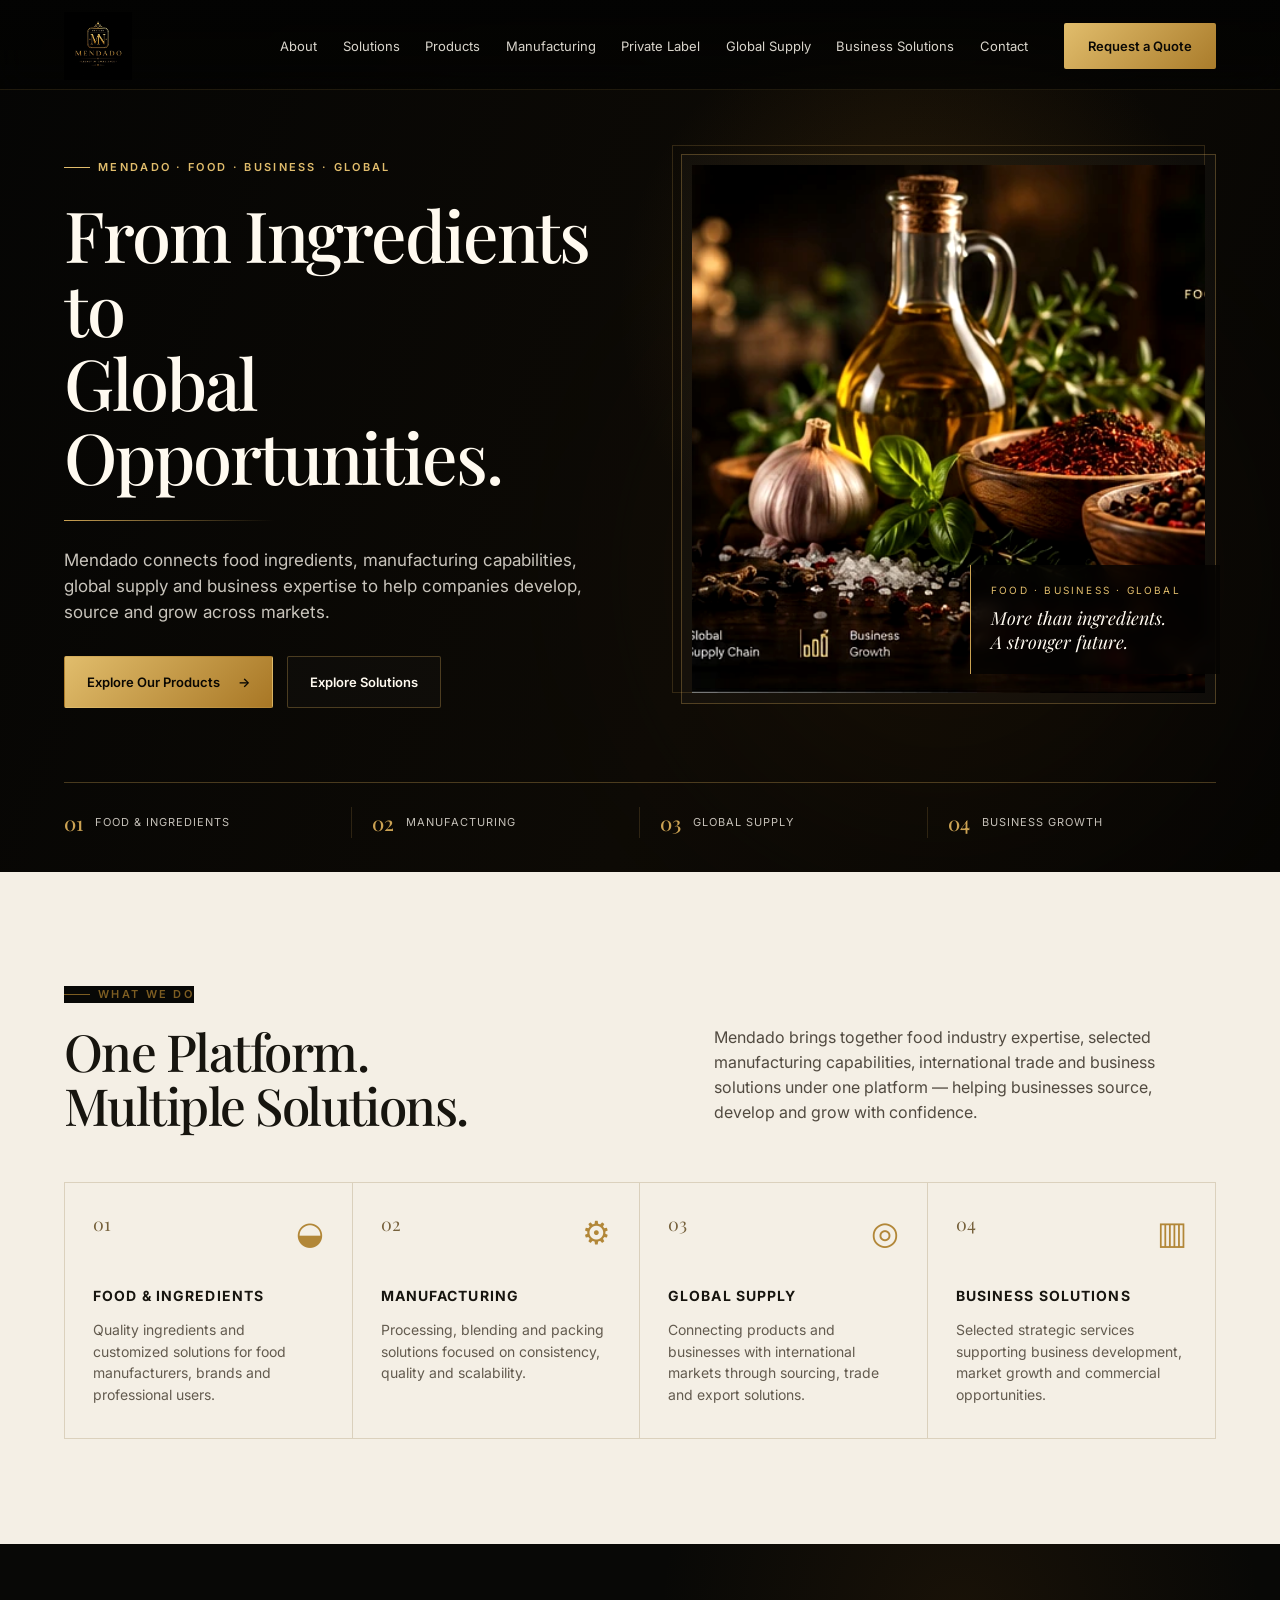
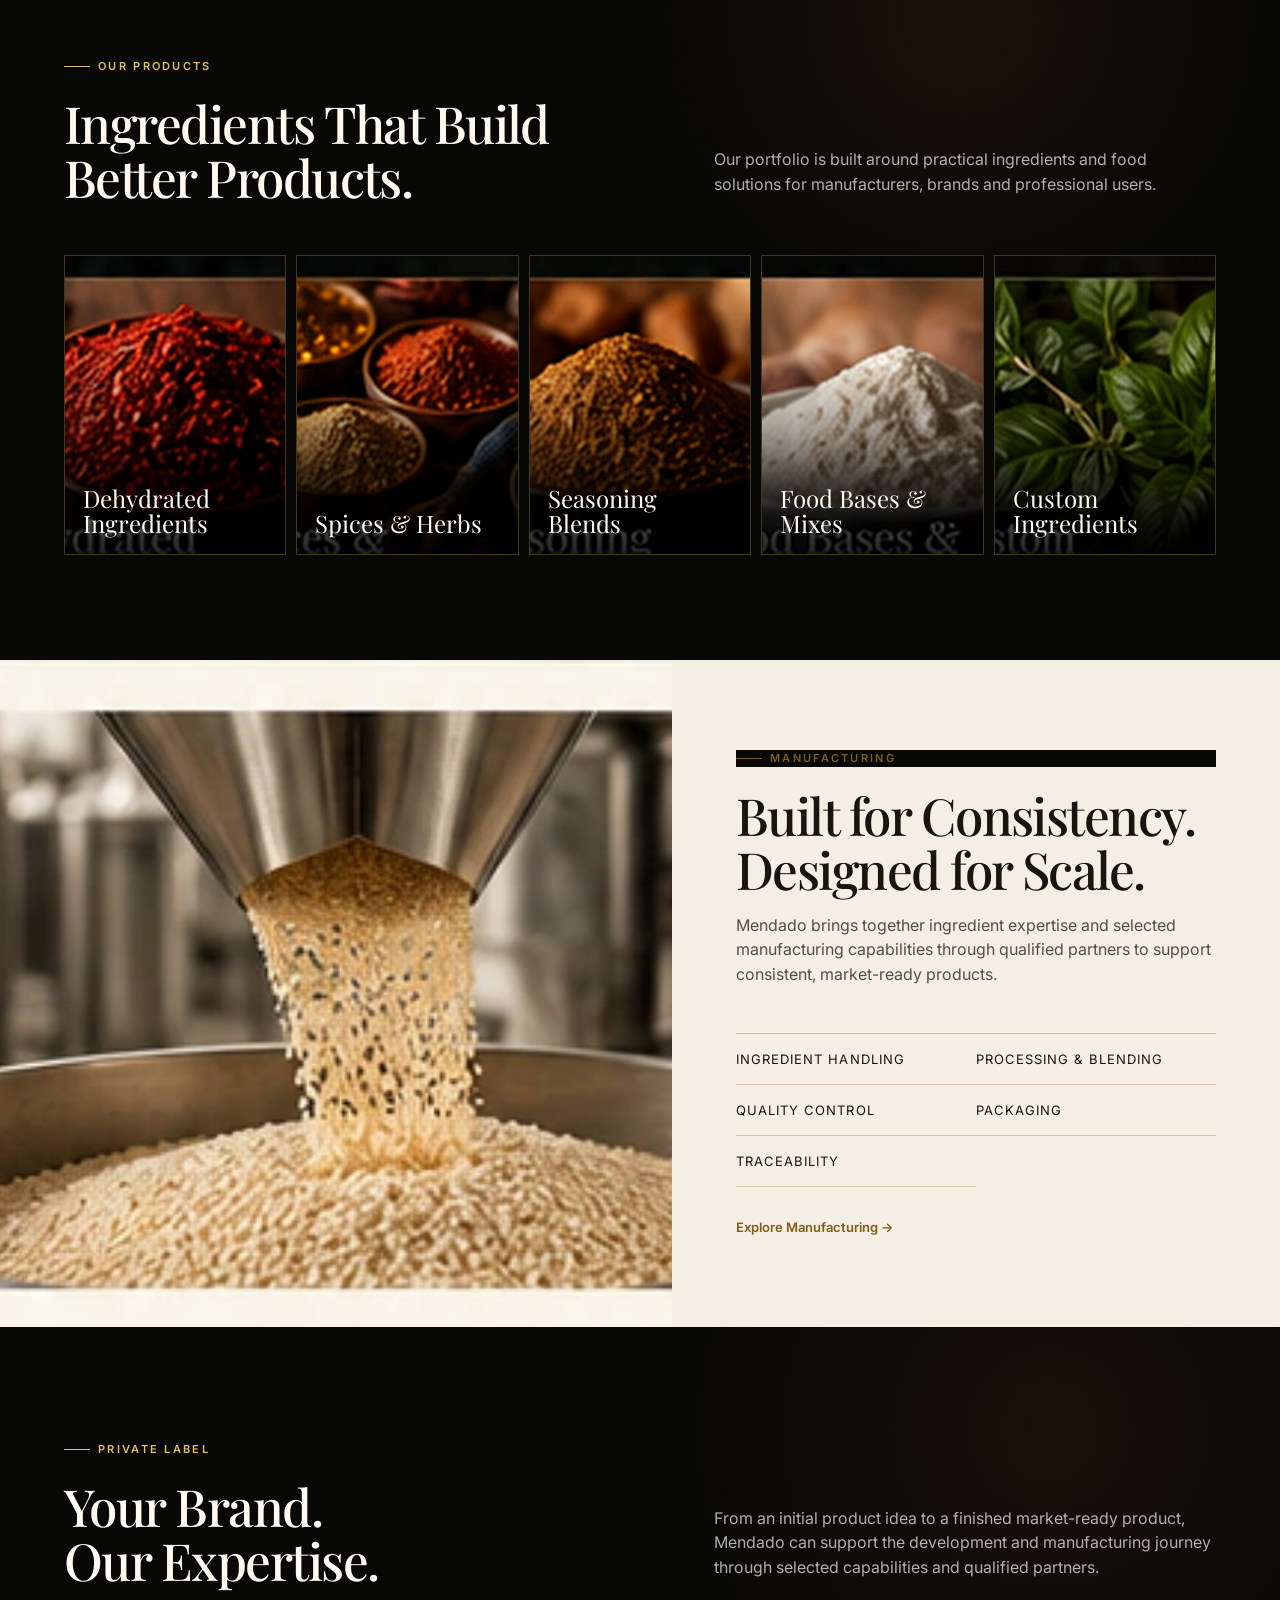
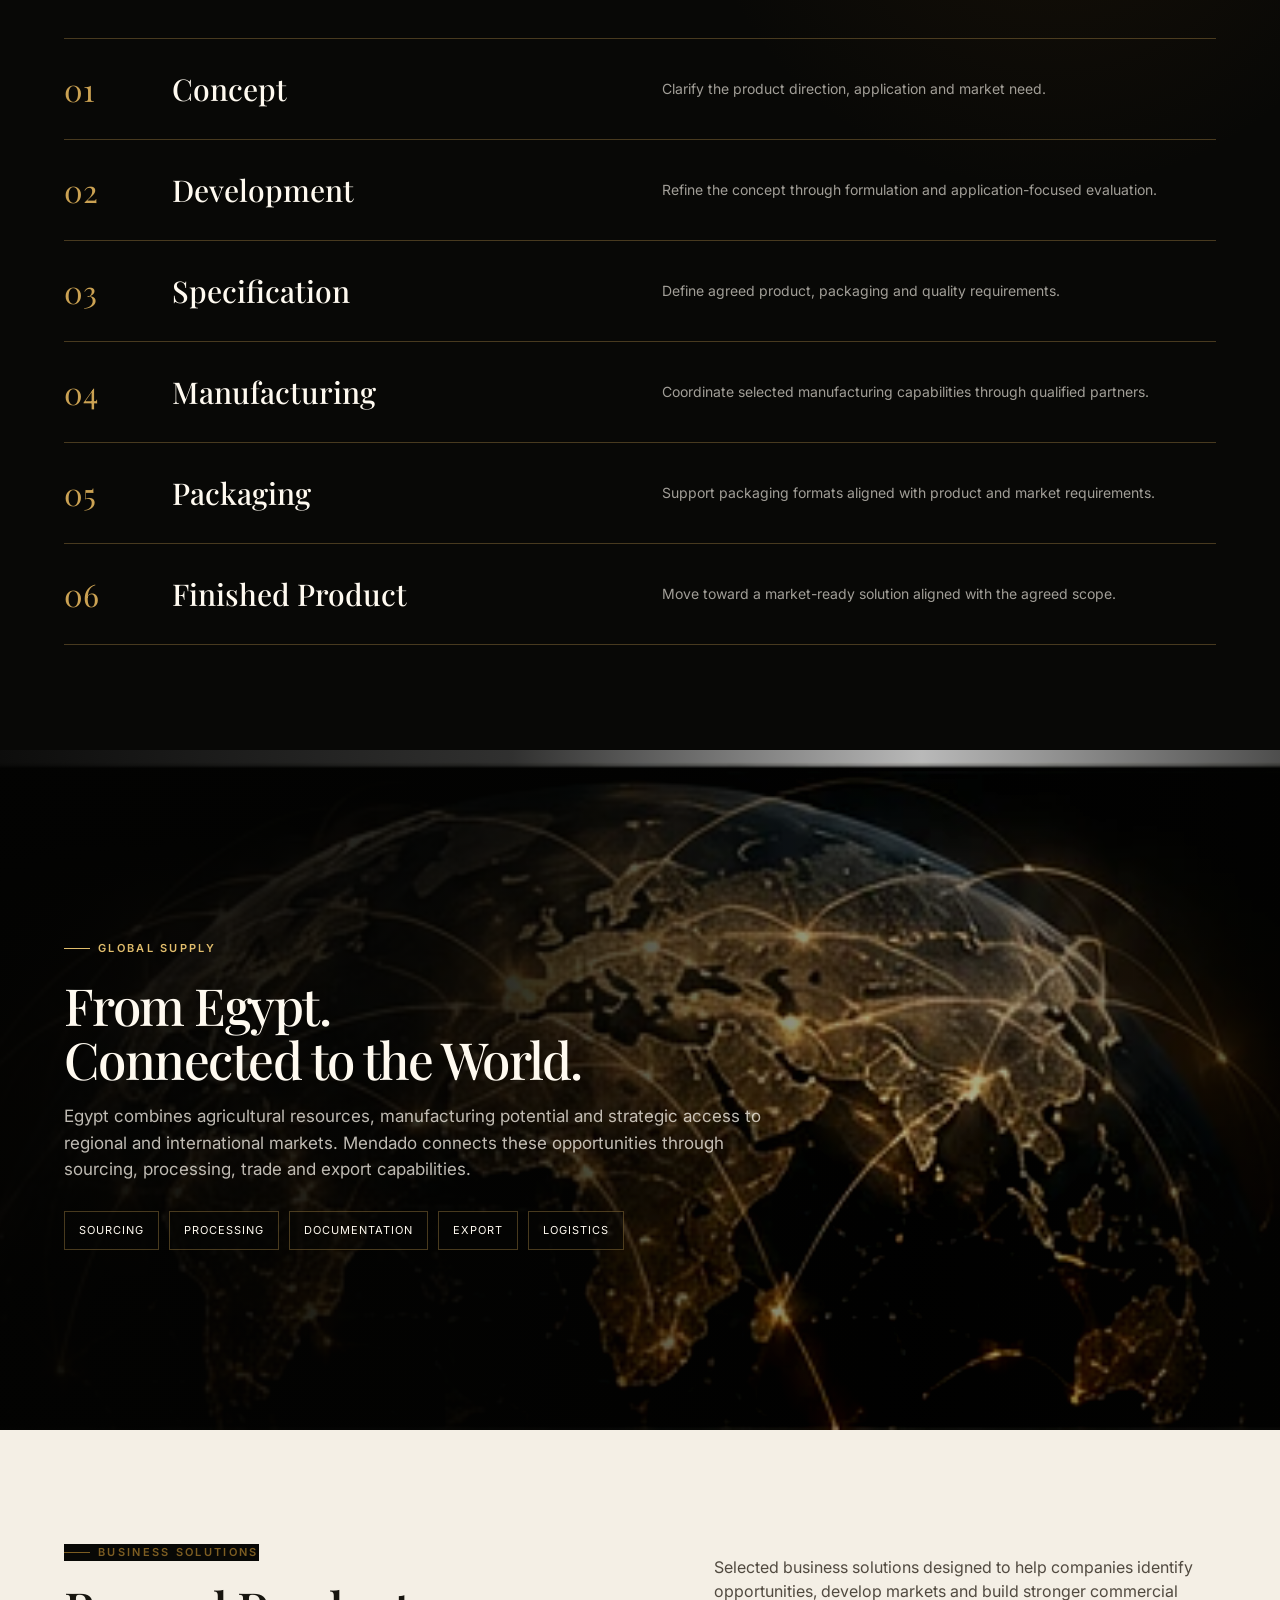
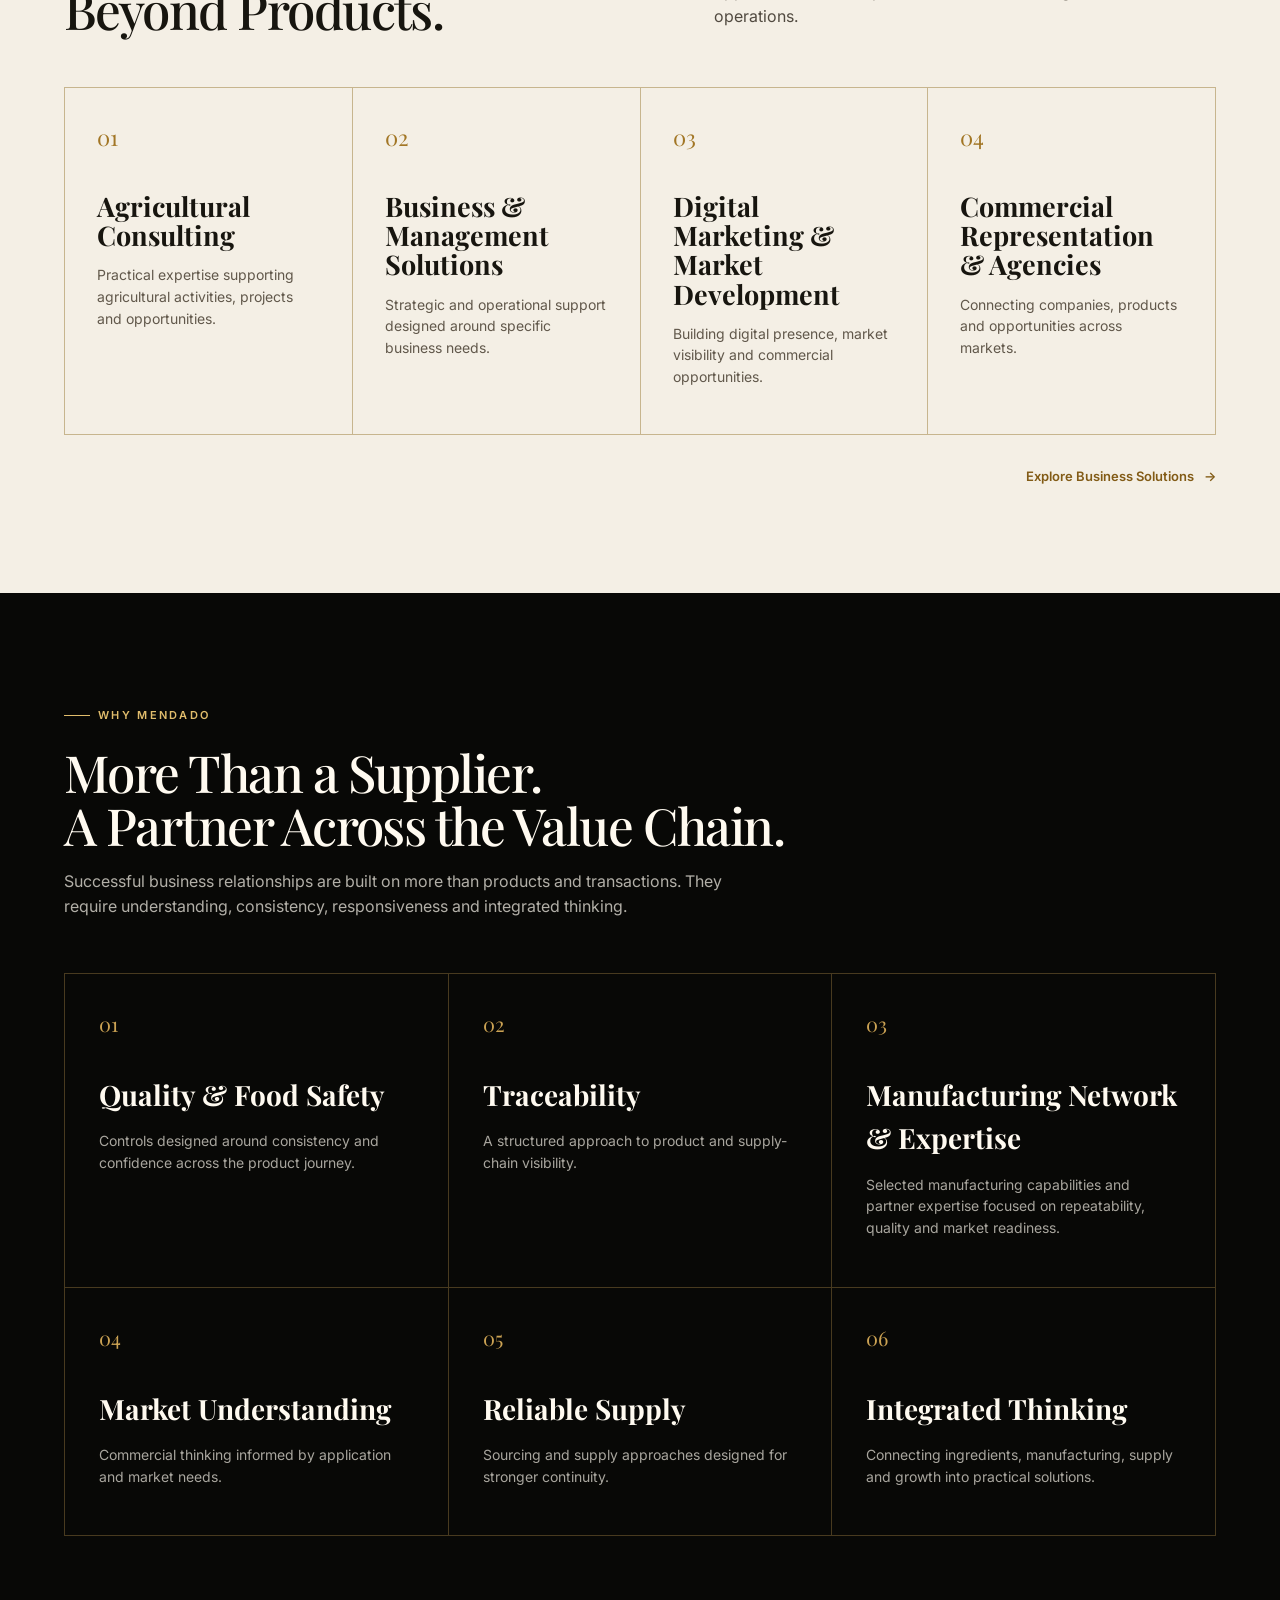
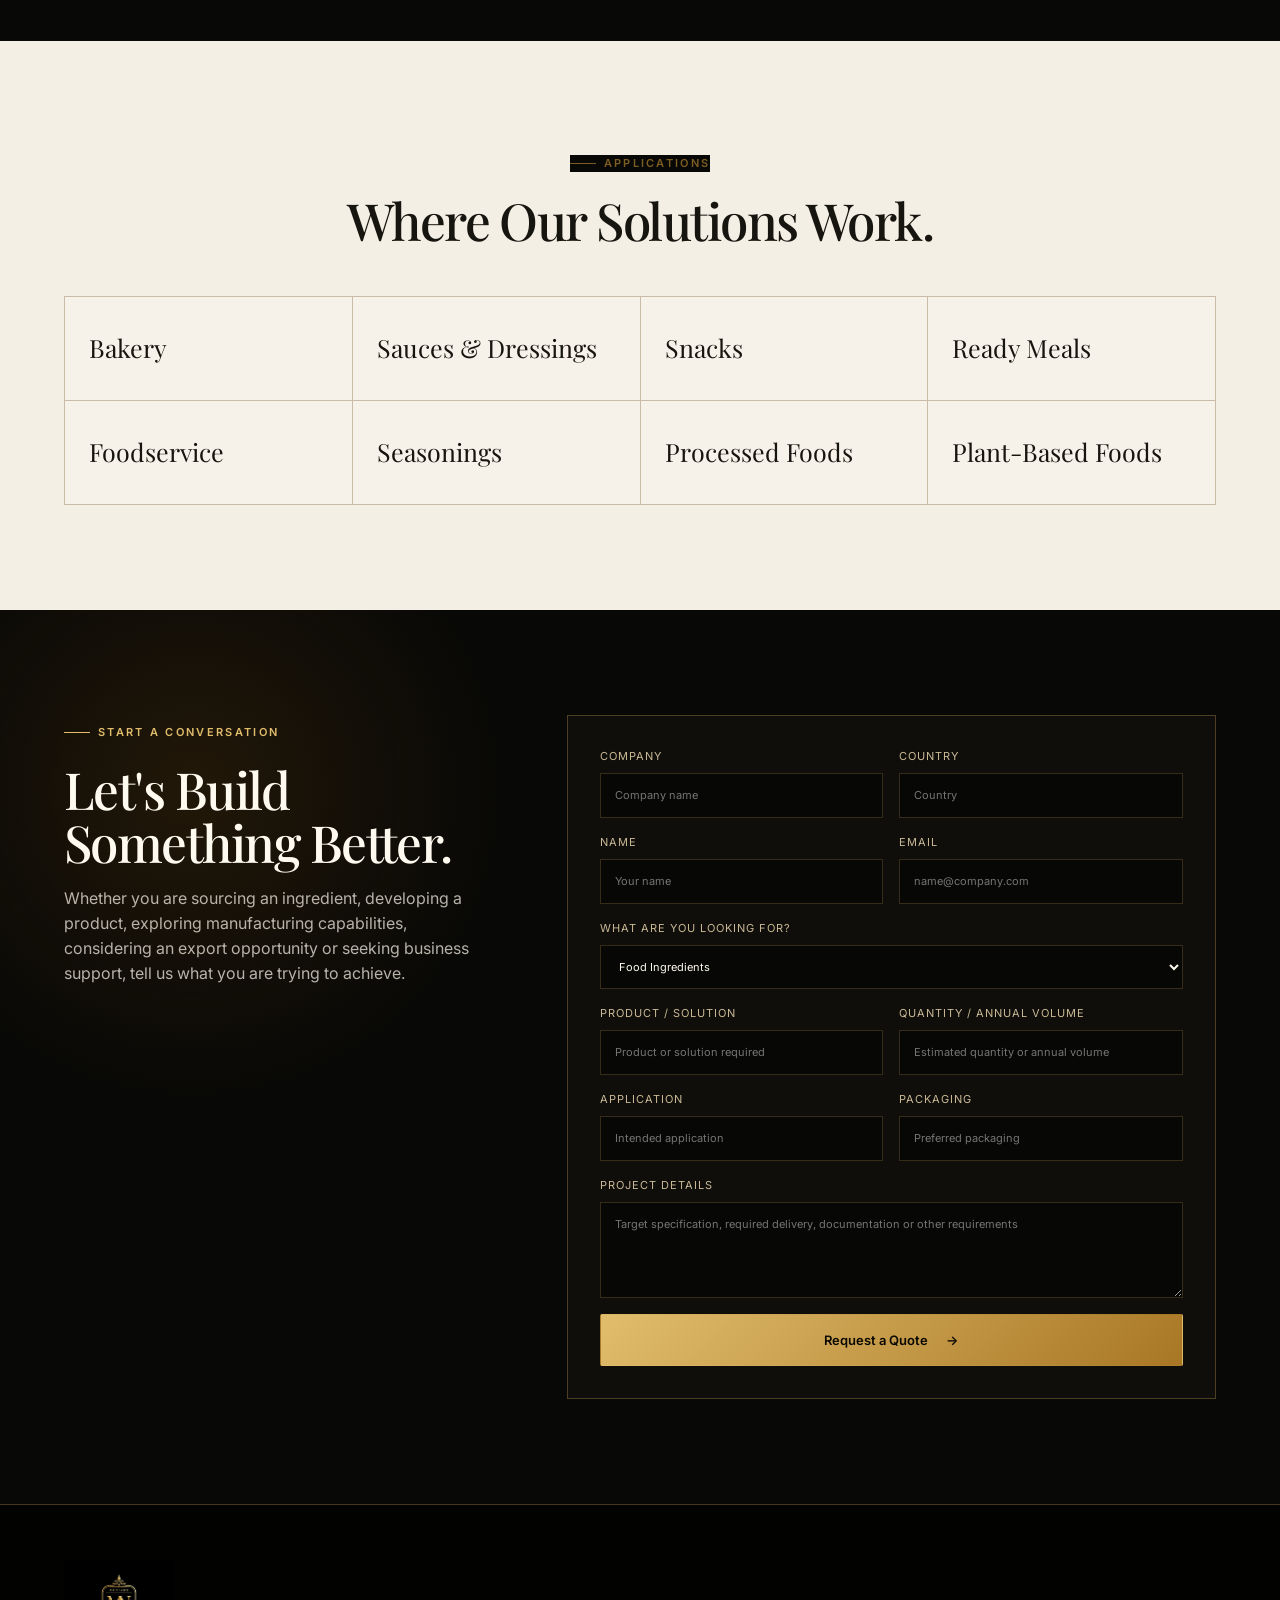
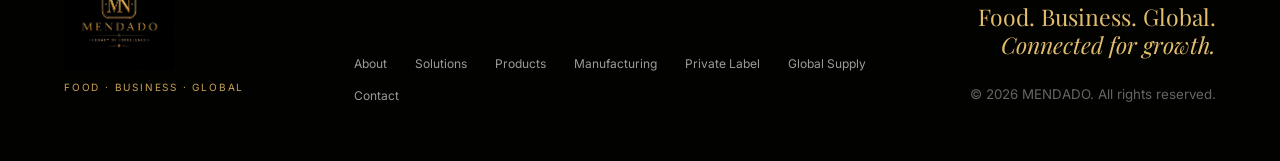
==== index.html @ fde75e35 "Update MENDADO website to V3" ====
<!doctype html>
<html lang="en">
<head>
  <meta charset="utf-8" />
  <meta name="viewport" content="width=device-width, initial-scale=1" />
  <meta name="description" content="MENDADO — Food. Business. Global. Integrated B2B solutions across food ingredients, manufacturing, global supply and business development." />
  <title>MENDADO | Food. Business. Global.</title>
  <meta name="theme-color" content="#080806">
  <meta property="og:title" content="MENDADO | Food. Business. Global.">
  <meta property="og:description" content="Integrated B2B solutions across food ingredients, manufacturing, global supply and business development.">
  <meta property="og:type" content="website">
  <meta property="og:image" content="assets/og-preview.jpg">
  <link rel="icon" href="assets/favicon.png">
  <link rel="preconnect" href="https://fonts.googleapis.com">
  <link rel="preconnect" href="https://fonts.gstatic.com" crossorigin>
  <link href="https://fonts.googleapis.com/css2?family=Inter:wght@300;400;500;600&family=Playfair+Display:ital,wght@0,500;0,600;1,500&display=swap" rel="stylesheet">
  <link rel="stylesheet" href="styles.css" />
</head>
<body>
  <header class="site-header" id="top">
    <a class="brand" href="#top" aria-label="MENDADO home">
      <img src="assets/mendado-logo.webp" alt="MENDADO logo" />
    </a>

    <button class="menu-toggle" aria-expanded="false" aria-controls="main-nav">
      <span></span><span></span>
      <span class="sr-only">Toggle navigation</span>
    </button>

    <nav id="main-nav" class="main-nav" aria-label="Primary navigation">
      <a href="#about">About</a>
      <a href="#solutions">Solutions</a>
      <a href="#products">Products</a>
      <a href="#manufacturing">Manufacturing</a>
      <a href="#private-label">Private Label</a>
      <a href="#global">Global Supply</a>
      <a href="#business">Business Solutions</a>
      <a href="#contact">Contact</a>
    </nav>

    <a class="header-cta" href="#contact">Request a Quote</a>
  </header>

  <main>
    <section class="hero">
      <div class="hero-glow"></div>
      <div class="hero-copy reveal">
        <div class="eyebrow">MENDADO · FOOD · BUSINESS · GLOBAL</div>
        <h1>From Ingredients to<br>Global Opportunities.</h1>
        <div class="gold-rule"></div>
        <p>Mendado connects food ingredients, manufacturing capabilities, global supply and business expertise to help companies develop, source and grow across markets.</p>
        <div class="hero-actions">
          <a class="btn btn-gold" href="#products">Explore Our Products <span>→</span></a>
          <a class="btn btn-outline" href="#solutions">Explore Solutions</a>
        </div>
      </div>

      <div class="hero-visual reveal">
        <div class="hero-image-wrap">
          <img src="assets/hero-food.webp" alt="Premium food ingredients" />
        </div>
        <div class="hero-note">
          <span>FOOD · BUSINESS · GLOBAL</span>
          <em>More than ingredients.<br>A stronger future.</em>
        </div>
      </div>

      <div class="hero-pillars">
        <div><b>01</b><span>Food & Ingredients</span></div>
        <div><b>02</b><span>Manufacturing</span></div>
        <div><b>03</b><span>Global Supply</span></div>
        <div><b>04</b><span>Business Growth</span></div>
      </div>
    </section>

    <section class="section light" id="solutions">
      <div class="section-head reveal">
        <div>
          <span class="eyebrow dark">What we do</span>
          <h2>One Platform.<br>Multiple Solutions.</h2>
        </div>
        <p>Mendado brings together food industry expertise, selected manufacturing capabilities, international trade and business solutions under one platform — helping businesses source, develop and grow with confidence.</p>
      </div>

      <div class="solution-grid">
        <article class="solution-card reveal">
          <span class="num">01</span><span class="icon">◒</span>
          <h3>Food & Ingredients</h3>
          <p>Quality ingredients and customized solutions for food manufacturers, brands and professional users.</p>
        </article>
        <article class="solution-card reveal">
          <span class="num">02</span><span class="icon">⚙</span>
          <h3>Manufacturing</h3>
          <p>Processing, blending and packing solutions focused on consistency, quality and scalability.</p>
        </article>
        <article class="solution-card reveal">
          <span class="num">03</span><span class="icon">◎</span>
          <h3>Global Supply</h3>
          <p>Connecting products and businesses with international markets through sourcing, trade and export solutions.</p>
        </article>
        <article class="solution-card reveal">
          <span class="num">04</span><span class="icon">▥</span>
          <h3>Business Solutions</h3>
          <p>Selected strategic services supporting business development, market growth and commercial opportunities.</p>
        </article>
      </div>
    </section>

    <section class="section dark products" id="products">
      <div class="section-head reveal">
        <div>
          <span class="eyebrow gold">Our products</span>
          <h2>Ingredients That Build<br>Better Products.</h2>
        </div>
        <p>Our portfolio is built around practical ingredients and food solutions for manufacturers, brands and professional users.</p>
      </div>

      <div class="product-grid">
        <a class="product-card reveal" href="#contact">
          <img src="assets/dehydrated.webp" alt="Dehydrated ingredients" />
          <span>Dehydrated Ingredients</span>
        </a>
        <a class="product-card reveal" href="#contact">
          <img src="assets/spices.webp" alt="Spices and herbs" />
          <span>Spices & Herbs</span>
        </a>
        <a class="product-card reveal" href="#contact">
          <img src="assets/seasoning.webp" alt="Seasoning blends" />
          <span>Seasoning Blends</span>
        </a>
        <a class="product-card reveal" href="#contact">
          <img src="assets/bases.webp" alt="Food bases and mixes" />
          <span>Food Bases & Mixes</span>
        </a>
        <a class="product-card reveal" href="#contact">
          <img src="assets/custom.webp" alt="Custom ingredient solutions" />
          <span>Custom Ingredients</span>
        </a>
      </div>
    </section>

    <section class="split-section light" id="manufacturing">
      <div class="split-image reveal">
        <img src="assets/manufacturing.webp" alt="Food ingredient processing equipment" />
      </div>
      <div class="split-copy reveal">
        <span class="eyebrow dark">Manufacturing</span>
        <h2>Built for Consistency.<br>Designed for Scale.</h2>
        <p>Mendado brings together ingredient expertise and selected manufacturing capabilities through qualified partners to support consistent, market-ready products.</p>
        <div class="capability-list">
          <span>Ingredient Handling</span>
          <span>Processing & Blending</span>
          <span>Quality Control</span>
          <span>Packaging</span>
          <span>Traceability</span>
        </div>
        <a class="text-link" href="#contact">Explore Manufacturing <span>→</span></a>
      </div>
    </section>

    <section class="section dark private-label" id="private-label">
      <div class="section-head reveal">
        <div><span class="eyebrow gold">PRIVATE LABEL</span><h2>Your Brand.<br>Our Expertise.</h2></div>
        <p>From an initial product idea to a finished market-ready product, Mendado can support the development and manufacturing journey through selected capabilities and qualified partners.</p>
      </div>
      <div class="journey-grid">
        <article class="journey-step reveal"><span>01</span><h3>Concept</h3><p>Clarify the product direction, application and market need.</p></article>
        <article class="journey-step reveal"><span>02</span><h3>Development</h3><p>Refine the concept through formulation and application-focused evaluation.</p></article>
        <article class="journey-step reveal"><span>03</span><h3>Specification</h3><p>Define agreed product, packaging and quality requirements.</p></article>
        <article class="journey-step reveal"><span>04</span><h3>Manufacturing</h3><p>Coordinate selected manufacturing capabilities through qualified partners.</p></article>
        <article class="journey-step reveal"><span>05</span><h3>Packaging</h3><p>Support packaging formats aligned with product and market requirements.</p></article>
        <article class="journey-step reveal"><span>06</span><h3>Finished Product</h3><p>Move toward a market-ready solution aligned with the agreed scope.</p></article>
      </div>
    </section>

    <section class="global-section" id="global">
      <div class="global-bg">
        <img src="assets/global-supply.webp" alt="Global supply and trade network" />
      </div>
      <div class="global-copy reveal">
        <span class="eyebrow gold">Global supply</span>
        <h2>From Egypt.<br>Connected to the World.</h2>
        <p>Egypt combines agricultural resources, manufacturing potential and strategic access to regional and international markets. Mendado connects these opportunities through sourcing, processing, trade and export capabilities.</p>
        <div class="global-tags">
          <span>Sourcing</span><span>Processing</span><span>Documentation</span><span>Export</span><span>Logistics</span>
        </div>
      </div>
    </section>

    <section class="section light" id="business">
      <div class="section-head reveal">
        <div>
          <span class="eyebrow dark">Business solutions</span>
          <h2>Beyond Products.</h2>
        </div>
        <p>Selected business solutions designed to help companies identify opportunities, develop markets and build stronger commercial operations.</p>
      </div>

      <div class="business-grid">
        <article class="business-card reveal"><span>01</span><h3>Agricultural Consulting</h3><p>Practical expertise supporting agricultural activities, projects and opportunities.</p></article>
        <article class="business-card reveal"><span>02</span><h3>Business & Management Solutions</h3><p>Strategic and operational support designed around specific business needs.</p></article>
        <article class="business-card reveal"><span>03</span><h3>Digital Marketing & Market Development</h3><p>Building digital presence, market visibility and commercial opportunities.</p></article>
        <article class="business-card reveal"><span>04</span><h3>Commercial Representation & Agencies</h3><p>Connecting companies, products and opportunities across markets.</p></article>
      </div>
      <div class="section-cta reveal">
        <a class="text-link" href="#contact">Explore Business Solutions <span>→</span></a>
      </div>
    </section>

    <section class="why-section dark" id="about">
      <div class="why-intro reveal">
        <span class="eyebrow gold">Why Mendado</span>
        <h2>More Than a Supplier.<br>A Partner Across the Value Chain.</h2>
        <p>Successful business relationships are built on more than products and transactions. They require understanding, consistency, responsiveness and integrated thinking.</p>
      </div>
      <div class="why-grid">
        <div class="why-card reveal"><span>01</span><h3>Quality & Food Safety</h3><p>Controls designed around consistency and confidence across the product journey.</p></div>
        <div class="why-card reveal"><span>02</span><h3>Traceability</h3><p>A structured approach to product and supply-chain visibility.</p></div>
        <div class="why-card reveal"><span>03</span><h3>Manufacturing Network &amp; Expertise</h3><p>Selected manufacturing capabilities and partner expertise focused on repeatability, quality and market readiness.</p></div>
        <div class="why-card reveal"><span>04</span><h3>Market Understanding</h3><p>Commercial thinking informed by application and market needs.</p></div>
        <div class="why-card reveal"><span>05</span><h3>Reliable Supply</h3><p>Sourcing and supply approaches designed for stronger continuity.</p></div>
        <div class="why-card reveal"><span>06</span><h3>Integrated Thinking</h3><p>Connecting ingredients, manufacturing, supply and growth into practical solutions.</p></div>
      </div>
    </section>

    <section class="section light applications">
      <div class="center-head reveal">
        <span class="eyebrow dark">Applications</span>
        <h2>Where Our Solutions Work.</h2>
      </div>
      <div class="application-grid">
        <span>Bakery</span><span>Sauces & Dressings</span><span>Snacks</span><span>Ready Meals</span>
        <span>Foodservice</span><span>Seasonings</span><span>Processed Foods</span><span>Plant-Based Foods</span>
      </div>
    </section>

    <section class="contact-section" id="contact">
      <div class="contact-copy reveal">
        <span class="eyebrow gold">Start a conversation</span>
        <h2>Let's Build Something Better.</h2>
        <p>Whether you are sourcing an ingredient, developing a product, exploring manufacturing capabilities, considering an export opportunity or seeking business support, tell us what you are trying to achieve.</p>
      </div>

      <form class="rfq-form reveal" onsubmit="return false;">
        <div class="field-row">
          <label>Company<input type="text" name="company" placeholder="Company name"></label>
          <label>Country<input type="text" name="country" placeholder="Country"></label>
        </div>
        <div class="field-row">
          <label>Name<input type="text" name="name" placeholder="Your name"></label>
          <label>Email<input type="email" name="email" placeholder="name@company.com"></label>
        </div>
        <label>What are you looking for?
          <select name="interest">
            <option>Food Ingredients</option>
            <option>Manufacturing</option>
            <option>Private Label</option>
            <option>Global Supply & Export</option>
            <option>Business Solutions</option>
          </select>
        </label>
        <div class="field-row">
          <label>Product / Solution<input type="text" name="product" placeholder="Product or solution required"></label>
          <label>Quantity / Annual Volume<input type="text" name="quantity" placeholder="Estimated quantity or annual volume"></label>
        </div>
        <div class="field-row">
          <label>Application<input type="text" name="application" placeholder="Intended application"></label>
          <label>Packaging<input type="text" name="packaging" placeholder="Preferred packaging"></label>
        </div>
        <label>Project details<textarea name="message" rows="4" placeholder="Target specification, required delivery, documentation or other requirements"></textarea></label>
        <button class="btn btn-gold" type="submit">Request a Quote <span>→</span></button>
      </form>
    </section>
  </main>

  <footer>
    <div class="footer-brand">
      <img src="assets/mendado-logo.webp" alt="MENDADO" />
      <p>FOOD · BUSINESS · GLOBAL</p>
    </div>
    <div class="footer-links">
      <a href="#about">About</a><a href="#solutions">Solutions</a><a href="#products">Products</a>
      <a href="#manufacturing">Manufacturing</a><a href="#private-label">Private Label</a><a href="#global">Global Supply</a><a href="#contact">Contact</a>
    </div>
    <div class="footer-end">
      <p>Food. Business. Global.<br><em>Connected for growth.</em></p>
      <small>© <span id="year"></span> MENDADO. All rights reserved.</small>
    </div>
  </footer>

  <script src="script.js"></script>
</body>
</html>
---- styles.css ----
:root{
  --black:#080806;
  --black-2:#11100d;
  --ivory:#f4efe5;
  --ivory-2:#e9dfcf;
  --gold:#cba253;
  --gold-2:#e1bd6c;
  --ink:#17150f;
  --line:rgba(203,162,83,.33);
  --white:#fffaf0;
  --sans:"Inter",Arial,sans-serif;
  --serif:"Playfair Display",Georgia,serif;
}
*{box-sizing:border-box}
html{scroll-behavior:smooth}
body{margin:0;background:var(--black);color:var(--white);font-family:var(--sans);line-height:1.55}
img{display:block;max-width:100%}
a{color:inherit;text-decoration:none}
button,input,select,textarea{font:inherit}
.sr-only{position:absolute;width:1px;height:1px;padding:0;margin:-1px;overflow:hidden;clip:rect(0,0,0,0);white-space:nowrap;border:0}

.site-header{
  position:fixed;inset:0 0 auto 0;height:90px;z-index:50;
  display:grid;grid-template-columns:180px 1fr auto;align-items:center;gap:28px;
  padding:12px clamp(24px,5vw,72px);
  background:linear-gradient(180deg,rgba(3,3,2,.96),rgba(3,3,2,.68));
  backdrop-filter:blur(16px);border-bottom:1px solid rgba(203,162,83,.14)
}
.brand img{width:138px;height:68px;object-fit:contain;object-position:left center}
.main-nav{display:flex;justify-content:center;align-items:center;gap:clamp(16px,2vw,32px)}
.main-nav a{font-size:13px;color:rgba(255,250,240,.85);transition:.25s}
.main-nav a:hover{color:var(--gold-2)}
.header-cta{background:linear-gradient(135deg,var(--gold-2),#aa7c2b);color:#0b0905;padding:13px 24px;border-radius:2px;font-weight:600;font-size:13px}
.menu-toggle{display:none;background:none;border:0;color:white;width:42px;height:42px}
.menu-toggle span:not(.sr-only){display:block;height:1px;background:white;margin:8px 0}

.hero{
  position:relative;min-height:790px;padding:150px clamp(24px,5vw,72px) 34px;
  display:grid;grid-template-columns:minmax(0,1fr) minmax(420px,.95fr);gap:54px;
  align-items:center;overflow:hidden;background:
  radial-gradient(circle at 72% 35%,rgba(146,96,23,.23),transparent 28%),
  linear-gradient(110deg,#050504 0%,#0d0a05 58%,#060503 100%)
}
.hero-glow{position:absolute;inset:auto 10% 10% auto;width:420px;height:420px;background:#7f4b0c;filter:blur(130px);opacity:.12;border-radius:50%}
.hero-copy,.hero-visual{position:relative;z-index:2}
.eyebrow{display:inline-flex;gap:8px;align-items:center;text-transform:uppercase;letter-spacing:.21em;font-size:11px;font-weight:600;color:var(--gold-2);margin-bottom:22px}
.eyebrow:before{content:"";display:inline-block;width:26px;height:1px;background:currentColor}
.eyebrow.dark{color:#7d5d22}.eyebrow.gold{color:var(--gold-2)}
.hero h1,.section h2,.split-copy h2,.global-copy h2,.why-intro h2,.contact-copy h2,.center-head h2{
  font-family:var(--serif);font-weight:500;letter-spacing:-.03em;line-height:1.05;margin:0
}
.hero h1{font-size:clamp(48px,5.5vw,82px);max-width:760px}
.gold-rule{height:1px;background:linear-gradient(90deg,var(--gold),transparent);width:210px;margin:26px 0}
.hero-copy p{max-width:650px;font-size:17px;color:rgba(255,250,240,.78)}
.hero-actions{display:flex;gap:14px;flex-wrap:wrap;margin-top:30px}
.btn{display:inline-flex;align-items:center;justify-content:center;gap:18px;padding:15px 22px;border:1px solid transparent;border-radius:2px;font-size:13px;font-weight:600;transition:.25s;cursor:pointer}
.btn-gold{background:linear-gradient(135deg,var(--gold-2),#a87725);color:#0a0803}
.btn-gold:hover{transform:translateY(-2px);filter:brightness(1.08)}
.btn-outline{border-color:var(--line);color:var(--white);background:rgba(255,255,255,.02)}
.btn-outline:hover{border-color:var(--gold);color:var(--gold-2)}

.hero-image-wrap{position:relative;max-width:620px;margin-left:auto;border:1px solid var(--line);padding:10px;background:rgba(255,255,255,.025)}
.hero-image-wrap:before{content:"";position:absolute;inset:-10px 10px 10px -10px;border:1px solid rgba(203,162,83,.2);z-index:-1}
.hero-image-wrap img{width:100%;aspect-ratio:1/1.03;object-fit:cover;filter:saturate(.95) contrast(1.04)}
.hero-note{position:absolute;right:-4px;bottom:30px;background:rgba(4,3,2,.78);backdrop-filter:blur(8px);border-left:1px solid var(--gold);padding:18px 20px;min-width:250px}
.hero-note span{display:block;font-size:10px;letter-spacing:.22em;color:var(--gold-2);margin-bottom:8px}
.hero-note em{font-family:var(--serif);font-size:18px;line-height:1.25}
.hero-pillars{grid-column:1/-1;display:grid;grid-template-columns:repeat(4,1fr);border-top:1px solid var(--line);margin-top:20px;padding-top:24px;position:relative;z-index:2}
.hero-pillars div{display:flex;gap:12px;align-items:center;padding:0 20px;border-right:1px solid rgba(203,162,83,.18)}
.hero-pillars div:first-child{padding-left:0}.hero-pillars div:last-child{border-right:0}
.hero-pillars b{font-family:var(--serif);color:var(--gold);font-size:20px;font-weight:500}
.hero-pillars span{text-transform:uppercase;letter-spacing:.09em;font-size:11px;color:rgba(255,250,240,.76)}

.section{padding:105px clamp(24px,5vw,72px)}
.light{background:var(--ivory);color:var(--ink)}
.dark{background:var(--black);color:var(--white)}
.section-head{display:grid;grid-template-columns:minmax(0,1fr) minmax(320px,.85fr);gap:60px;align-items:end;margin-bottom:50px}
.section h2,.split-copy h2,.global-copy h2,.why-intro h2,.contact-copy h2,.center-head h2{font-size:clamp(42px,4vw,66px)}
.section-head p{font-size:16px;max-width:650px;color:#514a40;margin:0 0 8px}
.dark .section-head p{color:rgba(255,250,240,.69)}

.solution-grid{display:grid;grid-template-columns:repeat(4,1fr);border:1px solid rgba(128,99,47,.22)}
.solution-card{min-height:255px;padding:28px;border-right:1px solid rgba(128,99,47,.22);position:relative}
.solution-card:last-child{border-right:0}
.solution-card .num{font-family:var(--serif);color:#76613c;font-size:18px}
.solution-card .icon{position:absolute;right:28px;top:25px;color:#b28738;font-size:32px}
.solution-card h3{margin:46px 0 12px;text-transform:uppercase;letter-spacing:.08em;font-size:14px}
.solution-card p{font-size:14px;color:#635b4f;margin:0}

.products{background:
  radial-gradient(circle at 75% 10%,rgba(128,78,18,.14),transparent 26%),
  #080806}
.product-grid{display:grid;grid-template-columns:repeat(5,1fr);gap:10px}
.product-card{position:relative;overflow:hidden;border:1px solid rgba(203,162,83,.25);min-height:300px;background:#17130d}
.product-card:after{content:"";position:absolute;inset:0;background:linear-gradient(180deg,transparent 35%,rgba(0,0,0,.86) 100%)}
.product-card img{width:100%;height:100%;object-fit:cover;transition:.5s}
.product-card span{position:absolute;z-index:2;left:18px;right:18px;bottom:18px;font-family:var(--serif);font-size:24px;line-height:1.05}
.product-card:hover img{transform:scale(1.045)}

.split-section{display:grid;grid-template-columns:1.05fr .95fr;min-height:610px}
.split-image img{width:100%;height:100%;object-fit:cover}
.split-copy{padding:90px clamp(30px,5vw,80px);display:flex;flex-direction:column;justify-content:center}
.split-copy p{color:#554d42;max-width:650px}
.capability-list{display:grid;grid-template-columns:1fr 1fr;gap:0;border-top:1px solid #cdbb9c;margin:30px 0}
.capability-list span{padding:15px 0;border-bottom:1px solid #d5c4a8;font-size:13px;text-transform:uppercase;letter-spacing:.08em}
.capability-list span:nth-child(odd){padding-right:20px}
.text-link{color:#825b16;font-weight:600;font-size:13px}

.global-section{position:relative;min-height:680px;display:flex;align-items:center;overflow:hidden;padding:80px clamp(24px,5vw,72px)}
.global-bg{position:absolute;inset:0}
.global-bg:after{content:"";position:absolute;inset:0;background:linear-gradient(90deg,rgba(3,3,2,.96) 0%,rgba(3,3,2,.82) 40%,rgba(3,3,2,.28) 72%,rgba(3,3,2,.7) 100%)}
.global-bg img{width:100%;height:100%;object-fit:cover;filter:saturate(.9) contrast(1.1)}
.global-copy{position:relative;z-index:2;max-width:720px}
.global-copy p{color:rgba(255,250,240,.74);font-size:17px}
.global-tags{display:flex;flex-wrap:wrap;gap:10px;margin-top:28px}
.global-tags span{padding:10px 14px;border:1px solid rgba(203,162,83,.34);background:rgba(7,7,5,.55);font-size:11px;text-transform:uppercase;letter-spacing:.09em}

.business-grid{display:grid;grid-template-columns:repeat(4,1fr);gap:1px;background:#c7b58e;border:1px solid #c7b58e}
.business-card{background:var(--ivory);padding:32px;min-height:255px}
.business-card span{color:#a27625;font-family:var(--serif);font-size:22px}
.business-card h3{font-family:var(--serif);font-size:27px;line-height:1.08;margin:38px 0 14px}
.business-card p{color:#61584b;font-size:14px}

.why-section{padding:105px clamp(24px,5vw,72px)}
.why-intro{max-width:820px;margin-bottom:54px}
.why-intro p{max-width:690px;color:rgba(255,250,240,.69)}
.why-grid{display:grid;grid-template-columns:repeat(3,1fr);border-top:1px solid var(--line);border-left:1px solid var(--line)}
.why-card{padding:34px;border-right:1px solid var(--line);border-bottom:1px solid var(--line);min-height:235px}
.why-card span{color:var(--gold);font-family:var(--serif);font-size:20px}
.why-card h3{font-family:var(--serif);font-size:28px;margin:34px 0 10px}
.why-card p{font-size:14px;color:rgba(255,250,240,.65)}

.center-head{text-align:center;margin-bottom:48px}
.application-grid{display:grid;grid-template-columns:repeat(4,1fr);border-top:1px solid #c9bda8;border-left:1px solid #c9bda8}
.application-grid span{padding:32px 24px;border-right:1px solid #c9bda8;border-bottom:1px solid #c9bda8;font-family:var(--serif);font-size:25px;background:rgba(255,255,255,.15)}

.contact-section{display:grid;grid-template-columns:.8fr 1.2fr;gap:70px;padding:105px clamp(24px,5vw,72px);background:
radial-gradient(circle at 15% 20%,rgba(149,93,20,.18),transparent 24%),#080806}
.contact-copy p{color:rgba(255,250,240,.7);max-width:600px}
.rfq-form{display:grid;gap:16px;background:#100e0a;border:1px solid var(--line);padding:32px}
.field-row{display:grid;grid-template-columns:1fr 1fr;gap:16px}
.rfq-form label{display:grid;gap:8px;font-size:11px;text-transform:uppercase;letter-spacing:.09em;color:#c9b996}
.rfq-form input,.rfq-form select,.rfq-form textarea{width:100%;background:#070705;border:1px solid rgba(203,162,83,.24);color:var(--white);padding:13px 14px;outline:none}
.rfq-form input:focus,.rfq-form select:focus,.rfq-form textarea:focus{border-color:var(--gold)}
.rfq-form small{color:rgba(255,250,240,.45);font-size:11px;text-transform:none;letter-spacing:0}

footer{display:grid;grid-template-columns:240px 1fr 300px;gap:50px;align-items:end;padding:55px clamp(24px,5vw,72px);background:#020201;border-top:1px solid var(--line)}
.footer-brand img{width:155px;height:110px;object-fit:contain;object-position:left center}
.footer-brand p{color:var(--gold);font-size:10px;letter-spacing:.18em}
.footer-links{display:flex;flex-wrap:wrap;gap:14px 28px;align-content:end}
.footer-links a{font-size:12px;color:rgba(255,250,240,.62)}
.footer-links a:hover{color:var(--gold)}
.footer-end{text-align:right}
.footer-end p{font-family:var(--serif);font-size:23px;line-height:1.2;color:var(--gold-2)}
.footer-end small{color:rgba(255,250,240,.4)}

.reveal{opacity:0;transform:translateY(18px);transition:opacity .7s ease,transform .7s ease}
.reveal.visible{opacity:1;transform:none}

@media (max-width:1100px){
  .site-header{grid-template-columns:150px 1fr auto}
  .main-nav{gap:14px}.main-nav a{font-size:12px}
  .hero{grid-template-columns:1fr .85fr}
  .solution-grid{grid-template-columns:1fr 1fr}.solution-card:nth-child(2){border-right:0}
  .product-grid{grid-template-columns:repeat(3,1fr)} .product-card{min-height:260px}
  .business-grid{grid-template-columns:1fr 1fr}
}
@media (max-width:860px){
  .site-header{height:76px;grid-template-columns:1fr auto auto;padding:10px 20px}
  .brand img{width:105px;height:56px}.header-cta{display:none}
  .menu-toggle{display:block;order:3}
  .main-nav{position:absolute;top:76px;left:0;right:0;display:none;flex-direction:column;align-items:flex-start;background:#070705;padding:24px;border-bottom:1px solid var(--line)}
  .main-nav.open{display:flex}.main-nav a{font-size:14px;padding:8px 0}
  .hero{padding:125px 22px 30px;grid-template-columns:1fr;min-height:auto}
  .hero-visual{order:2}.hero-image-wrap{margin:0;max-width:none}.hero-note{right:10px}
  .hero-pillars{grid-template-columns:1fr 1fr;gap:16px}.hero-pillars div{border-right:0;padding:0}
  .section,.why-section,.contact-section{padding:78px 22px}
  .section-head{grid-template-columns:1fr;gap:22px}
  .solution-grid{grid-template-columns:1fr}.solution-card{border-right:0;border-bottom:1px solid rgba(128,99,47,.22)}
  .product-grid{grid-template-columns:1fr 1fr}.product-card{min-height:300px}
  .split-section{grid-template-columns:1fr}.split-image{height:380px}.split-copy{padding:70px 22px}
  .global-section{min-height:650px;padding:70px 22px}
  .business-grid{grid-template-columns:1fr}
  .why-grid{grid-template-columns:1fr 1fr}
  .application-grid{grid-template-columns:1fr 1fr}
  .contact-section{grid-template-columns:1fr}
  footer{grid-template-columns:1fr;gap:30px}.footer-end{text-align:left}
}
@media (max-width:560px){
  .hero h1{font-size:44px}.hero-copy p{font-size:15px}
  .hero-note{position:static;margin-top:12px}
  .hero-pillars{grid-template-columns:1fr}
  .section h2,.split-copy h2,.global-copy h2,.why-intro h2,.contact-copy h2,.center-head h2{font-size:40px}
  .product-grid{grid-template-columns:1fr}
  .capability-list{grid-template-columns:1fr}
  .why-grid{grid-template-columns:1fr}
  .application-grid{grid-template-columns:1fr}
  .field-row{grid-template-columns:1fr}
}

/* V2 refinement */
.private-label{background:radial-gradient(circle at 82% 10%,rgba(128,78,18,.12),transparent 26%),#080806}
.journey-grid{border-top:1px solid var(--line)}
.journey-step{display:grid;grid-template-columns:80px 1fr 1.2fr;gap:28px;align-items:center;padding:26px 0;border-bottom:1px solid var(--line)}
.journey-step>span{font-family:var(--serif);font-size:31px;color:var(--gold)}
.journey-step h3{font-family:var(--serif);font-size:30px;font-weight:500;margin:0}
.journey-step p{margin:0;color:rgba(255,250,240,.62);font-size:14px;max-width:560px}
@media(max-width:860px){.journey-step{grid-template-columns:56px 1fr}.journey-step p{grid-column:2}}
@media(max-width:560px){.brand img{width:118px}.journey-step h3{font-size:26px}}


/* V3 refinement */
.section-cta{margin-top:28px;text-align:right}
.section-cta .text-link{display:inline-flex;align-items:center;gap:10px}
@media(max-width:860px){.section-cta{text-align:left}}
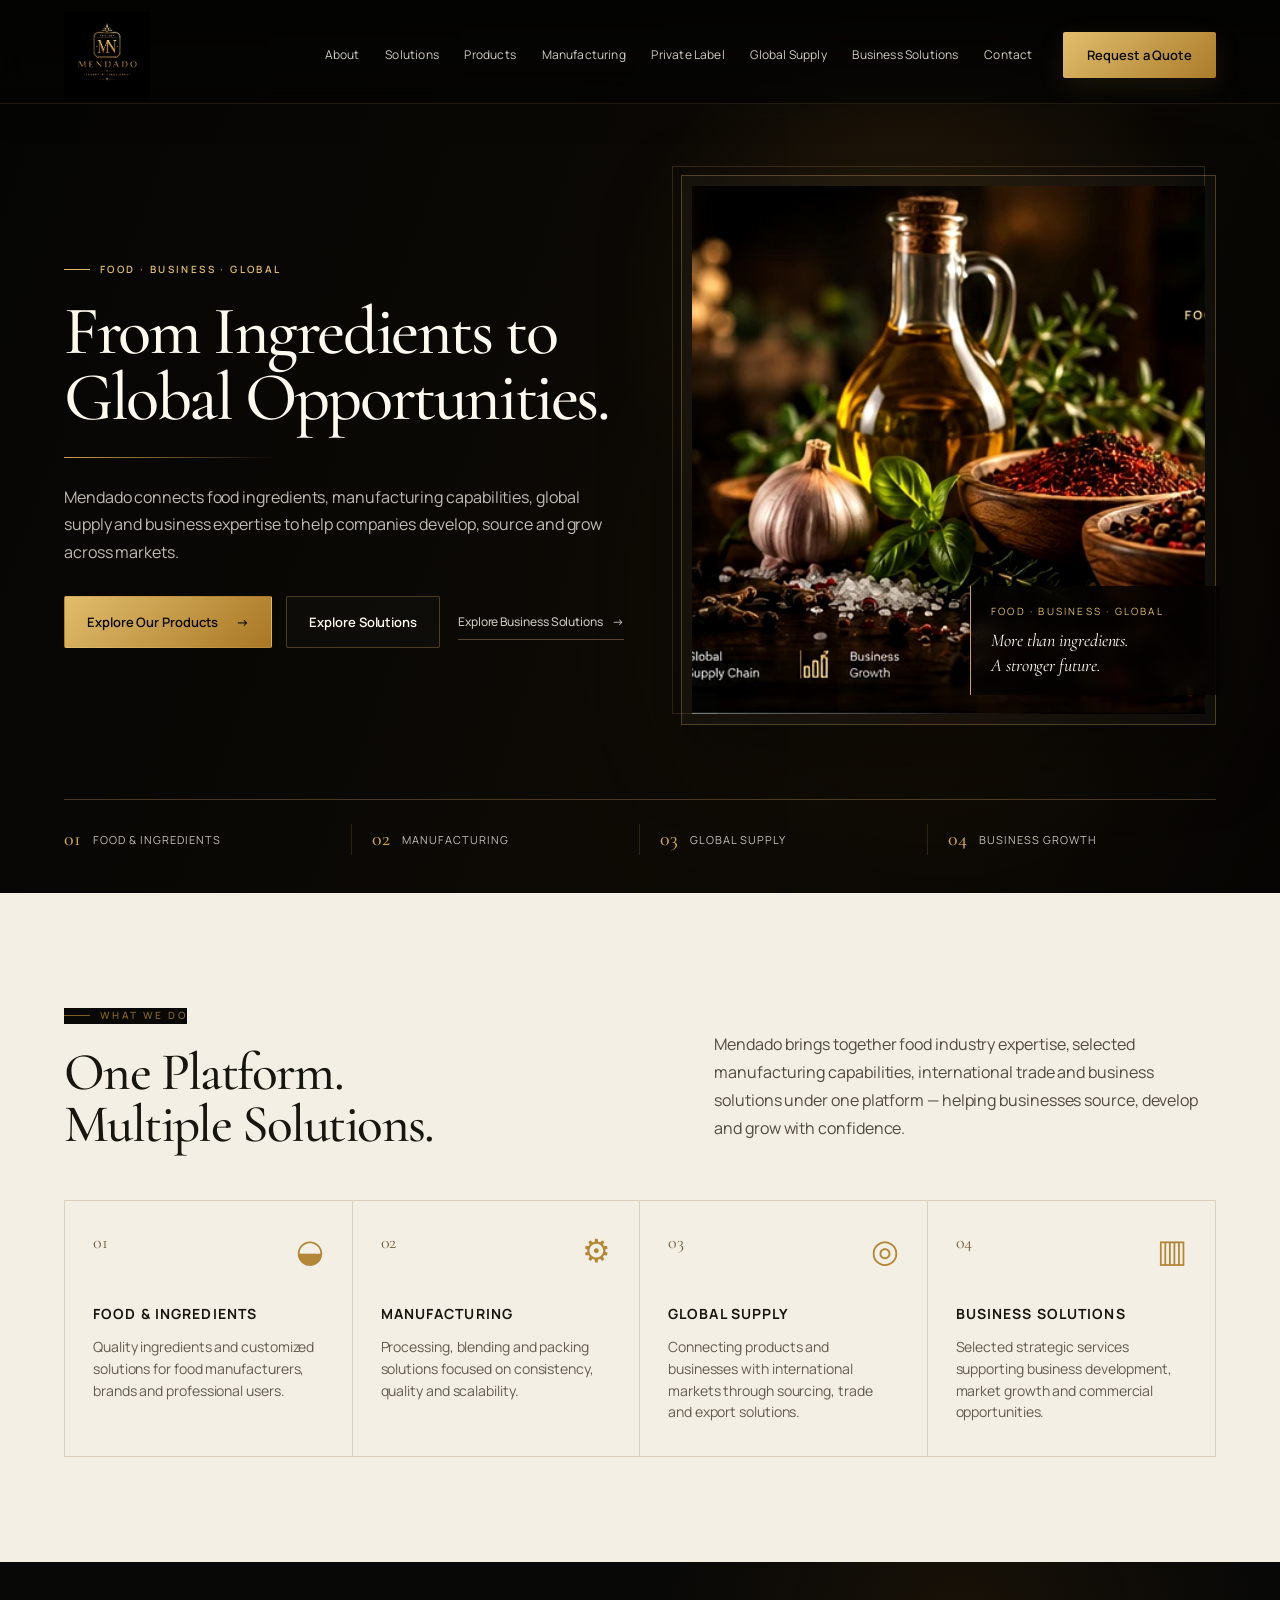
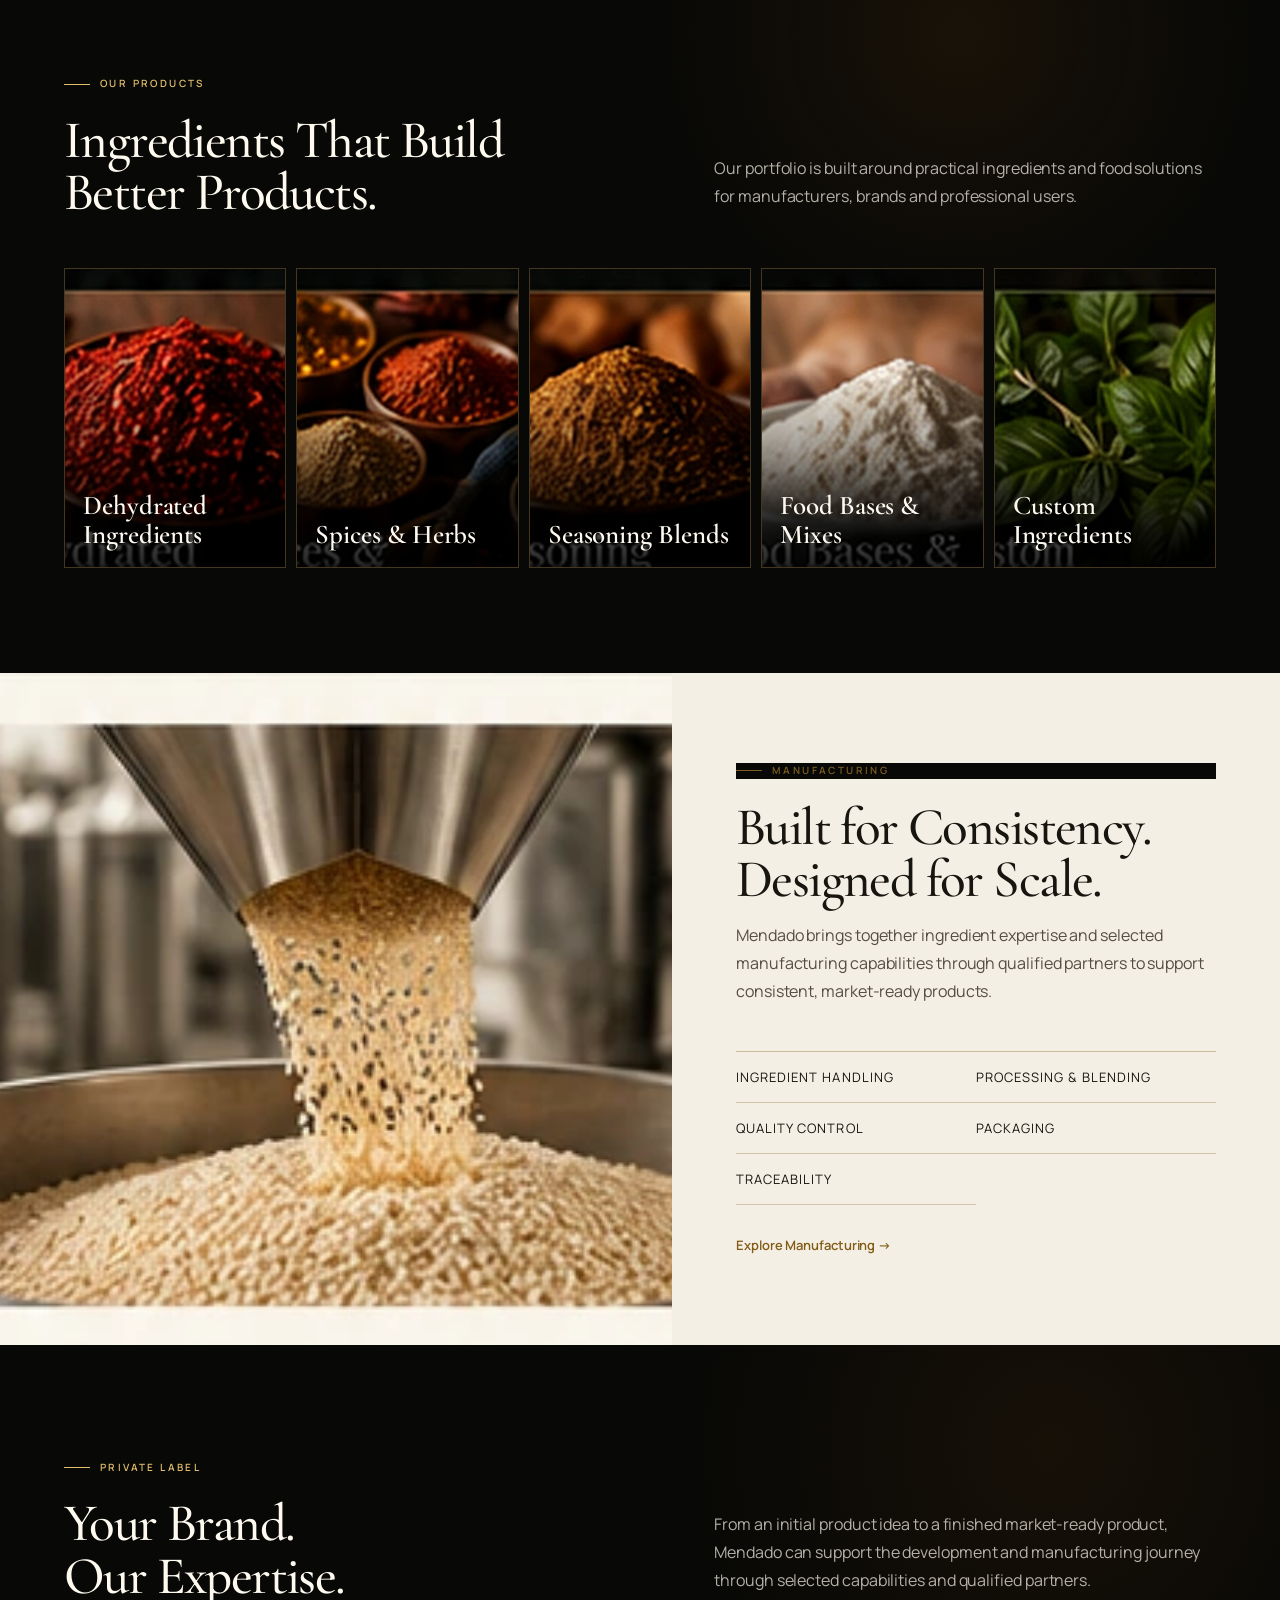
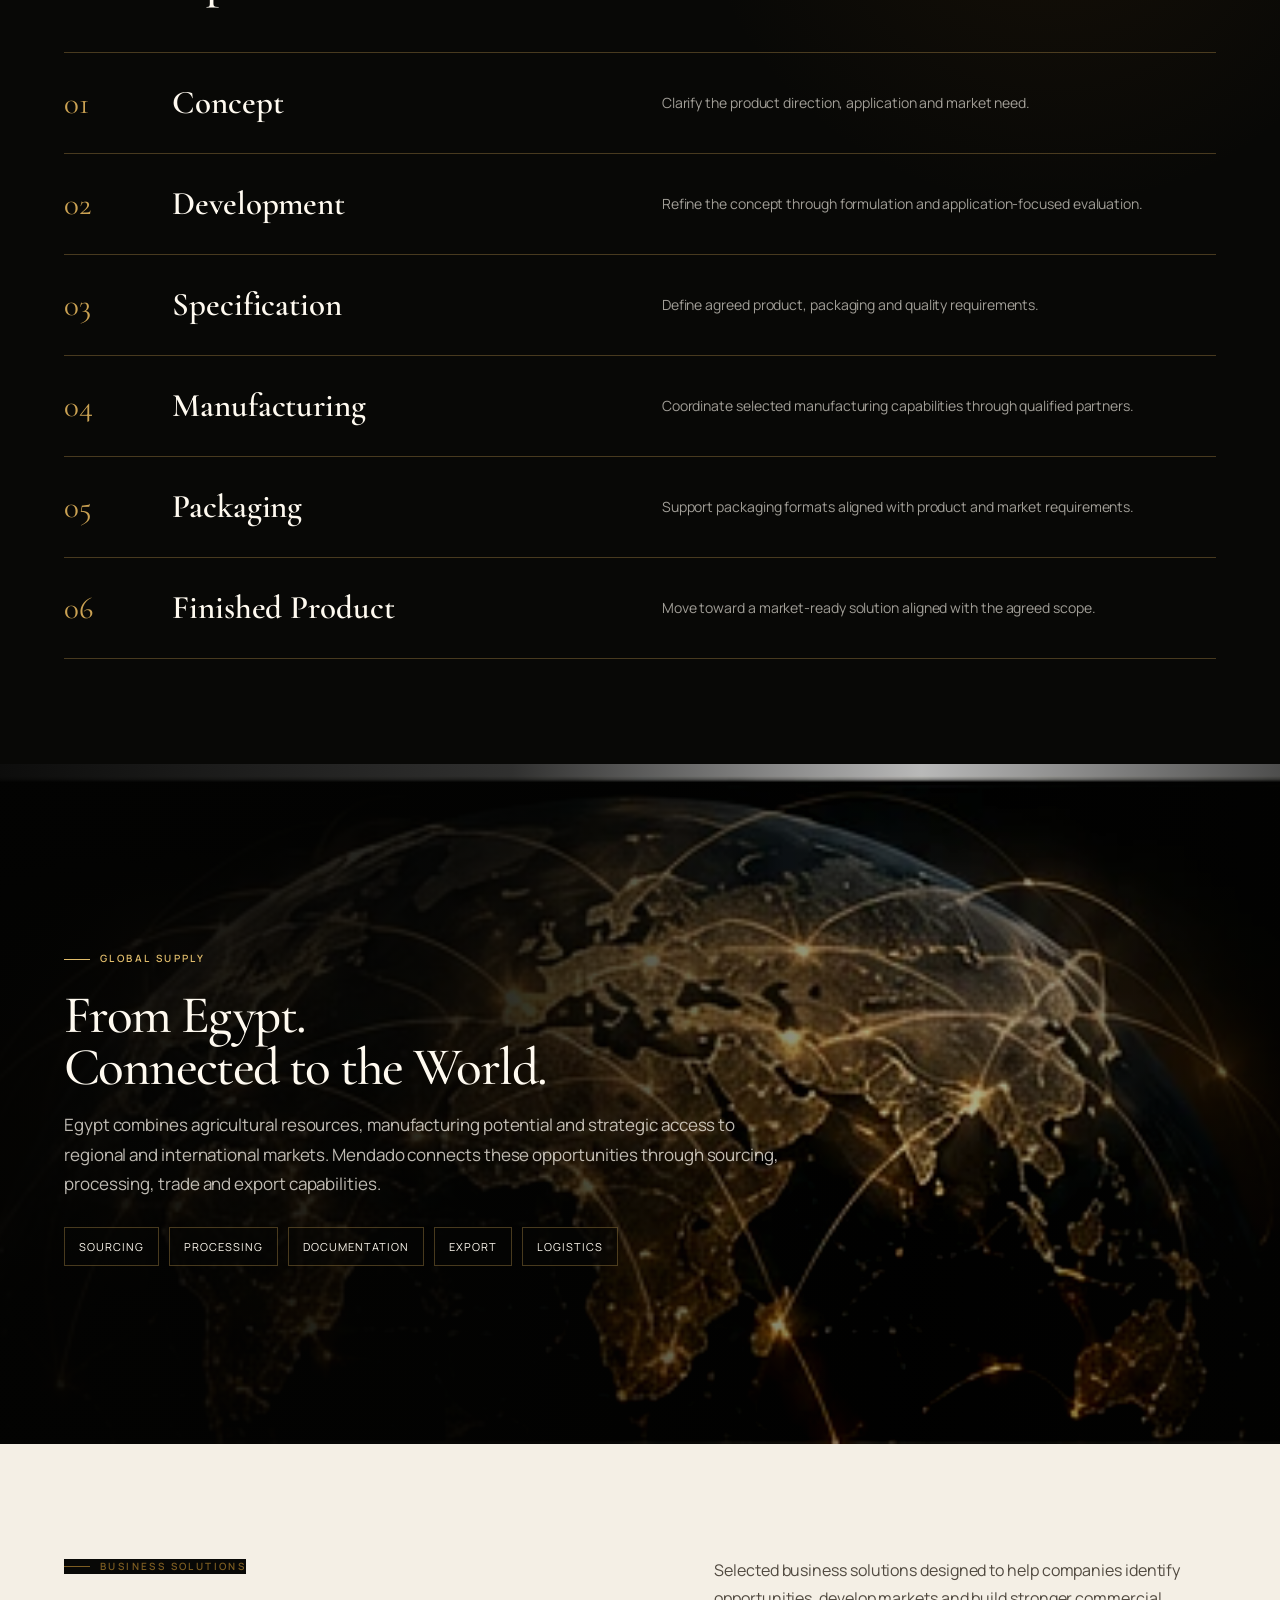
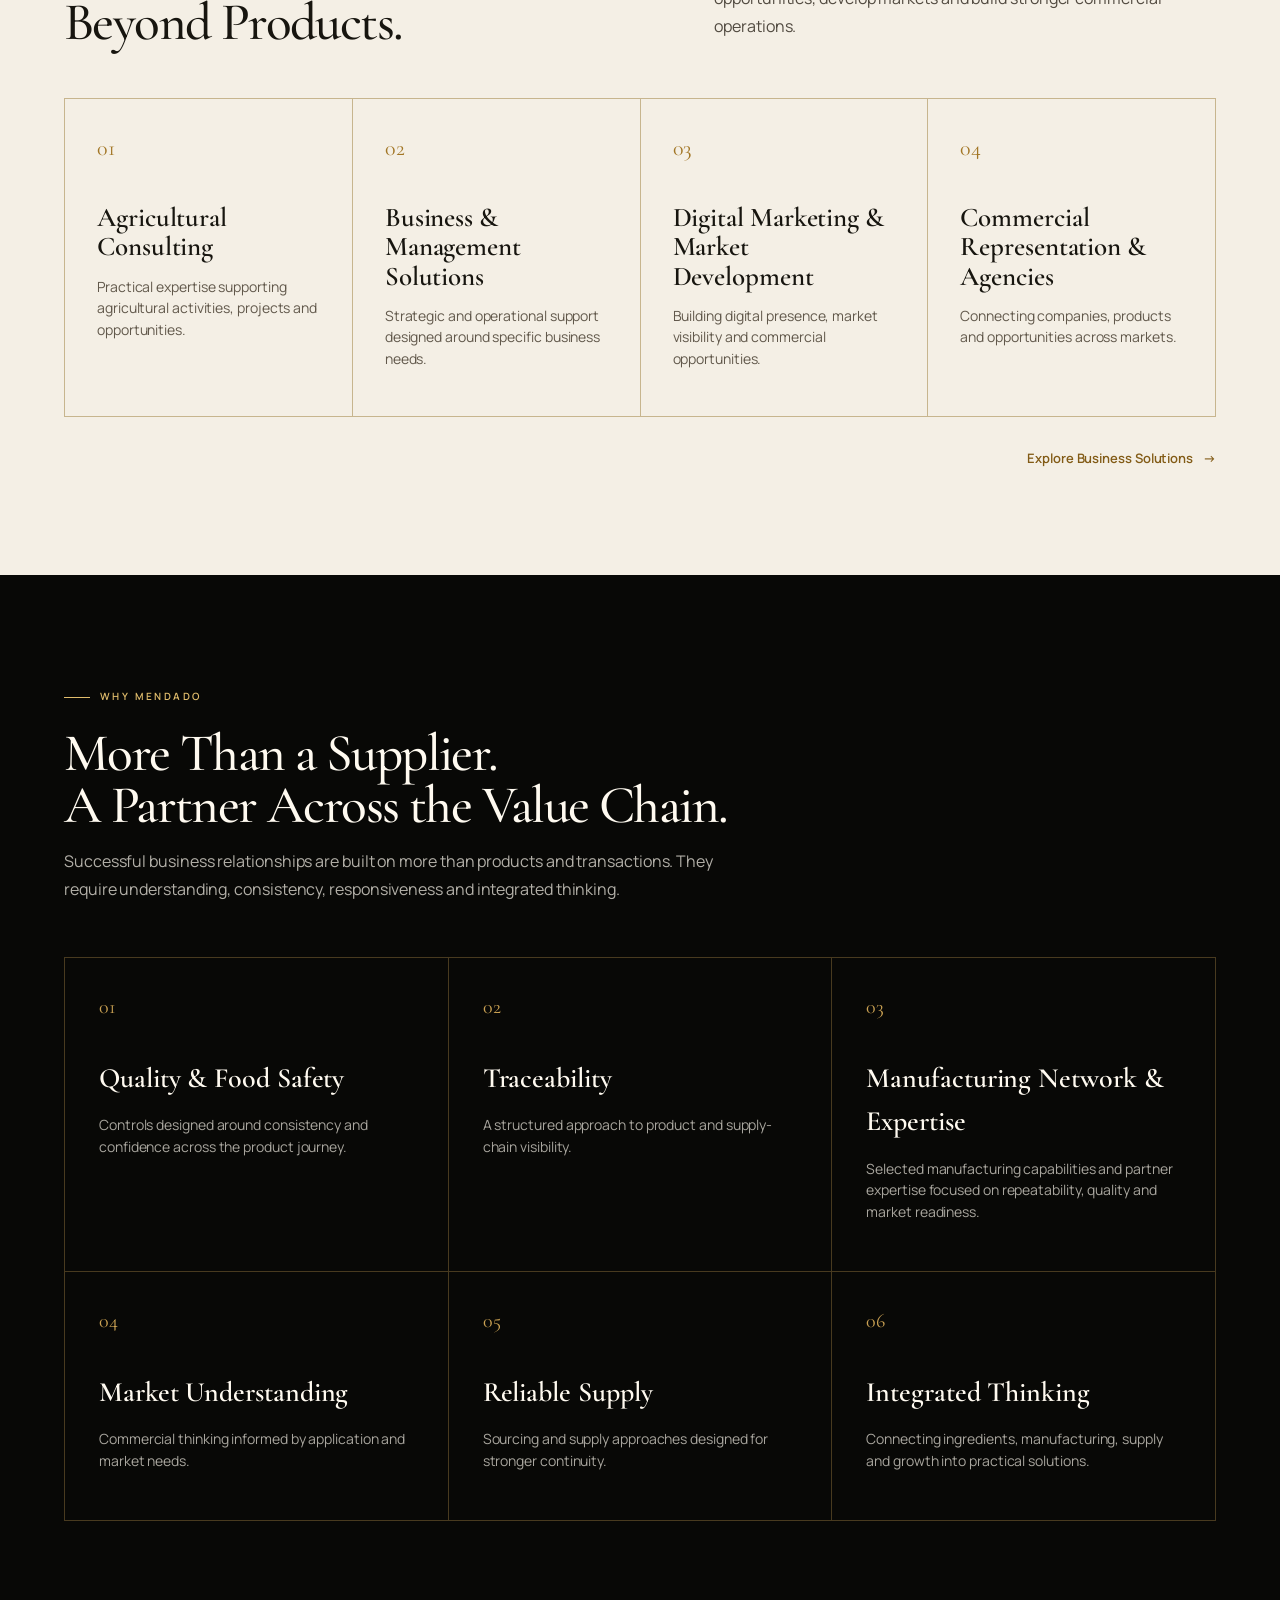
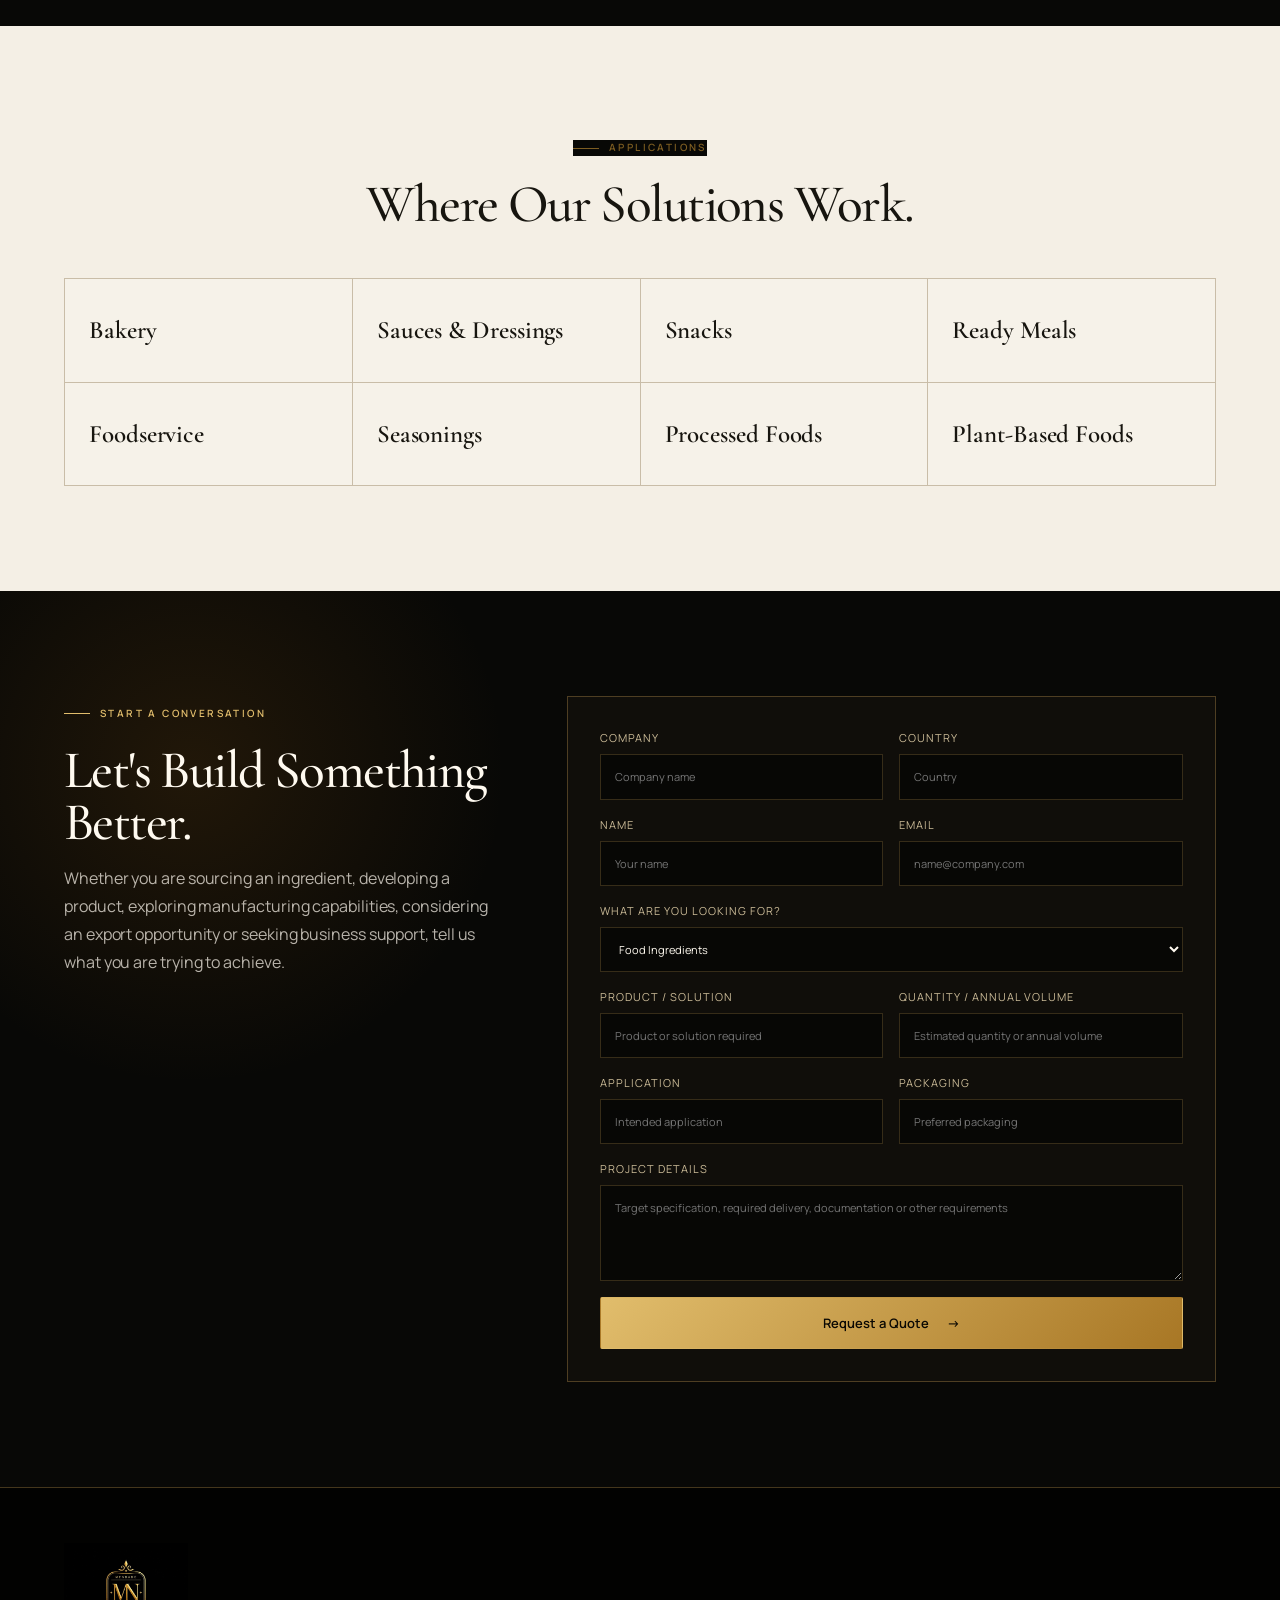
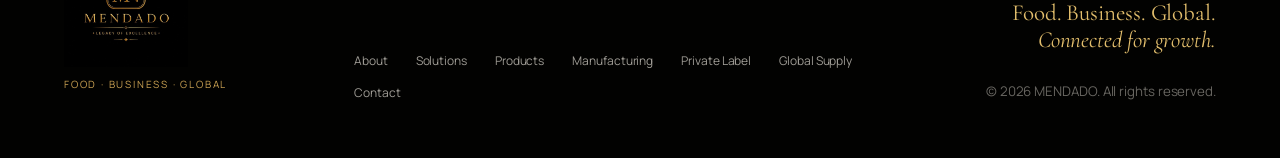
==== commit 7e9efaa4: "Update MENDADO website to V4" ====
--- a/index.html
+++ b/index.html
@@ -13,8 +13,9 @@
   <link rel="icon" href="assets/favicon.png">
   <link rel="preconnect" href="https://fonts.googleapis.com">
   <link rel="preconnect" href="https://fonts.gstatic.com" crossorigin>
-  <link href="https://fonts.googleapis.com/css2?family=Inter:wght@300;400;500;600&family=Playfair+Display:ital,wght@0,500;0,600;1,500&display=swap" rel="stylesheet">
+  <link href="https://fonts.googleapis.com/css2?family=Cormorant+Garamond:ital,wght@0,500;0,600;1,500&family=Manrope:wght@300;400;500;600&display=swap" rel="stylesheet">
   <link rel="stylesheet" href="styles.css" />
+  <!-- MENDADO V4 Visual Refinement -->
 </head>
 <body>
   <header class="site-header" id="top">
@@ -45,13 +46,14 @@
     <section class="hero">
       <div class="hero-glow"></div>
       <div class="hero-copy reveal">
-        <div class="eyebrow">MENDADO · FOOD · BUSINESS · GLOBAL</div>
+        <div class="eyebrow">FOOD · BUSINESS · GLOBAL</div>
         <h1>From Ingredients to<br>Global Opportunities.</h1>
         <div class="gold-rule"></div>
         <p>Mendado connects food ingredients, manufacturing capabilities, global supply and business expertise to help companies develop, source and grow across markets.</p>
         <div class="hero-actions">
           <a class="btn btn-gold" href="#products">Explore Our Products <span>→</span></a>
           <a class="btn btn-outline" href="#solutions">Explore Solutions</a>
+          <a class="hero-text-link" href="#business">Explore Business Solutions <span>→</span></a>
         </div>
       </div>
 
--- a/styles.css
+++ b/styles.css
@@ -9,8 +9,8 @@
   --ink:#17150f;
   --line:rgba(203,162,83,.33);
   --white:#fffaf0;
-  --sans:"Inter",Arial,sans-serif;
-  --serif:"Playfair Display",Georgia,serif;
+  --sans:"Manrope",Arial,sans-serif;
+  --serif:"Cormorant Garamond",Georgia,serif;
 }
 *{box-sizing:border-box}
 html{scroll-behavior:smooth}
@@ -21,22 +21,22 @@
 .sr-only{position:absolute;width:1px;height:1px;padding:0;margin:-1px;overflow:hidden;clip:rect(0,0,0,0);white-space:nowrap;border:0}
 
 .site-header{
-  position:fixed;inset:0 0 auto 0;height:90px;z-index:50;
-  display:grid;grid-template-columns:180px 1fr auto;align-items:center;gap:28px;
+  position:fixed;inset:0 0 auto 0;height:104px;z-index:50;
+  display:grid;grid-template-columns:230px 1fr auto;align-items:center;gap:30px;
   padding:12px clamp(24px,5vw,72px);
   background:linear-gradient(180deg,rgba(3,3,2,.96),rgba(3,3,2,.68));
   backdrop-filter:blur(16px);border-bottom:1px solid rgba(203,162,83,.14)
 }
-.brand img{width:138px;height:68px;object-fit:contain;object-position:left center}
+.brand img{width:194px;height:86px;object-fit:contain;object-position:left center}
 .main-nav{display:flex;justify-content:center;align-items:center;gap:clamp(16px,2vw,32px)}
-.main-nav a{font-size:13px;color:rgba(255,250,240,.85);transition:.25s}
+.main-nav a{font-size:12px;letter-spacing:.015em;color:rgba(255,250,240,.82);transition:.25s}
 .main-nav a:hover{color:var(--gold-2)}
 .header-cta{background:linear-gradient(135deg,var(--gold-2),#aa7c2b);color:#0b0905;padding:13px 24px;border-radius:2px;font-weight:600;font-size:13px}
 .menu-toggle{display:none;background:none;border:0;color:white;width:42px;height:42px}
 .menu-toggle span:not(.sr-only){display:block;height:1px;background:white;margin:8px 0}
 
 .hero{
-  position:relative;min-height:790px;padding:150px clamp(24px,5vw,72px) 34px;
+  position:relative;min-height:820px;padding:175px clamp(24px,5vw,72px) 38px;
   display:grid;grid-template-columns:minmax(0,1fr) minmax(420px,.95fr);gap:54px;
   align-items:center;overflow:hidden;background:
   radial-gradient(circle at 72% 35%,rgba(146,96,23,.23),transparent 28%),
@@ -44,15 +44,15 @@
 }
 .hero-glow{position:absolute;inset:auto 10% 10% auto;width:420px;height:420px;background:#7f4b0c;filter:blur(130px);opacity:.12;border-radius:50%}
 .hero-copy,.hero-visual{position:relative;z-index:2}
-.eyebrow{display:inline-flex;gap:8px;align-items:center;text-transform:uppercase;letter-spacing:.21em;font-size:11px;font-weight:600;color:var(--gold-2);margin-bottom:22px}
+.eyebrow{display:inline-flex;gap:10px;align-items:center;text-transform:uppercase;letter-spacing:.24em;font-size:10px;font-weight:600;color:var(--gold-2);margin-bottom:22px}
 .eyebrow:before{content:"";display:inline-block;width:26px;height:1px;background:currentColor}
 .eyebrow.dark{color:#7d5d22}.eyebrow.gold{color:var(--gold-2)}
 .hero h1,.section h2,.split-copy h2,.global-copy h2,.why-intro h2,.contact-copy h2,.center-head h2{
   font-family:var(--serif);font-weight:500;letter-spacing:-.03em;line-height:1.05;margin:0
 }
-.hero h1{font-size:clamp(48px,5.5vw,82px);max-width:760px}
+.hero h1{font-size:clamp(56px,5.35vw,86px);max-width:790px;line-height:.96;letter-spacing:-.035em}
 .gold-rule{height:1px;background:linear-gradient(90deg,var(--gold),transparent);width:210px;margin:26px 0}
-.hero-copy p{max-width:650px;font-size:17px;color:rgba(255,250,240,.78)}
+.hero-copy p{max-width:680px;font-size:16px;line-height:1.72;color:rgba(255,250,240,.74)}
 .hero-actions{display:flex;gap:14px;flex-wrap:wrap;margin-top:30px}
 .btn{display:inline-flex;align-items:center;justify-content:center;gap:18px;padding:15px 22px;border:1px solid transparent;border-radius:2px;font-size:13px;font-weight:600;transition:.25s;cursor:pointer}
 .btn-gold{background:linear-gradient(135deg,var(--gold-2),#a87725);color:#0a0803}
@@ -76,7 +76,7 @@
 .light{background:var(--ivory);color:var(--ink)}
 .dark{background:var(--black);color:var(--white)}
 .section-head{display:grid;grid-template-columns:minmax(0,1fr) minmax(320px,.85fr);gap:60px;align-items:end;margin-bottom:50px}
-.section h2,.split-copy h2,.global-copy h2,.why-intro h2,.contact-copy h2,.center-head h2{font-size:clamp(42px,4vw,66px)}
+.section h2,.split-copy h2,.global-copy h2,.why-intro h2,.contact-copy h2,.center-head h2{font-size:clamp(46px,4.15vw,70px);line-height:.98}
 .section-head p{font-size:16px;max-width:650px;color:#514a40;margin:0 0 8px}
 .dark .section-head p{color:rgba(255,250,240,.69)}
 
@@ -146,7 +146,7 @@
 .rfq-form small{color:rgba(255,250,240,.45);font-size:11px;text-transform:none;letter-spacing:0}
 
 footer{display:grid;grid-template-columns:240px 1fr 300px;gap:50px;align-items:end;padding:55px clamp(24px,5vw,72px);background:#020201;border-top:1px solid var(--line)}
-.footer-brand img{width:155px;height:110px;object-fit:contain;object-position:left center}
+.footer-brand img{width:190px;height:124px;object-fit:contain;object-position:left center}
 .footer-brand p{color:var(--gold);font-size:10px;letter-spacing:.18em}
 .footer-links{display:flex;flex-wrap:wrap;gap:14px 28px;align-content:end}
 .footer-links a{font-size:12px;color:rgba(255,250,240,.62)}
@@ -209,8 +209,28 @@
 @media(max-width:860px){.journey-step{grid-template-columns:56px 1fr}.journey-step p{grid-column:2}}
 @media(max-width:560px){.brand img{width:118px}.journey-step h3{font-size:26px}}
 
-
-/* V3 refinement */
+/* V3.1 refinement */
 .section-cta{margin-top:28px;text-align:right}
 .section-cta .text-link{display:inline-flex;align-items:center;gap:10px}
 @media(max-width:860px){.section-cta{text-align:left}}
+
+/* MENDADO V4 Visual Refinement */
+body{letter-spacing:-.005em;-webkit-font-smoothing:antialiased;text-rendering:optimizeLegibility}
+.site-header{box-shadow:0 10px 34px rgba(0,0,0,.12)}
+.main-nav a{position:relative}
+.main-nav a:after{content:"";position:absolute;left:0;right:100%;bottom:-9px;height:1px;background:var(--gold-2);transition:right .28s ease}
+.main-nav a:hover:after{right:0}
+.header-cta{min-width:146px;text-align:center;box-shadow:0 8px 26px rgba(196,154,72,.12)}
+.hero-copy{max-width:790px}
+.hero-actions{align-items:center}
+.hero-text-link{display:inline-flex;align-items:center;gap:9px;margin-left:4px;color:rgba(255,250,240,.78);font-size:12px;font-weight:500;border-bottom:1px solid rgba(227,189,107,.35);padding:8px 0 7px;transition:.25s}
+.hero-text-link:hover{color:var(--gold-2);border-bottom-color:var(--gold-2)}
+.hero-image-wrap{box-shadow:0 28px 70px rgba(0,0,0,.35)}
+.section-head p,.split-copy p,.global-copy p,.why-intro p,.contact-copy p{line-height:1.75}
+.product-card span{font-size:27px;font-weight:600}
+.business-card h3,.why-card h3{font-weight:600}
+.application-grid span{font-weight:600}
+.journey-step h3{font-size:33px;font-weight:600;line-height:1}
+@media(max-width:1100px){.site-header{grid-template-columns:190px 1fr auto}.brand img{width:165px;height:80px}}
+@media(max-width:860px){.site-header{height:82px;grid-template-columns:1fr auto auto}.brand img{width:142px;height:64px}.main-nav{top:82px}.hero{padding-top:132px}}
+@media(max-width:560px){.brand img{width:132px}.hero h1{font-size:48px;line-height:.98}.hero-text-link{width:100%;margin-left:0}}
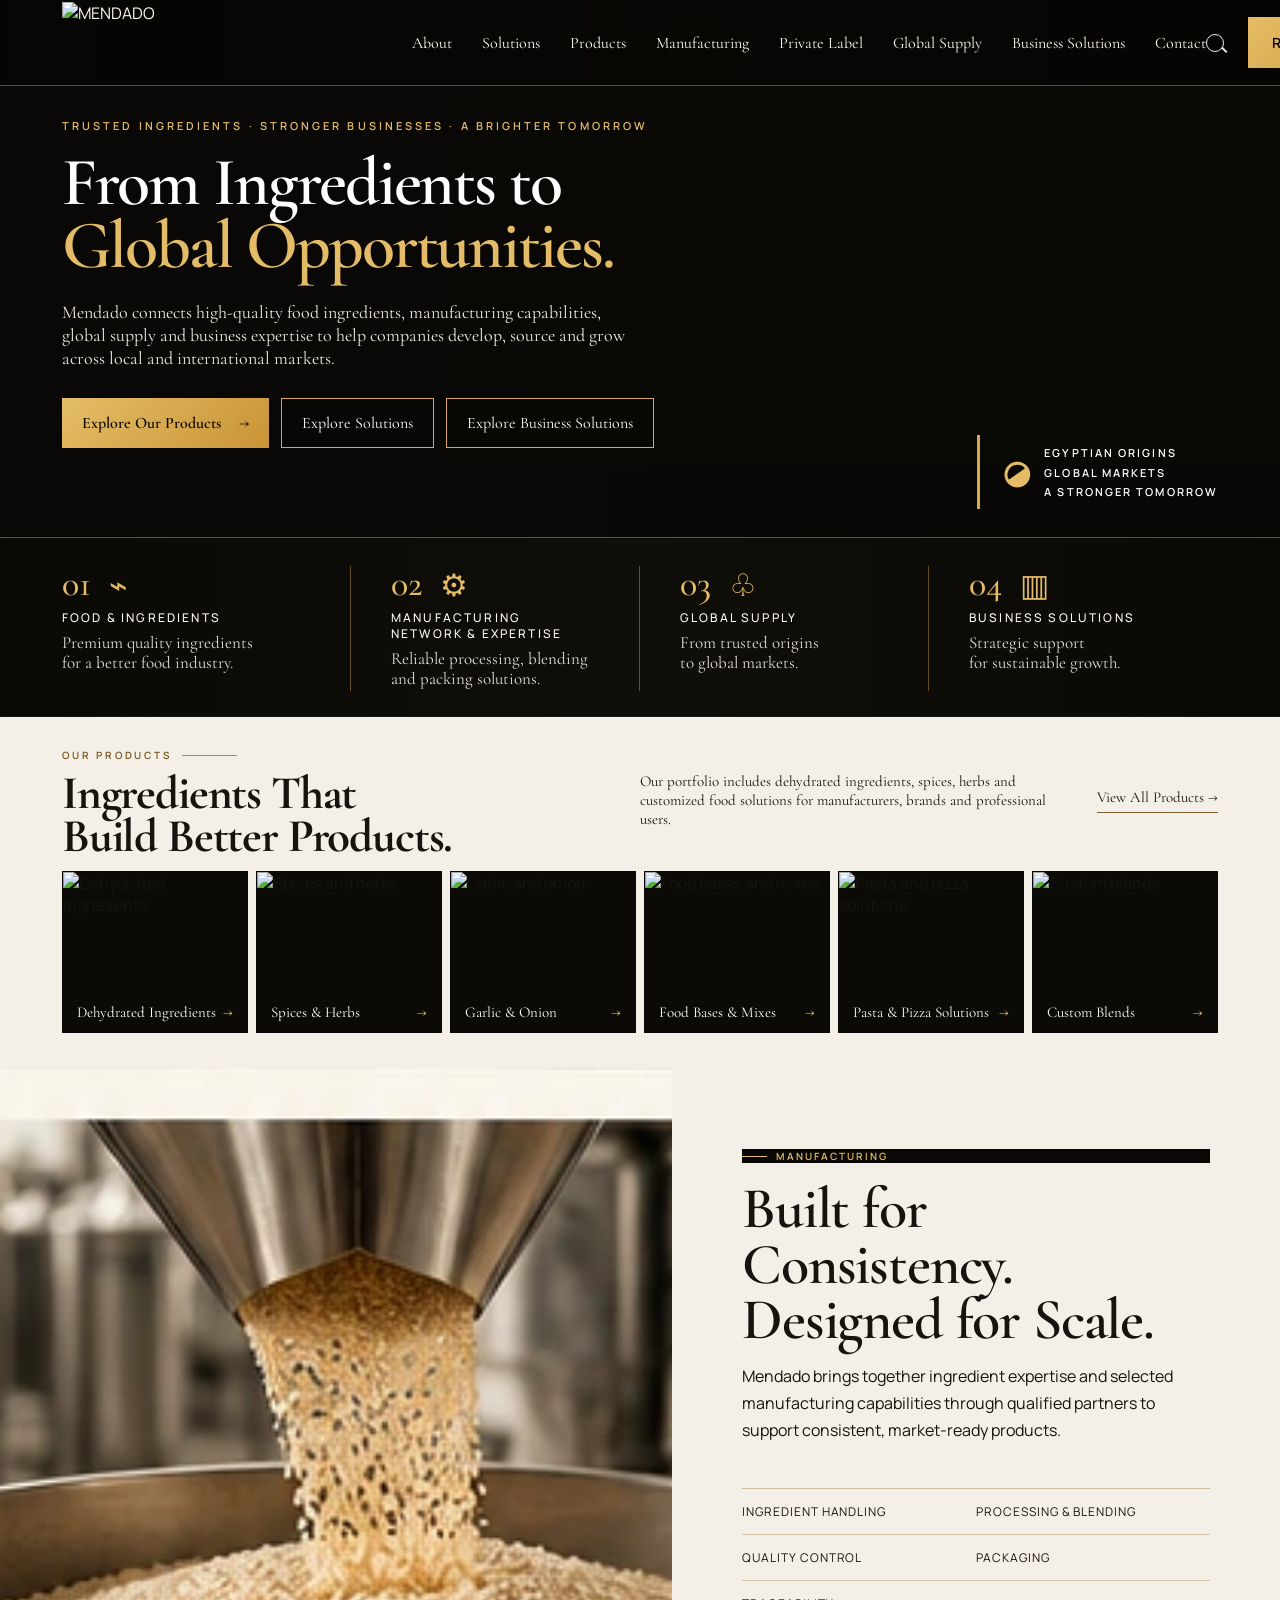
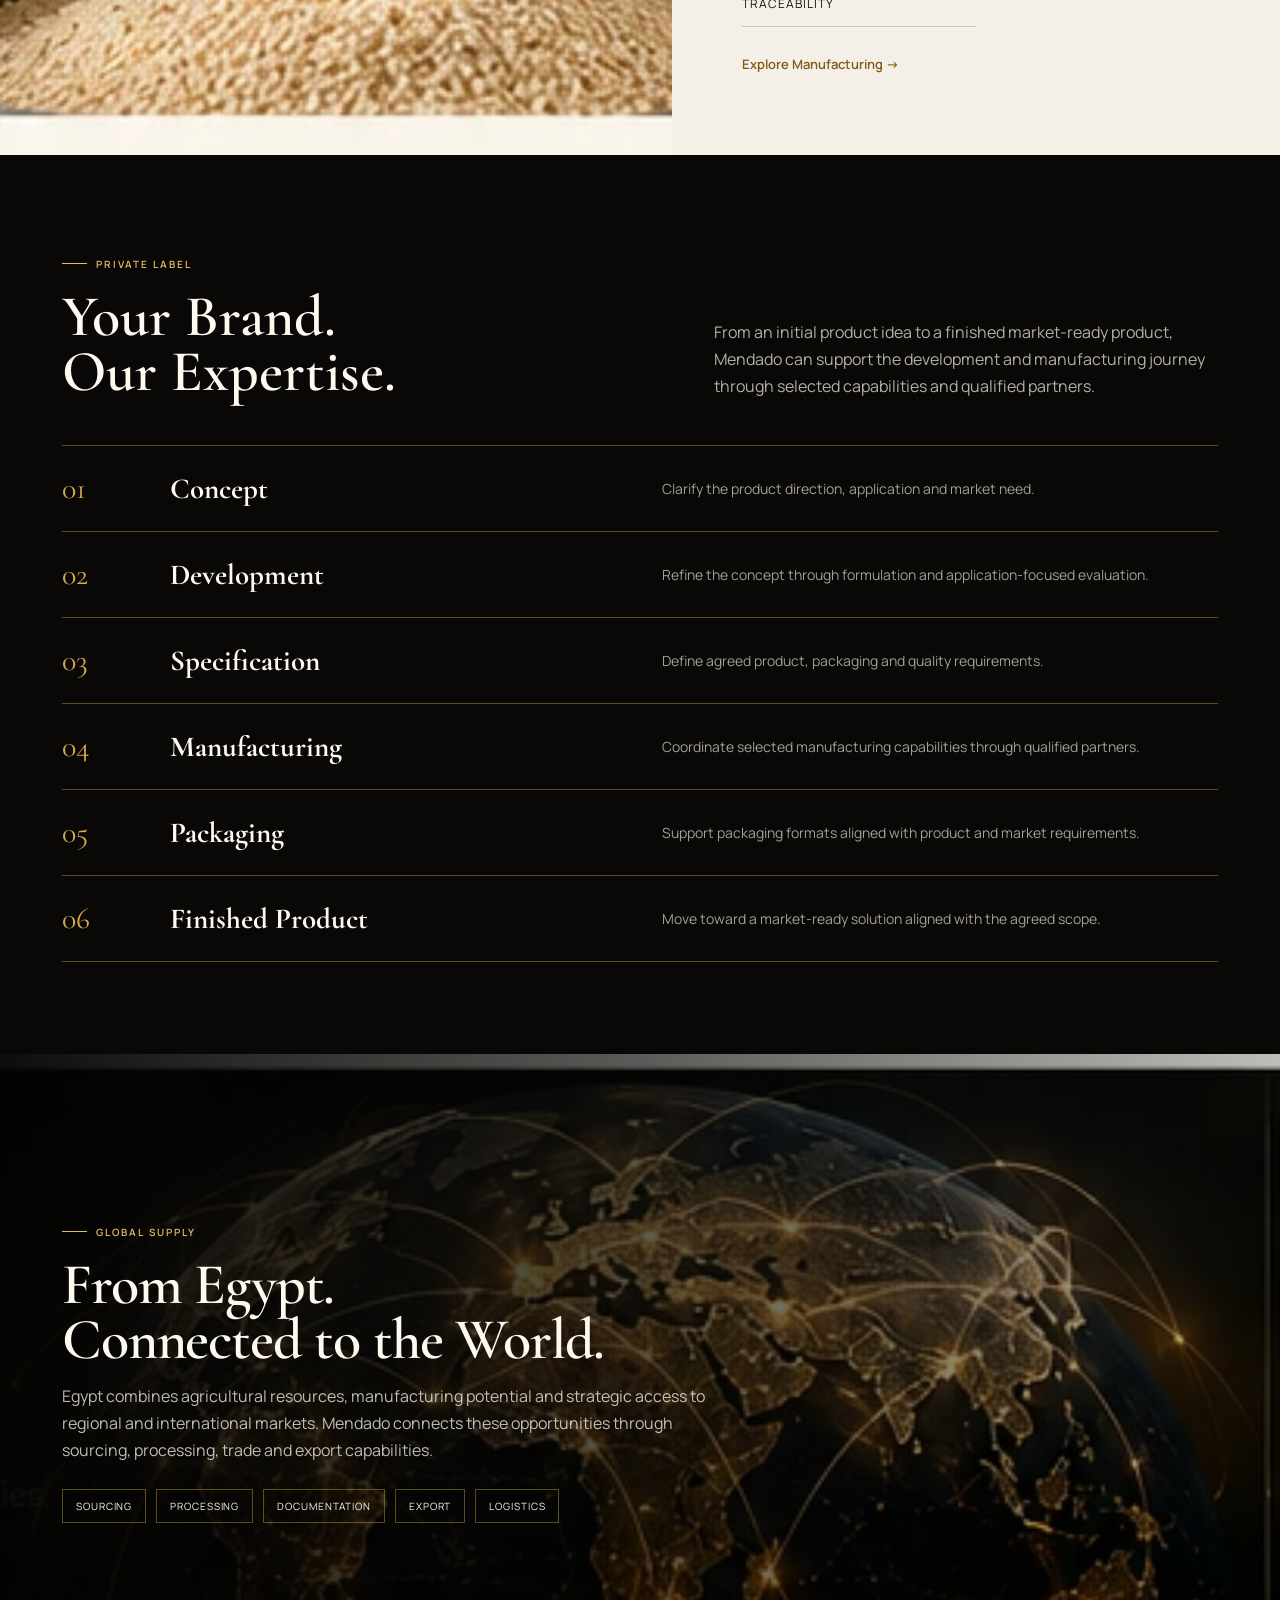
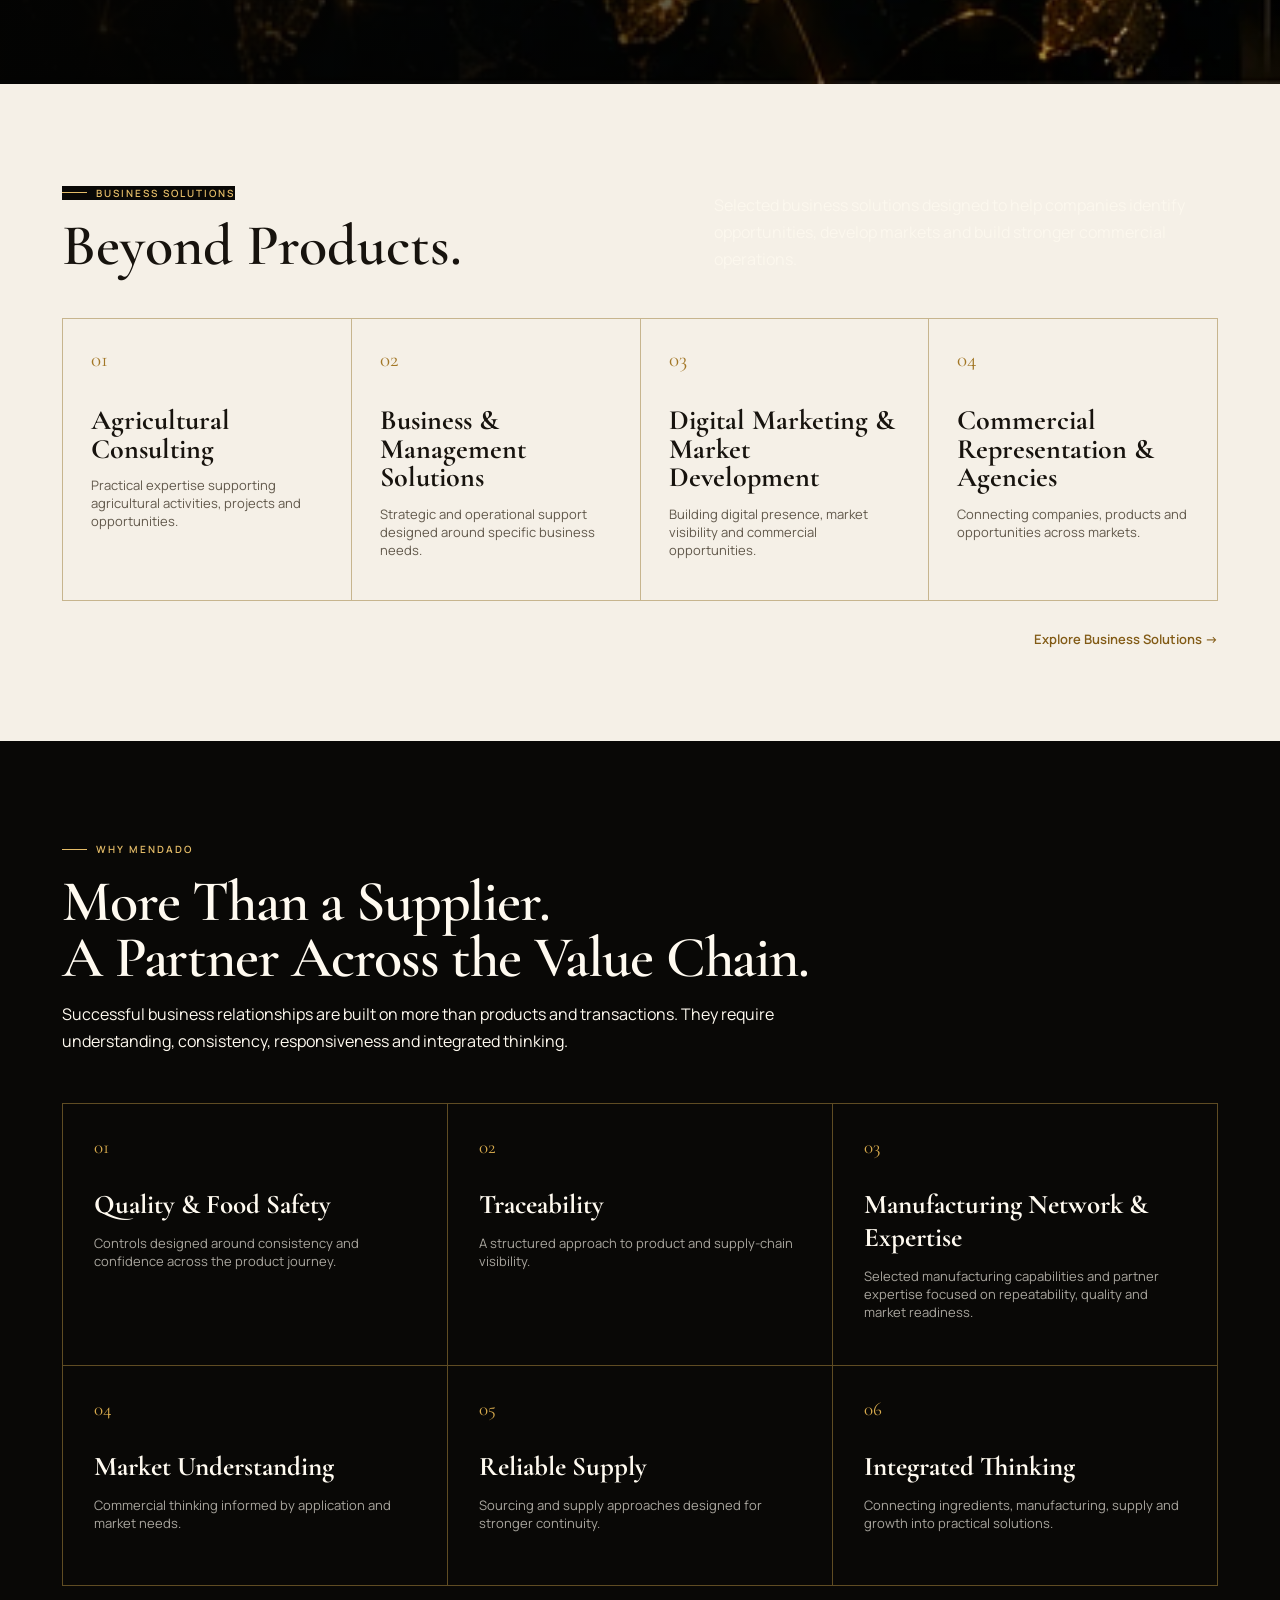
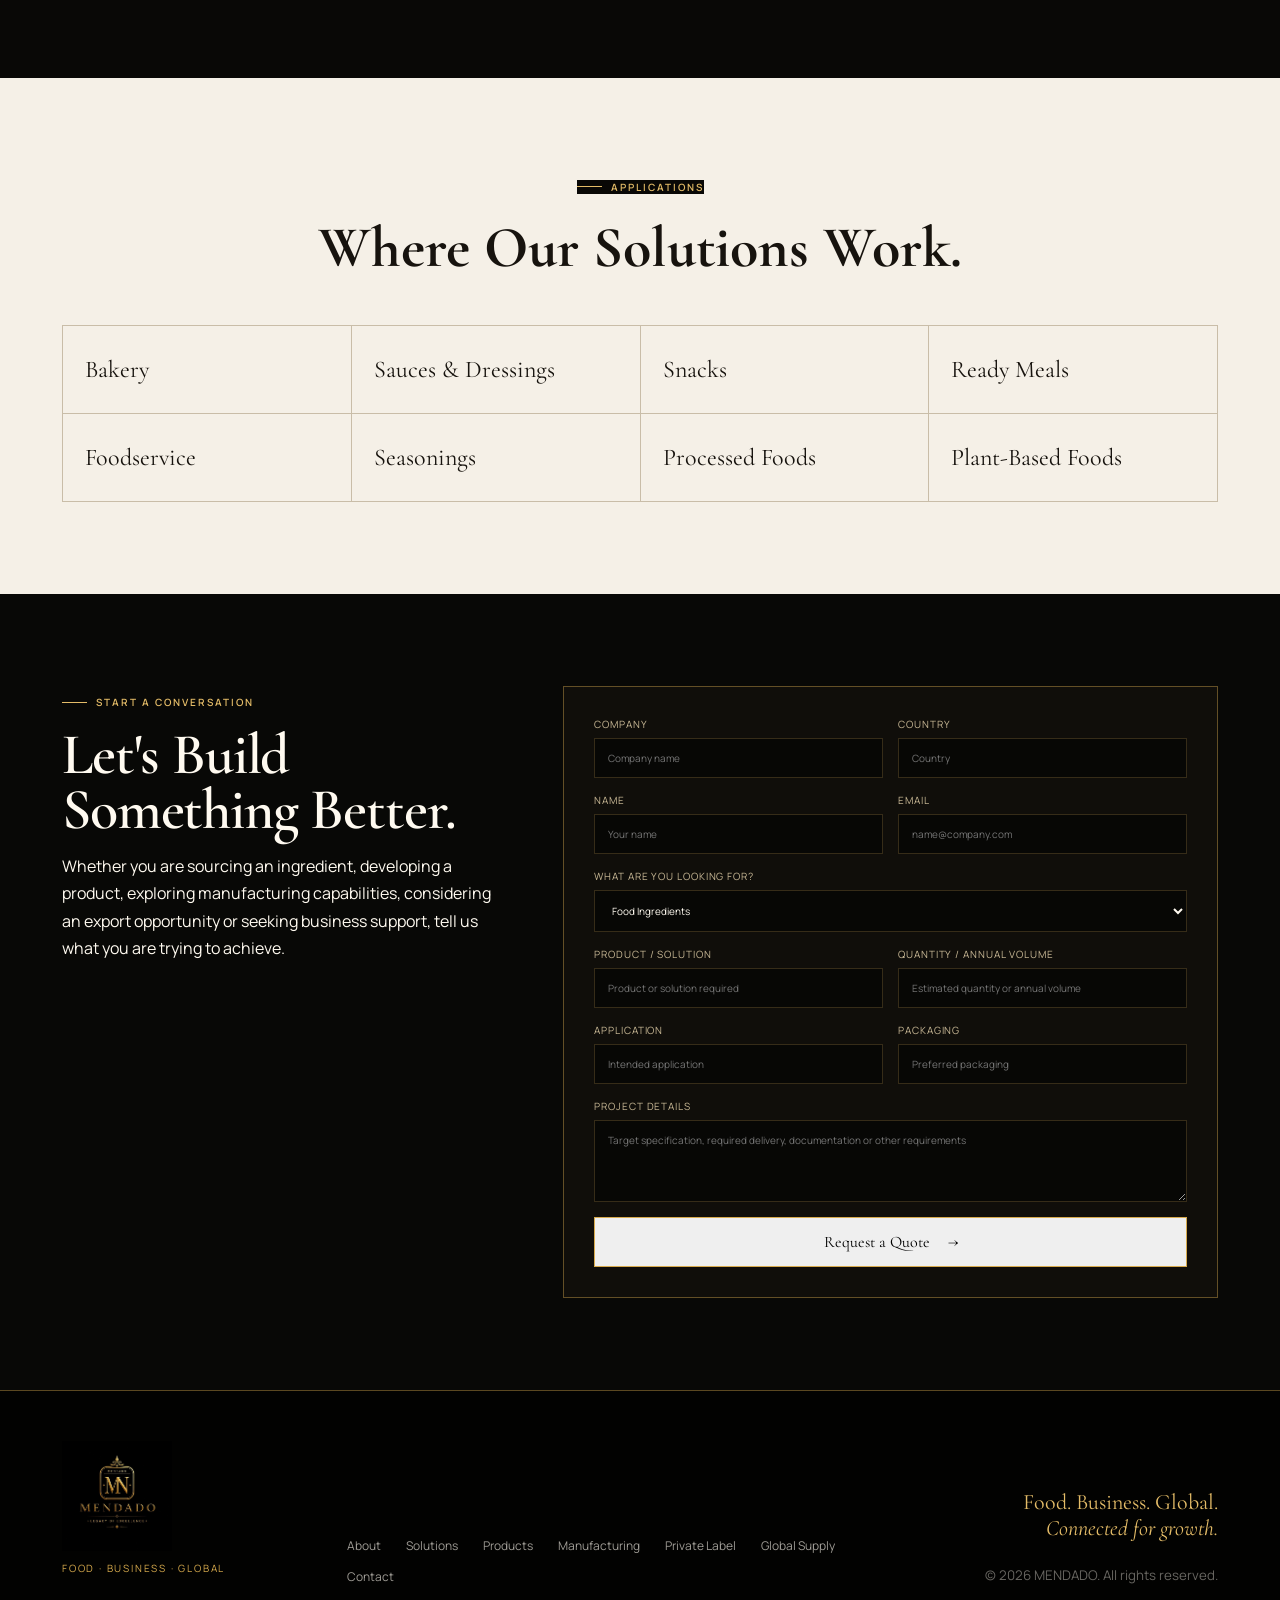
==== commit c8ae2fd7: "Implement MENDADO V5 exact concept" ====
--- a/index.html
+++ b/index.html
@@ -9,23 +9,19 @@
   <meta property="og:title" content="MENDADO | Food. Business. Global.">
   <meta property="og:description" content="Integrated B2B solutions across food ingredients, manufacturing, global supply and business development.">
   <meta property="og:type" content="website">
-  <meta property="og:image" content="assets/og-preview.jpg">
-  <link rel="icon" href="assets/favicon.png">
   <link rel="preconnect" href="https://fonts.googleapis.com">
   <link rel="preconnect" href="https://fonts.gstatic.com" crossorigin>
-  <link href="https://fonts.googleapis.com/css2?family=Cormorant+Garamond:ital,wght@0,500;0,600;1,500&family=Manrope:wght@300;400;500;600&display=swap" rel="stylesheet">
-  <link rel="stylesheet" href="styles.css" />
-  <!-- MENDADO V4 Visual Refinement -->
+  <link href="https://fonts.googleapis.com/css2?family=Cormorant+Garamond:wght@500;600&family=Manrope:wght@300;400;500;600&display=swap" rel="stylesheet">
+  <link rel="stylesheet" href="styles.css?v=5" />
 </head>
 <body>
   <header class="site-header" id="top">
     <a class="brand" href="#top" aria-label="MENDADO home">
-      <img src="assets/mendado-logo.webp" alt="MENDADO logo" />
+      <img src="assets/concept-logo.webp" alt="MENDADO" />
     </a>
 
     <button class="menu-toggle" aria-expanded="false" aria-controls="main-nav">
-      <span></span><span></span>
-      <span class="sr-only">Toggle navigation</span>
+      <span></span><span></span><span class="sr-only">Toggle navigation</span>
     </button>
 
     <nav id="main-nav" class="main-nav" aria-label="Primary navigation">
@@ -39,105 +35,75 @@
       <a href="#contact">Contact</a>
     </nav>
 
-    <a class="header-cta" href="#contact">Request a Quote</a>
+    <div class="header-actions">
+      <span class="search-icon" aria-hidden="true"></span>
+      <a class="header-cta" href="#contact">Request a Quote <span>→</span></a>
+    </div>
   </header>
 
   <main>
-    <section class="hero">
-      <div class="hero-glow"></div>
-      <div class="hero-copy reveal">
-        <div class="eyebrow">FOOD · BUSINESS · GLOBAL</div>
-        <h1>From Ingredients to<br>Global Opportunities.</h1>
-        <div class="gold-rule"></div>
-        <p>Mendado connects food ingredients, manufacturing capabilities, global supply and business expertise to help companies develop, source and grow across markets.</p>
+    <section class="concept-hero" id="solutions">
+      <div class="concept-hero-image" aria-hidden="true"></div>
+      <div class="concept-shade" aria-hidden="true"></div>
+
+      <div class="hero-content">
+        <div class="hero-kicker">TRUSTED INGREDIENTS · STRONGER BUSINESSES · A BRIGHTER TOMORROW</div>
+        <h1>From Ingredients to<br><em>Global Opportunities.</em></h1>
+        <p>Mendado connects high-quality food ingredients, manufacturing capabilities, global supply and business expertise to help companies develop, source and grow across local and international markets.</p>
+
         <div class="hero-actions">
-          <a class="btn btn-gold" href="#products">Explore Our Products <span>→</span></a>
-          <a class="btn btn-outline" href="#solutions">Explore Solutions</a>
-          <a class="hero-text-link" href="#business">Explore Business Solutions <span>→</span></a>
-        </div>
-      </div>
-
-      <div class="hero-visual reveal">
-        <div class="hero-image-wrap">
-          <img src="assets/hero-food.webp" alt="Premium food ingredients" />
-        </div>
-        <div class="hero-note">
-          <span>FOOD · BUSINESS · GLOBAL</span>
-          <em>More than ingredients.<br>A stronger future.</em>
-        </div>
-      </div>
-
-      <div class="hero-pillars">
-        <div><b>01</b><span>Food & Ingredients</span></div>
-        <div><b>02</b><span>Manufacturing</span></div>
-        <div><b>03</b><span>Global Supply</span></div>
-        <div><b>04</b><span>Business Growth</span></div>
-      </div>
-    </section>
-
-    <section class="section light" id="solutions">
-      <div class="section-head reveal">
+          <a class="btn primary" href="#products">Explore Our Products <span>→</span></a>
+          <a class="btn outline" href="#solutions-band">Explore Solutions</a>
+          <a class="btn outline" href="#business">Explore Business Solutions</a>
+        </div>
+      </div>
+
+      <div class="hero-origin-note">
+        <span class="origin-leaf">◒</span>
+        <div>EGYPTIAN ORIGINS<br>GLOBAL MARKETS<br>A STRONGER TOMORROW</div>
+      </div>
+    </section>
+
+    <section class="solutions-band" id="solutions-band">
+      <article>
+        <div class="pillar-top"><b>01</b><span class="pillar-icon">⌁</span></div>
+        <h3>FOOD &amp; INGREDIENTS</h3>
+        <p>Premium quality ingredients<br>for a better food industry.</p>
+      </article>
+      <article>
+        <div class="pillar-top"><b>02</b><span class="pillar-icon">⚙</span></div>
+        <h3>MANUFACTURING<br>NETWORK &amp; EXPERTISE</h3>
+        <p>Reliable processing, blending<br>and packing solutions.</p>
+      </article>
+      <article>
+        <div class="pillar-top"><b>03</b><span class="pillar-icon">♧</span></div>
+        <h3>GLOBAL SUPPLY</h3>
+        <p>From trusted origins<br>to global markets.</p>
+      </article>
+      <article>
+        <div class="pillar-top"><b>04</b><span class="pillar-icon">▥</span></div>
+        <h3>BUSINESS SOLUTIONS</h3>
+        <p>Strategic support<br>for sustainable growth.</p>
+      </article>
+    </section>
+
+    <section class="products-concept" id="products">
+      <div class="products-heading">
         <div>
-          <span class="eyebrow dark">What we do</span>
-          <h2>One Platform.<br>Multiple Solutions.</h2>
-        </div>
-        <p>Mendado brings together food industry expertise, selected manufacturing capabilities, international trade and business solutions under one platform — helping businesses source, develop and grow with confidence.</p>
-      </div>
-
-      <div class="solution-grid">
-        <article class="solution-card reveal">
-          <span class="num">01</span><span class="icon">◒</span>
-          <h3>Food & Ingredients</h3>
-          <p>Quality ingredients and customized solutions for food manufacturers, brands and professional users.</p>
-        </article>
-        <article class="solution-card reveal">
-          <span class="num">02</span><span class="icon">⚙</span>
-          <h3>Manufacturing</h3>
-          <p>Processing, blending and packing solutions focused on consistency, quality and scalability.</p>
-        </article>
-        <article class="solution-card reveal">
-          <span class="num">03</span><span class="icon">◎</span>
-          <h3>Global Supply</h3>
-          <p>Connecting products and businesses with international markets through sourcing, trade and export solutions.</p>
-        </article>
-        <article class="solution-card reveal">
-          <span class="num">04</span><span class="icon">▥</span>
-          <h3>Business Solutions</h3>
-          <p>Selected strategic services supporting business development, market growth and commercial opportunities.</p>
-        </article>
-      </div>
-    </section>
-
-    <section class="section dark products" id="products">
-      <div class="section-head reveal">
-        <div>
-          <span class="eyebrow gold">Our products</span>
-          <h2>Ingredients That Build<br>Better Products.</h2>
-        </div>
-        <p>Our portfolio is built around practical ingredients and food solutions for manufacturers, brands and professional users.</p>
-      </div>
-
-      <div class="product-grid">
-        <a class="product-card reveal" href="#contact">
-          <img src="assets/dehydrated.webp" alt="Dehydrated ingredients" />
-          <span>Dehydrated Ingredients</span>
-        </a>
-        <a class="product-card reveal" href="#contact">
-          <img src="assets/spices.webp" alt="Spices and herbs" />
-          <span>Spices & Herbs</span>
-        </a>
-        <a class="product-card reveal" href="#contact">
-          <img src="assets/seasoning.webp" alt="Seasoning blends" />
-          <span>Seasoning Blends</span>
-        </a>
-        <a class="product-card reveal" href="#contact">
-          <img src="assets/bases.webp" alt="Food bases and mixes" />
-          <span>Food Bases & Mixes</span>
-        </a>
-        <a class="product-card reveal" href="#contact">
-          <img src="assets/custom.webp" alt="Custom ingredient solutions" />
-          <span>Custom Ingredients</span>
-        </a>
+          <span class="section-kicker">OUR PRODUCTS</span>
+          <h2>Ingredients That<br>Build Better Products.</h2>
+        </div>
+        <p>Our portfolio includes dehydrated ingredients, spices, herbs and customized food solutions for manufacturers, brands and professional users.</p>
+        <a href="#contact" class="view-all">View All Products <span>→</span></a>
+      </div>
+
+      <div class="product-grid-concept">
+        <a class="concept-product" href="#contact"><img src="assets/product-dehydrated.webp" alt="Dehydrated ingredients"><span>Dehydrated Ingredients <b>→</b></span></a>
+        <a class="concept-product" href="#contact"><img src="assets/product-spices.webp" alt="Spices and herbs"><span>Spices &amp; Herbs <b>→</b></span></a>
+        <a class="concept-product" href="#contact"><img src="assets/product-garlic-onion.webp" alt="Garlic and onion"><span>Garlic &amp; Onion <b>→</b></span></a>
+        <a class="concept-product" href="#contact"><img src="assets/product-bases.webp" alt="Food bases and mixes"><span>Food Bases &amp; Mixes <b>→</b></span></a>
+        <a class="concept-product" href="#contact"><img src="assets/product-pasta.webp" alt="Pasta and pizza solutions"><span>Pasta &amp; Pizza Solutions <b>→</b></span></a>
+        <a class="concept-product" href="#contact"><img src="assets/product-custom.webp" alt="Custom blends"><span>Custom Blends <b>→</b></span></a>
       </div>
     </section>
 
@@ -289,7 +255,8 @@
       <small>© <span id="year"></span> MENDADO. All rights reserved.</small>
     </div>
   </footer>
-
-  <script src="script.js"></script>
+  </main>
+
+  <script src="script.js?v=5"></script>
 </body>
 </html>
--- a/styles.css
+++ b/styles.css
@@ -1,236 +1,209 @@
 
 :root{
-  --black:#080806;
-  --black-2:#11100d;
-  --ivory:#f4efe5;
-  --ivory-2:#e9dfcf;
-  --gold:#cba253;
-  --gold-2:#e1bd6c;
-  --ink:#17150f;
-  --line:rgba(203,162,83,.33);
+  --black:#090806;
+  --black2:#0f0d09;
+  --ivory:#f5f0e7;
+  --gold:#d7aa4d;
+  --gold2:#e4bc68;
   --white:#fffaf0;
+  --ink:#17130e;
+  --line:rgba(215,170,77,.42);
+  --serif:"Cormorant Garamond",Georgia,serif;
   --sans:"Manrope",Arial,sans-serif;
-  --serif:"Cormorant Garamond",Georgia,serif;
 }
 *{box-sizing:border-box}
 html{scroll-behavior:smooth}
-body{margin:0;background:var(--black);color:var(--white);font-family:var(--sans);line-height:1.55}
+body{margin:0;background:var(--black);color:var(--white);font-family:var(--sans);-webkit-font-smoothing:antialiased}
 img{display:block;max-width:100%}
-a{color:inherit;text-decoration:none}
+a{text-decoration:none;color:inherit}
 button,input,select,textarea{font:inherit}
-.sr-only{position:absolute;width:1px;height:1px;padding:0;margin:-1px;overflow:hidden;clip:rect(0,0,0,0);white-space:nowrap;border:0}
+.sr-only{position:absolute;width:1px;height:1px;overflow:hidden;clip:rect(0,0,0,0);white-space:nowrap}
 
 .site-header{
-  position:fixed;inset:0 0 auto 0;height:104px;z-index:50;
-  display:grid;grid-template-columns:230px 1fr auto;align-items:center;gap:30px;
-  padding:12px clamp(24px,5vw,72px);
-  background:linear-gradient(180deg,rgba(3,3,2,.96),rgba(3,3,2,.68));
-  backdrop-filter:blur(16px);border-bottom:1px solid rgba(203,162,83,.14)
-}
-.brand img{width:194px;height:86px;object-fit:contain;object-position:left center}
-.main-nav{display:flex;justify-content:center;align-items:center;gap:clamp(16px,2vw,32px)}
-.main-nav a{font-size:12px;letter-spacing:.015em;color:rgba(255,250,240,.82);transition:.25s}
-.main-nav a:hover{color:var(--gold-2)}
-.header-cta{background:linear-gradient(135deg,var(--gold-2),#aa7c2b);color:#0b0905;padding:13px 24px;border-radius:2px;font-weight:600;font-size:13px}
-.menu-toggle{display:none;background:none;border:0;color:white;width:42px;height:42px}
-.menu-toggle span:not(.sr-only){display:block;height:1px;background:white;margin:8px 0}
-
-.hero{
-  position:relative;min-height:820px;padding:175px clamp(24px,5vw,72px) 38px;
-  display:grid;grid-template-columns:minmax(0,1fr) minmax(420px,.95fr);gap:54px;
-  align-items:center;overflow:hidden;background:
-  radial-gradient(circle at 72% 35%,rgba(146,96,23,.23),transparent 28%),
-  linear-gradient(110deg,#050504 0%,#0d0a05 58%,#060503 100%)
-}
-.hero-glow{position:absolute;inset:auto 10% 10% auto;width:420px;height:420px;background:#7f4b0c;filter:blur(130px);opacity:.12;border-radius:50%}
-.hero-copy,.hero-visual{position:relative;z-index:2}
-.eyebrow{display:inline-flex;gap:10px;align-items:center;text-transform:uppercase;letter-spacing:.24em;font-size:10px;font-weight:600;color:var(--gold-2);margin-bottom:22px}
-.eyebrow:before{content:"";display:inline-block;width:26px;height:1px;background:currentColor}
-.eyebrow.dark{color:#7d5d22}.eyebrow.gold{color:var(--gold-2)}
-.hero h1,.section h2,.split-copy h2,.global-copy h2,.why-intro h2,.contact-copy h2,.center-head h2{
-  font-family:var(--serif);font-weight:500;letter-spacing:-.03em;line-height:1.05;margin:0
-}
-.hero h1{font-size:clamp(56px,5.35vw,86px);max-width:790px;line-height:.96;letter-spacing:-.035em}
-.gold-rule{height:1px;background:linear-gradient(90deg,var(--gold),transparent);width:210px;margin:26px 0}
-.hero-copy p{max-width:680px;font-size:16px;line-height:1.72;color:rgba(255,250,240,.74)}
-.hero-actions{display:flex;gap:14px;flex-wrap:wrap;margin-top:30px}
-.btn{display:inline-flex;align-items:center;justify-content:center;gap:18px;padding:15px 22px;border:1px solid transparent;border-radius:2px;font-size:13px;font-weight:600;transition:.25s;cursor:pointer}
-.btn-gold{background:linear-gradient(135deg,var(--gold-2),#a87725);color:#0a0803}
-.btn-gold:hover{transform:translateY(-2px);filter:brightness(1.08)}
-.btn-outline{border-color:var(--line);color:var(--white);background:rgba(255,255,255,.02)}
-.btn-outline:hover{border-color:var(--gold);color:var(--gold-2)}
-
-.hero-image-wrap{position:relative;max-width:620px;margin-left:auto;border:1px solid var(--line);padding:10px;background:rgba(255,255,255,.025)}
-.hero-image-wrap:before{content:"";position:absolute;inset:-10px 10px 10px -10px;border:1px solid rgba(203,162,83,.2);z-index:-1}
-.hero-image-wrap img{width:100%;aspect-ratio:1/1.03;object-fit:cover;filter:saturate(.95) contrast(1.04)}
-.hero-note{position:absolute;right:-4px;bottom:30px;background:rgba(4,3,2,.78);backdrop-filter:blur(8px);border-left:1px solid var(--gold);padding:18px 20px;min-width:250px}
-.hero-note span{display:block;font-size:10px;letter-spacing:.22em;color:var(--gold-2);margin-bottom:8px}
-.hero-note em{font-family:var(--serif);font-size:18px;line-height:1.25}
-.hero-pillars{grid-column:1/-1;display:grid;grid-template-columns:repeat(4,1fr);border-top:1px solid var(--line);margin-top:20px;padding-top:24px;position:relative;z-index:2}
-.hero-pillars div{display:flex;gap:12px;align-items:center;padding:0 20px;border-right:1px solid rgba(203,162,83,.18)}
-.hero-pillars div:first-child{padding-left:0}.hero-pillars div:last-child{border-right:0}
-.hero-pillars b{font-family:var(--serif);color:var(--gold);font-size:20px;font-weight:500}
-.hero-pillars span{text-transform:uppercase;letter-spacing:.09em;font-size:11px;color:rgba(255,250,240,.76)}
-
-.section{padding:105px clamp(24px,5vw,72px)}
+  height:86px;position:absolute;left:0;right:0;top:0;z-index:20;
+  display:grid;grid-template-columns:350px 1fr auto;align-items:center;
+  padding:0 62px;border-bottom:1px solid rgba(215,170,77,.45);
+  background:linear-gradient(90deg,rgba(5,5,4,.94),rgba(6,5,3,.55) 54%,rgba(5,4,3,.78));
+}
+.brand{align-self:stretch;display:flex;align-items:center}
+.brand img{width:315px;height:82px;object-fit:cover;object-position:left center}
+.main-nav{display:flex;justify-content:center;gap:30px;align-items:center;white-space:nowrap}
+.main-nav a{font-family:var(--serif);font-size:16px;color:#fffaf2;transition:.2s}
+.main-nav a:hover{color:var(--gold2)}
+.header-actions{display:flex;align-items:center;gap:24px}
+.search-icon{width:18px;height:18px;border:1.5px solid white;border-radius:50%;position:relative;opacity:.9}
+.search-icon:after{content:"";position:absolute;width:7px;height:1.5px;background:white;right:-5px;bottom:0;transform:rotate(45deg)}
+.header-cta{background:linear-gradient(135deg,#e5bd67,#c99436);color:#0b0905;padding:16px 24px;font-weight:600;font-size:14px;white-space:nowrap}
+.menu-toggle{display:none}
+
+.concept-hero{
+  min-height:538px;position:relative;overflow:hidden;padding:118px 62px 55px;
+  background:#0a0906;border-bottom:1px solid rgba(215,170,77,.45);
+}
+.concept-hero-image{
+  position:absolute;right:0;top:80px;bottom:0;width:63%;
+  background:url("assets/hero-concept.webp") center/cover no-repeat;
+}
+.concept-shade{
+  position:absolute;inset:0;
+  background:
+    linear-gradient(90deg,#090806 0%,rgba(9,8,6,.97) 33%,rgba(9,8,6,.65) 49%,rgba(9,8,6,.12) 72%,rgba(9,8,6,.18) 100%),
+    linear-gradient(180deg,rgba(0,0,0,.08),rgba(0,0,0,.18));
+}
+.hero-content{position:relative;z-index:3;max-width:690px}
+.hero-kicker{color:var(--gold2);font-size:11px;letter-spacing:.28em;font-weight:600;margin-bottom:19px;white-space:nowrap}
+.hero-content h1{font-family:var(--serif);font-weight:600;font-size:68px;line-height:.92;letter-spacing:-.03em;margin:0;color:#fff}
+.hero-content h1 em{font-style:normal;color:var(--gold2)}
+.hero-content p{font-family:var(--serif);font-size:18px;line-height:1.28;max-width:575px;margin:24px 0 0;color:rgba(255,250,240,.94)}
+.hero-actions{display:flex;gap:12px;flex-wrap:wrap;margin-top:28px}
+.btn{display:inline-flex;align-items:center;justify-content:center;gap:18px;padding:14px 20px;font-family:var(--serif);font-size:16px;border:1px solid var(--gold);min-height:50px}
+.btn.primary{background:linear-gradient(135deg,#e5bd67,#c99436);border:0;color:#0c0904;font-weight:600}
+.btn.outline{background:rgba(0,0,0,.18);color:white}
+.hero-origin-note{
+  position:absolute;z-index:4;right:62px;bottom:28px;border-left:3px solid var(--gold);
+  padding:8px 0 8px 20px;display:flex;gap:14px;align-items:center;color:#fff;
+  font-size:11px;letter-spacing:.19em;line-height:1.75;font-weight:600
+}
+.origin-leaf{font-size:32px;color:var(--gold2);transform:rotate(-35deg)}
+
+.solutions-band{
+  display:grid;grid-template-columns:repeat(4,1fr);
+  background:linear-gradient(90deg,#0a0906,#100e09,#0a0906);
+  padding:28px 62px 25px;border-bottom:1px solid rgba(255,255,255,.05)
+}
+.solutions-band article{padding:0 40px;border-right:1px solid var(--line);min-height:125px}
+.solutions-band article:first-child{padding-left:0}
+.solutions-band article:last-child{border-right:0;padding-right:0}
+.pillar-top{display:flex;align-items:center;gap:18px}
+.pillar-top b{font-family:var(--serif);font-size:36px;color:var(--gold2);font-weight:500;line-height:1}
+.pillar-icon{font-size:31px;color:var(--gold2);line-height:1}
+.solutions-band h3{font-size:12px;letter-spacing:.18em;line-height:1.35;margin:8px 0 7px;font-weight:500}
+.solutions-band p{font-family:var(--serif);font-size:17px;line-height:1.15;margin:0;color:rgba(255,250,240,.88)}
+
+.products-concept{background:var(--ivory);color:var(--ink);padding:25px 62px 34px}
+.products-heading{display:grid;grid-template-columns:1.1fr .85fr auto;gap:42px;align-items:center;margin-bottom:13px}
+.section-kicker{font-size:10px;letter-spacing:.28em;text-transform:uppercase;color:#77521b;font-weight:600;display:inline-flex;align-items:center;gap:10px}
+.section-kicker:after{content:"";width:55px;height:1px;background:#b88630;display:inline-block}
+.products-heading h2{font-family:var(--serif);font-size:47px;line-height:.92;letter-spacing:-.025em;margin:8px 0 0}
+.products-heading p{font-family:var(--serif);font-size:15px;line-height:1.25;margin:0;max-width:490px}
+.view-all{font-family:var(--serif);font-size:15px;border-bottom:1px solid #7c5f32;padding-bottom:6px;white-space:nowrap}
+.product-grid-concept{display:grid;grid-template-columns:repeat(6,1fr);gap:8px}
+.concept-product{background:#0b0a07;border:1px solid rgba(0,0,0,.05);overflow:hidden}
+.concept-product img{width:100%;height:120px;object-fit:cover;transition:.35s}
+.concept-product span{height:40px;display:flex;align-items:center;justify-content:space-between;padding:0 14px;color:#fff;font-family:var(--serif);font-size:15px}
+.concept-product b{color:var(--gold2);font-weight:500}
+.concept-product:hover img{transform:scale(1.035)}
+
+/* Existing below-fold sections, kept compatible */
+.section,.why-section,.contact-section{padding:92px 62px}
 .light{background:var(--ivory);color:var(--ink)}
 .dark{background:var(--black);color:var(--white)}
-.section-head{display:grid;grid-template-columns:minmax(0,1fr) minmax(320px,.85fr);gap:60px;align-items:end;margin-bottom:50px}
-.section h2,.split-copy h2,.global-copy h2,.why-intro h2,.contact-copy h2,.center-head h2{font-size:clamp(46px,4.15vw,70px);line-height:.98}
-.section-head p{font-size:16px;max-width:650px;color:#514a40;margin:0 0 8px}
-.dark .section-head p{color:rgba(255,250,240,.69)}
-
-.solution-grid{display:grid;grid-template-columns:repeat(4,1fr);border:1px solid rgba(128,99,47,.22)}
-.solution-card{min-height:255px;padding:28px;border-right:1px solid rgba(128,99,47,.22);position:relative}
-.solution-card:last-child{border-right:0}
-.solution-card .num{font-family:var(--serif);color:#76613c;font-size:18px}
-.solution-card .icon{position:absolute;right:28px;top:25px;color:#b28738;font-size:32px}
-.solution-card h3{margin:46px 0 12px;text-transform:uppercase;letter-spacing:.08em;font-size:14px}
-.solution-card p{font-size:14px;color:#635b4f;margin:0}
-
-.products{background:
-  radial-gradient(circle at 75% 10%,rgba(128,78,18,.14),transparent 26%),
-  #080806}
-.product-grid{display:grid;grid-template-columns:repeat(5,1fr);gap:10px}
-.product-card{position:relative;overflow:hidden;border:1px solid rgba(203,162,83,.25);min-height:300px;background:#17130d}
-.product-card:after{content:"";position:absolute;inset:0;background:linear-gradient(180deg,transparent 35%,rgba(0,0,0,.86) 100%)}
-.product-card img{width:100%;height:100%;object-fit:cover;transition:.5s}
-.product-card span{position:absolute;z-index:2;left:18px;right:18px;bottom:18px;font-family:var(--serif);font-size:24px;line-height:1.05}
-.product-card:hover img{transform:scale(1.045)}
-
-.split-section{display:grid;grid-template-columns:1.05fr .95fr;min-height:610px}
+.eyebrow{display:inline-flex;align-items:center;gap:9px;text-transform:uppercase;letter-spacing:.2em;font-size:10px;font-weight:600;color:var(--gold2);margin-bottom:18px}
+.eyebrow:before{content:"";width:25px;height:1px;background:currentColor}
+.split-section{display:grid;grid-template-columns:1.05fr .95fr;min-height:580px}
 .split-image img{width:100%;height:100%;object-fit:cover}
-.split-copy{padding:90px clamp(30px,5vw,80px);display:flex;flex-direction:column;justify-content:center}
-.split-copy p{color:#554d42;max-width:650px}
-.capability-list{display:grid;grid-template-columns:1fr 1fr;gap:0;border-top:1px solid #cdbb9c;margin:30px 0}
-.capability-list span{padding:15px 0;border-bottom:1px solid #d5c4a8;font-size:13px;text-transform:uppercase;letter-spacing:.08em}
-.capability-list span:nth-child(odd){padding-right:20px}
+.split-copy{padding:82px 70px;display:flex;flex-direction:column;justify-content:center;background:var(--ivory);color:var(--ink)}
+.split-copy h2,.global-copy h2,.why-intro h2,.contact-copy h2{font-family:var(--serif);font-size:58px;line-height:.95;margin:0;font-weight:600;letter-spacing:-.02em}
+.split-copy p,.why-intro p,.contact-copy p{line-height:1.7}
+.capability-list{display:grid;grid-template-columns:1fr 1fr;border-top:1px solid #cdbb9c;margin:28px 0}
+.capability-list span{padding:14px 0;border-bottom:1px solid #d5c4a8;font-size:12px;text-transform:uppercase;letter-spacing:.08em}
 .text-link{color:#825b16;font-weight:600;font-size:13px}
-
-.global-section{position:relative;min-height:680px;display:flex;align-items:center;overflow:hidden;padding:80px clamp(24px,5vw,72px)}
+.section-head{display:grid;grid-template-columns:1fr .85fr;gap:60px;align-items:end;margin-bottom:45px}
+.section-head h2{font-family:var(--serif);font-size:58px;line-height:.96;margin:0;font-weight:600}
+.section-head p{margin:0;color:rgba(255,250,240,.69);line-height:1.7}
+.journey-grid{border-top:1px solid var(--line)}
+.journey-step{display:grid;grid-template-columns:80px 1fr 1.2fr;gap:28px;align-items:center;padding:24px 0;border-bottom:1px solid var(--line)}
+.journey-step>span{font-family:var(--serif);font-size:30px;color:var(--gold)}
+.journey-step h3{font-family:var(--serif);font-size:29px;margin:0}
+.journey-step p{margin:0;color:rgba(255,250,240,.62);font-size:14px}
+.global-section{position:relative;min-height:630px;display:flex;align-items:center;overflow:hidden;padding:80px 62px}
 .global-bg{position:absolute;inset:0}
-.global-bg:after{content:"";position:absolute;inset:0;background:linear-gradient(90deg,rgba(3,3,2,.96) 0%,rgba(3,3,2,.82) 40%,rgba(3,3,2,.28) 72%,rgba(3,3,2,.7) 100%)}
-.global-bg img{width:100%;height:100%;object-fit:cover;filter:saturate(.9) contrast(1.1)}
-.global-copy{position:relative;z-index:2;max-width:720px}
-.global-copy p{color:rgba(255,250,240,.74);font-size:17px}
-.global-tags{display:flex;flex-wrap:wrap;gap:10px;margin-top:28px}
-.global-tags span{padding:10px 14px;border:1px solid rgba(203,162,83,.34);background:rgba(7,7,5,.55);font-size:11px;text-transform:uppercase;letter-spacing:.09em}
-
+.global-bg:after{content:"";position:absolute;inset:0;background:linear-gradient(90deg,rgba(3,3,2,.96),rgba(3,3,2,.65),rgba(3,3,2,.26))}
+.global-bg img{width:100%;height:100%;object-fit:cover}
+.global-copy{position:relative;z-index:2;max-width:680px}
+.global-copy p{color:rgba(255,250,240,.74);font-size:16px;line-height:1.7}
+.global-tags{display:flex;flex-wrap:wrap;gap:10px;margin-top:25px}
+.global-tags span{padding:9px 13px;border:1px solid var(--line);font-size:10px;text-transform:uppercase;letter-spacing:.09em}
 .business-grid{display:grid;grid-template-columns:repeat(4,1fr);gap:1px;background:#c7b58e;border:1px solid #c7b58e}
-.business-card{background:var(--ivory);padding:32px;min-height:255px}
-.business-card span{color:#a27625;font-family:var(--serif);font-size:22px}
-.business-card h3{font-family:var(--serif);font-size:27px;line-height:1.08;margin:38px 0 14px}
-.business-card p{color:#61584b;font-size:14px}
-
-.why-section{padding:105px clamp(24px,5vw,72px)}
-.why-intro{max-width:820px;margin-bottom:54px}
-.why-intro p{max-width:690px;color:rgba(255,250,240,.69)}
+.business-card{background:var(--ivory);padding:28px;min-height:240px}
+.business-card span{color:#a27625;font-family:var(--serif);font-size:21px}
+.business-card h3{font-family:var(--serif);font-size:28px;line-height:1.02;margin:34px 0 12px}
+.business-card p{color:#61584b;font-size:13px}
+.section-cta{margin-top:26px;text-align:right}
+.why-section{background:var(--black)}
+.why-intro{max-width:820px;margin-bottom:48px}
 .why-grid{display:grid;grid-template-columns:repeat(3,1fr);border-top:1px solid var(--line);border-left:1px solid var(--line)}
-.why-card{padding:34px;border-right:1px solid var(--line);border-bottom:1px solid var(--line);min-height:235px}
-.why-card span{color:var(--gold);font-family:var(--serif);font-size:20px}
-.why-card h3{font-family:var(--serif);font-size:28px;margin:34px 0 10px}
-.why-card p{font-size:14px;color:rgba(255,250,240,.65)}
-
-.center-head{text-align:center;margin-bottom:48px}
+.why-card{padding:31px;border-right:1px solid var(--line);border-bottom:1px solid var(--line);min-height:220px}
+.why-card span{color:var(--gold);font-family:var(--serif);font-size:19px}
+.why-card h3{font-family:var(--serif);font-size:27px;margin:30px 0 9px}
+.why-card p{font-size:13px;color:rgba(255,250,240,.65)}
+.applications{background:var(--ivory);color:var(--ink)}
+.center-head{text-align:center;margin-bottom:42px}
+.center-head h2{font-family:var(--serif);font-size:58px;margin:0}
 .application-grid{display:grid;grid-template-columns:repeat(4,1fr);border-top:1px solid #c9bda8;border-left:1px solid #c9bda8}
-.application-grid span{padding:32px 24px;border-right:1px solid #c9bda8;border-bottom:1px solid #c9bda8;font-family:var(--serif);font-size:25px;background:rgba(255,255,255,.15)}
-
-.contact-section{display:grid;grid-template-columns:.8fr 1.2fr;gap:70px;padding:105px clamp(24px,5vw,72px);background:
-radial-gradient(circle at 15% 20%,rgba(149,93,20,.18),transparent 24%),#080806}
-.contact-copy p{color:rgba(255,250,240,.7);max-width:600px}
-.rfq-form{display:grid;gap:16px;background:#100e0a;border:1px solid var(--line);padding:32px}
-.field-row{display:grid;grid-template-columns:1fr 1fr;gap:16px}
-.rfq-form label{display:grid;gap:8px;font-size:11px;text-transform:uppercase;letter-spacing:.09em;color:#c9b996}
-.rfq-form input,.rfq-form select,.rfq-form textarea{width:100%;background:#070705;border:1px solid rgba(203,162,83,.24);color:var(--white);padding:13px 14px;outline:none}
-.rfq-form input:focus,.rfq-form select:focus,.rfq-form textarea:focus{border-color:var(--gold)}
-.rfq-form small{color:rgba(255,250,240,.45);font-size:11px;text-transform:none;letter-spacing:0}
-
-footer{display:grid;grid-template-columns:240px 1fr 300px;gap:50px;align-items:end;padding:55px clamp(24px,5vw,72px);background:#020201;border-top:1px solid var(--line)}
-.footer-brand img{width:190px;height:124px;object-fit:contain;object-position:left center}
+.application-grid span{padding:29px 22px;border-right:1px solid #c9bda8;border-bottom:1px solid #c9bda8;font-family:var(--serif);font-size:24px}
+.contact-section{display:grid;grid-template-columns:.8fr 1.2fr;gap:65px;background:#080806}
+.rfq-form{display:grid;gap:15px;background:#100e0a;border:1px solid var(--line);padding:30px}
+.field-row{display:grid;grid-template-columns:1fr 1fr;gap:15px}
+.rfq-form label{display:grid;gap:7px;font-size:10px;text-transform:uppercase;letter-spacing:.09em;color:#c9b996}
+.rfq-form input,.rfq-form select,.rfq-form textarea{width:100%;background:#070705;border:1px solid rgba(203,162,83,.24);color:var(--white);padding:12px 13px;outline:none}
+footer{display:grid;grid-template-columns:240px 1fr 300px;gap:45px;align-items:end;padding:50px 62px;background:#020201;border-top:1px solid var(--line)}
+.footer-brand img{width:170px;height:110px;object-fit:contain;object-position:left center}
 .footer-brand p{color:var(--gold);font-size:10px;letter-spacing:.18em}
-.footer-links{display:flex;flex-wrap:wrap;gap:14px 28px;align-content:end}
+.footer-links{display:flex;flex-wrap:wrap;gap:14px 25px}
 .footer-links a{font-size:12px;color:rgba(255,250,240,.62)}
-.footer-links a:hover{color:var(--gold)}
 .footer-end{text-align:right}
-.footer-end p{font-family:var(--serif);font-size:23px;line-height:1.2;color:var(--gold-2)}
+.footer-end p{font-family:var(--serif);font-size:22px;color:var(--gold2)}
 .footer-end small{color:rgba(255,250,240,.4)}
 
-.reveal{opacity:0;transform:translateY(18px);transition:opacity .7s ease,transform .7s ease}
-.reveal.visible{opacity:1;transform:none}
-
-@media (max-width:1100px){
-  .site-header{grid-template-columns:150px 1fr auto}
-  .main-nav{gap:14px}.main-nav a{font-size:12px}
-  .hero{grid-template-columns:1fr .85fr}
-  .solution-grid{grid-template-columns:1fr 1fr}.solution-card:nth-child(2){border-right:0}
-  .product-grid{grid-template-columns:repeat(3,1fr)} .product-card{min-height:260px}
+.reveal{opacity:1;transform:none}
+
+@media(max-width:1180px){
+  .site-header{grid-template-columns:260px 1fr auto;padding:0 30px}
+  .brand img{width:245px}
+  .main-nav{gap:16px}.main-nav a{font-size:14px}
+  .concept-hero{padding-left:36px;padding-right:36px}
+  .solutions-band,.products-concept{padding-left:36px;padding-right:36px}
+}
+@media(max-width:900px){
+  .site-header{height:76px;position:fixed;grid-template-columns:1fr auto auto;padding:0 20px;background:#070604}
+  .brand img{width:210px;height:70px}
+  .header-cta,.search-icon{display:none}
+  .menu-toggle{display:block;background:none;border:0;width:40px;height:40px}
+  .menu-toggle span:not(.sr-only){display:block;height:1px;background:white;margin:8px 0}
+  .main-nav{position:absolute;top:76px;left:0;right:0;display:none;flex-direction:column;align-items:flex-start;background:#070604;padding:24px}
+  .main-nav.open{display:flex}
+  .concept-hero{padding:120px 22px 40px;min-height:720px}
+  .concept-hero-image{top:76px;width:100%;opacity:.58;background-position:62% center}
+  .concept-shade{background:linear-gradient(180deg,rgba(7,6,4,.68),rgba(7,6,4,.96) 72%)}
+  .hero-kicker{white-space:normal;line-height:1.6}
+  .hero-content h1{font-size:56px}
+  .hero-origin-note{right:22px;bottom:24px}
+  .solutions-band{grid-template-columns:1fr 1fr;padding:25px 22px}
+  .solutions-band article{padding:18px;border-bottom:1px solid var(--line)}
+  .products-concept{padding:28px 22px}
+  .products-heading{grid-template-columns:1fr;gap:18px}
+  .product-grid-concept{grid-template-columns:repeat(2,1fr)}
+  .section,.why-section,.contact-section{padding:70px 22px}
+  .split-section{grid-template-columns:1fr}.split-image{height:360px}.split-copy{padding:60px 22px}
+  .section-head{grid-template-columns:1fr;gap:20px}
   .business-grid{grid-template-columns:1fr 1fr}
-}
-@media (max-width:860px){
-  .site-header{height:76px;grid-template-columns:1fr auto auto;padding:10px 20px}
-  .brand img{width:105px;height:56px}.header-cta{display:none}
-  .menu-toggle{display:block;order:3}
-  .main-nav{position:absolute;top:76px;left:0;right:0;display:none;flex-direction:column;align-items:flex-start;background:#070705;padding:24px;border-bottom:1px solid var(--line)}
-  .main-nav.open{display:flex}.main-nav a{font-size:14px;padding:8px 0}
-  .hero{padding:125px 22px 30px;grid-template-columns:1fr;min-height:auto}
-  .hero-visual{order:2}.hero-image-wrap{margin:0;max-width:none}.hero-note{right:10px}
-  .hero-pillars{grid-template-columns:1fr 1fr;gap:16px}.hero-pillars div{border-right:0;padding:0}
-  .section,.why-section,.contact-section{padding:78px 22px}
-  .section-head{grid-template-columns:1fr;gap:22px}
-  .solution-grid{grid-template-columns:1fr}.solution-card{border-right:0;border-bottom:1px solid rgba(128,99,47,.22)}
-  .product-grid{grid-template-columns:1fr 1fr}.product-card{min-height:300px}
-  .split-section{grid-template-columns:1fr}.split-image{height:380px}.split-copy{padding:70px 22px}
-  .global-section{min-height:650px;padding:70px 22px}
-  .business-grid{grid-template-columns:1fr}
   .why-grid{grid-template-columns:1fr 1fr}
   .application-grid{grid-template-columns:1fr 1fr}
   .contact-section{grid-template-columns:1fr}
-  footer{grid-template-columns:1fr;gap:30px}.footer-end{text-align:left}
-}
-@media (max-width:560px){
-  .hero h1{font-size:44px}.hero-copy p{font-size:15px}
-  .hero-note{position:static;margin-top:12px}
-  .hero-pillars{grid-template-columns:1fr}
-  .section h2,.split-copy h2,.global-copy h2,.why-intro h2,.contact-copy h2,.center-head h2{font-size:40px}
-  .product-grid{grid-template-columns:1fr}
-  .capability-list{grid-template-columns:1fr}
-  .why-grid{grid-template-columns:1fr}
-  .application-grid{grid-template-columns:1fr}
-  .field-row{grid-template-columns:1fr}
-}
-
-/* V2 refinement */
-.private-label{background:radial-gradient(circle at 82% 10%,rgba(128,78,18,.12),transparent 26%),#080806}
-.journey-grid{border-top:1px solid var(--line)}
-.journey-step{display:grid;grid-template-columns:80px 1fr 1.2fr;gap:28px;align-items:center;padding:26px 0;border-bottom:1px solid var(--line)}
-.journey-step>span{font-family:var(--serif);font-size:31px;color:var(--gold)}
-.journey-step h3{font-family:var(--serif);font-size:30px;font-weight:500;margin:0}
-.journey-step p{margin:0;color:rgba(255,250,240,.62);font-size:14px;max-width:560px}
-@media(max-width:860px){.journey-step{grid-template-columns:56px 1fr}.journey-step p{grid-column:2}}
-@media(max-width:560px){.brand img{width:118px}.journey-step h3{font-size:26px}}
-
-/* V3.1 refinement */
-.section-cta{margin-top:28px;text-align:right}
-.section-cta .text-link{display:inline-flex;align-items:center;gap:10px}
-@media(max-width:860px){.section-cta{text-align:left}}
-
-/* MENDADO V4 Visual Refinement */
-body{letter-spacing:-.005em;-webkit-font-smoothing:antialiased;text-rendering:optimizeLegibility}
-.site-header{box-shadow:0 10px 34px rgba(0,0,0,.12)}
-.main-nav a{position:relative}
-.main-nav a:after{content:"";position:absolute;left:0;right:100%;bottom:-9px;height:1px;background:var(--gold-2);transition:right .28s ease}
-.main-nav a:hover:after{right:0}
-.header-cta{min-width:146px;text-align:center;box-shadow:0 8px 26px rgba(196,154,72,.12)}
-.hero-copy{max-width:790px}
-.hero-actions{align-items:center}
-.hero-text-link{display:inline-flex;align-items:center;gap:9px;margin-left:4px;color:rgba(255,250,240,.78);font-size:12px;font-weight:500;border-bottom:1px solid rgba(227,189,107,.35);padding:8px 0 7px;transition:.25s}
-.hero-text-link:hover{color:var(--gold-2);border-bottom-color:var(--gold-2)}
-.hero-image-wrap{box-shadow:0 28px 70px rgba(0,0,0,.35)}
-.section-head p,.split-copy p,.global-copy p,.why-intro p,.contact-copy p{line-height:1.75}
-.product-card span{font-size:27px;font-weight:600}
-.business-card h3,.why-card h3{font-weight:600}
-.application-grid span{font-weight:600}
-.journey-step h3{font-size:33px;font-weight:600;line-height:1}
-@media(max-width:1100px){.site-header{grid-template-columns:190px 1fr auto}.brand img{width:165px;height:80px}}
-@media(max-width:860px){.site-header{height:82px;grid-template-columns:1fr auto auto}.brand img{width:142px;height:64px}.main-nav{top:82px}.hero{padding-top:132px}}
-@media(max-width:560px){.brand img{width:132px}.hero h1{font-size:48px;line-height:.98}.hero-text-link{width:100%;margin-left:0}}
+  footer{grid-template-columns:1fr;padding:45px 22px}.footer-end{text-align:left}
+}
+@media(max-width:560px){
+  .brand img{width:175px}
+  .concept-hero{min-height:760px}
+  .hero-content h1{font-size:46px}
+  .hero-content p{font-size:16px}
+  .btn{width:100%}
+  .hero-origin-note{display:none}
+  .solutions-band{grid-template-columns:1fr}
+  .solutions-band article{padding:18px 0;border-right:0}
+  .products-heading h2{font-size:42px}
+  .product-grid-concept{grid-template-columns:1fr}
+  .concept-product img{height:190px}
+  .business-grid,.why-grid,.application-grid,.field-row{grid-template-columns:1fr}
+}
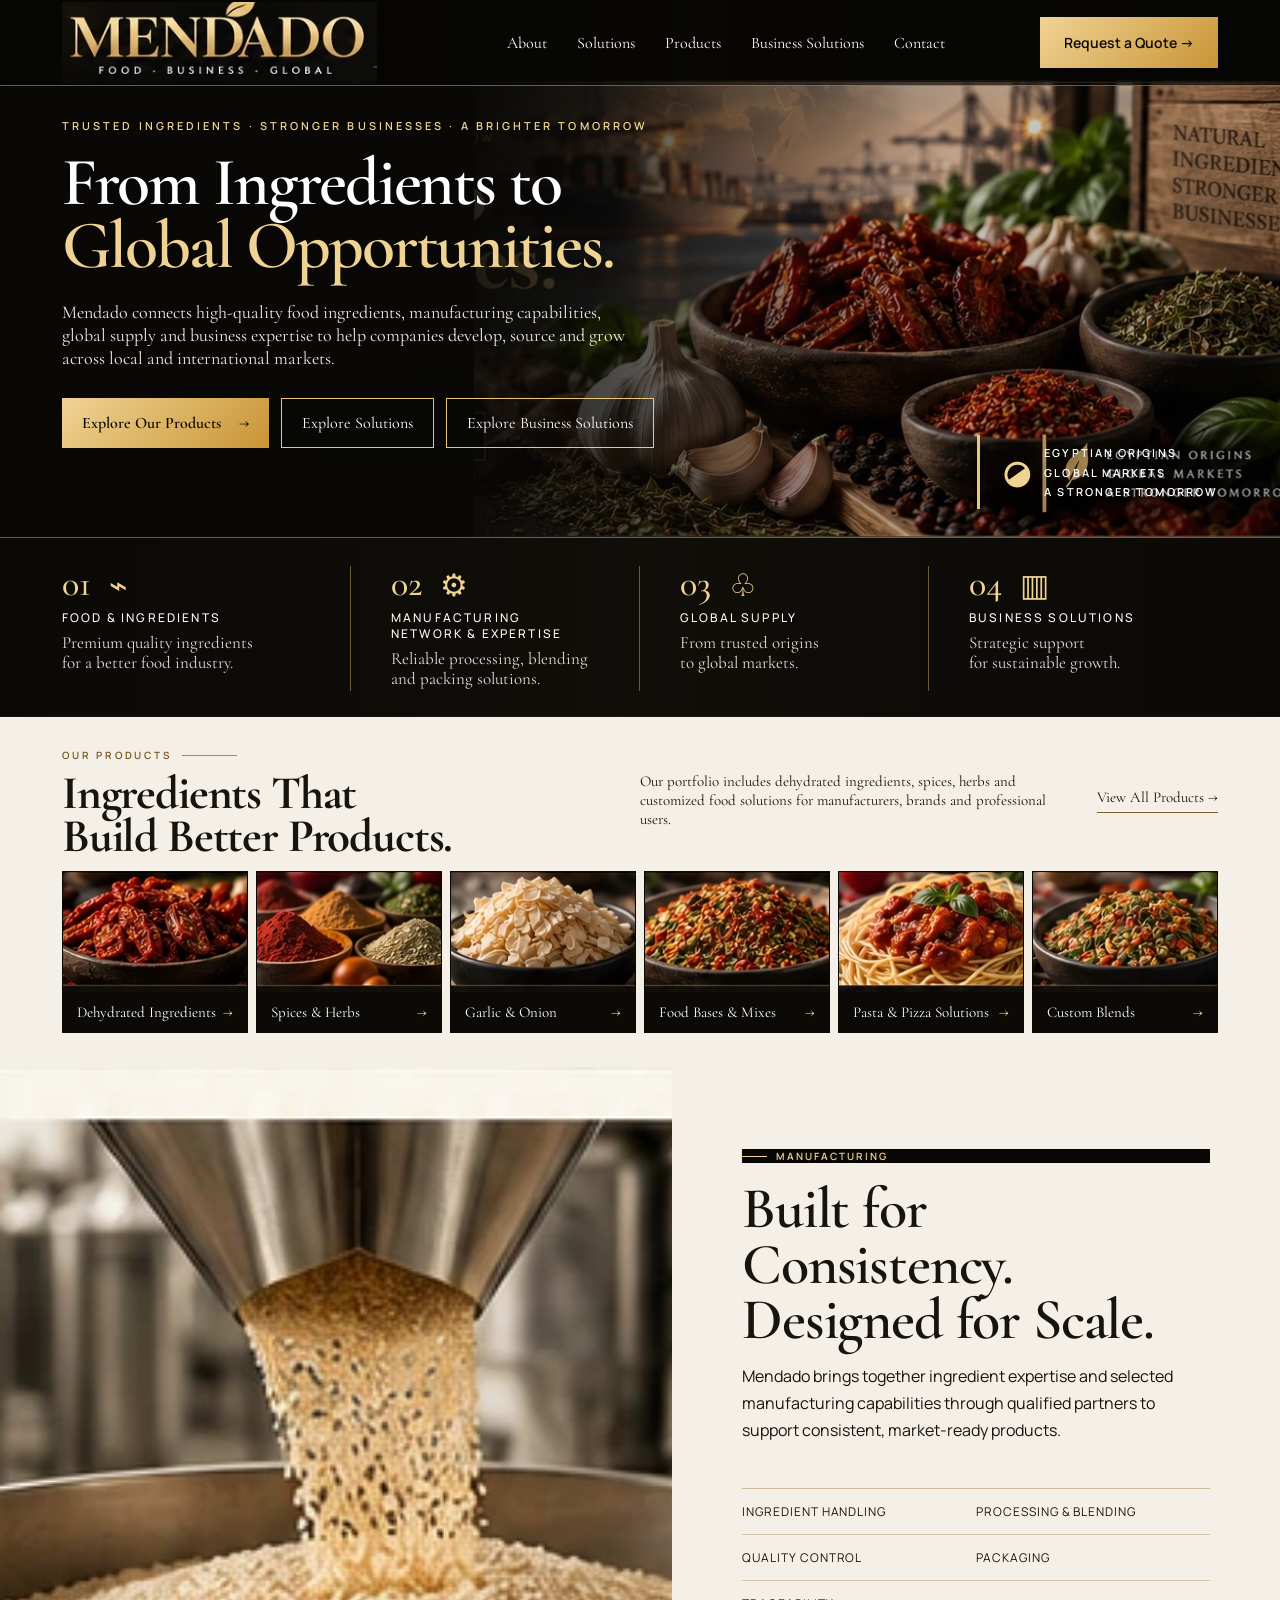
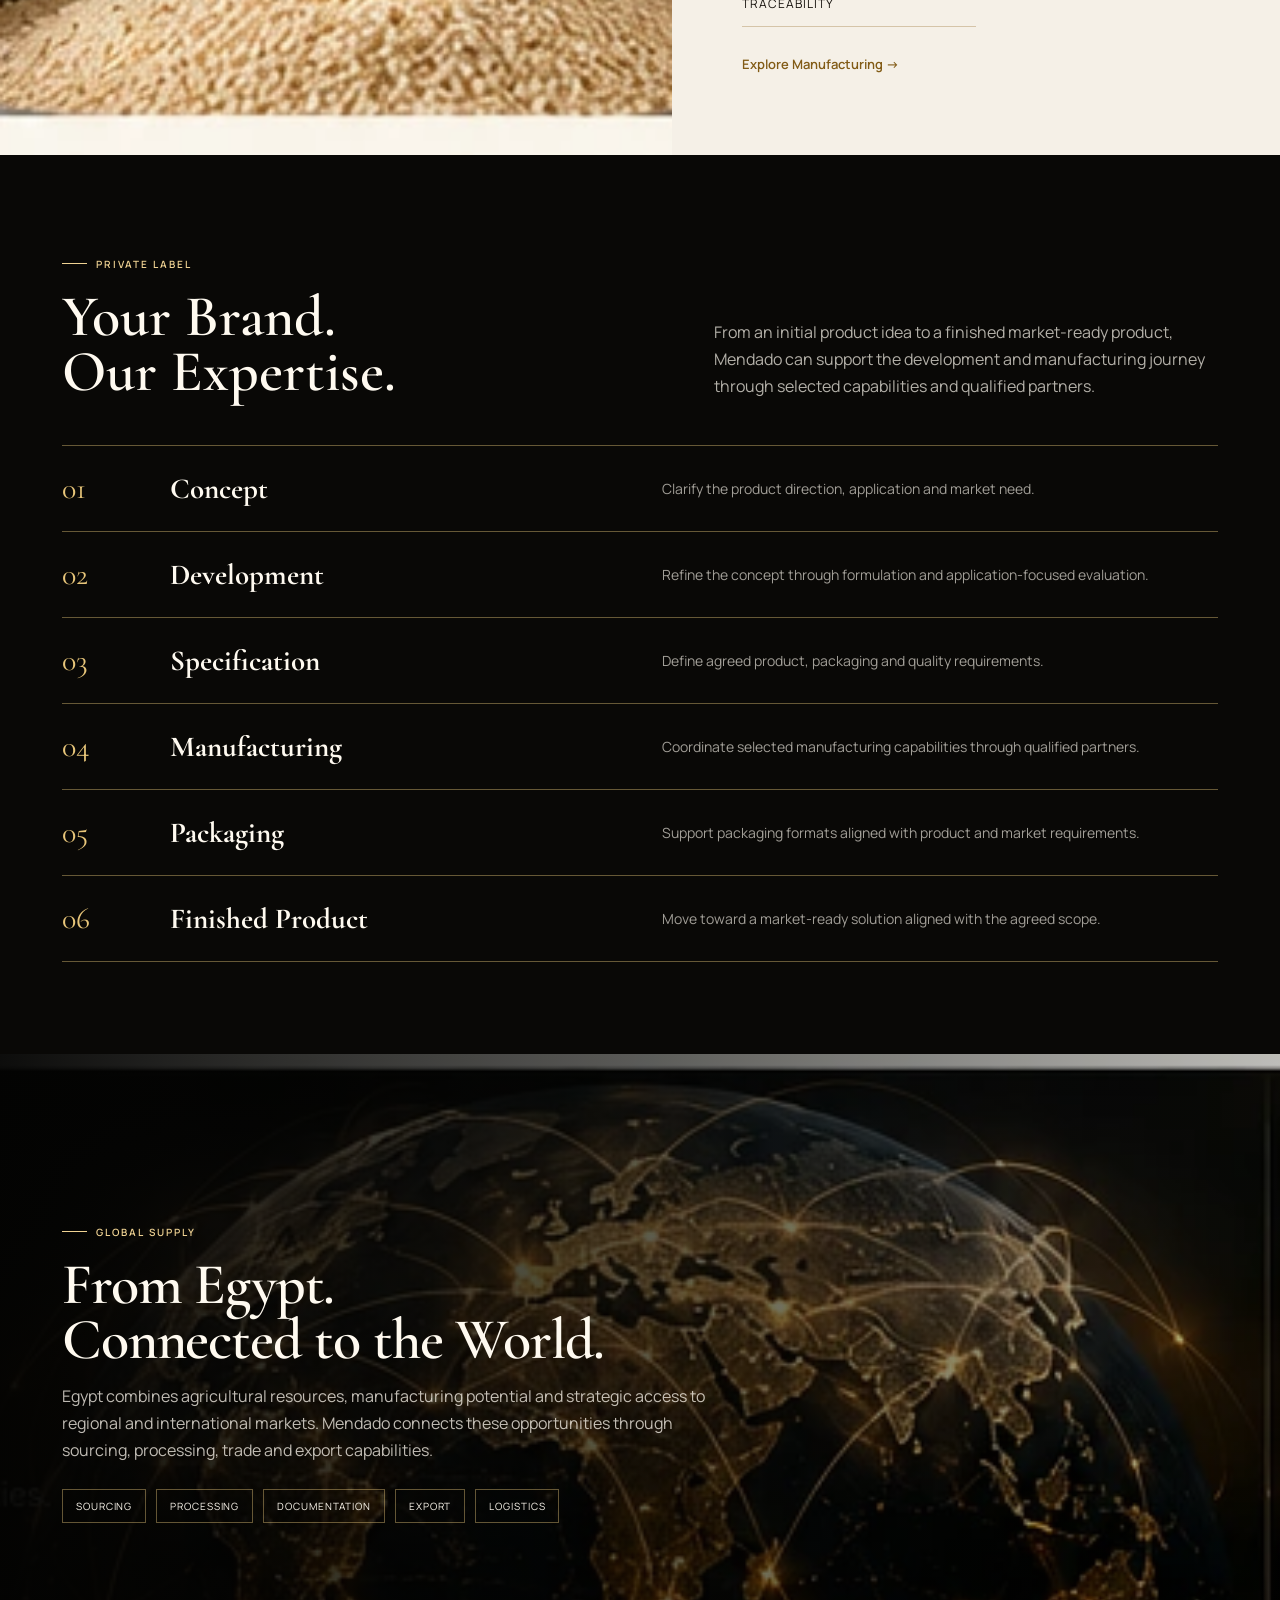
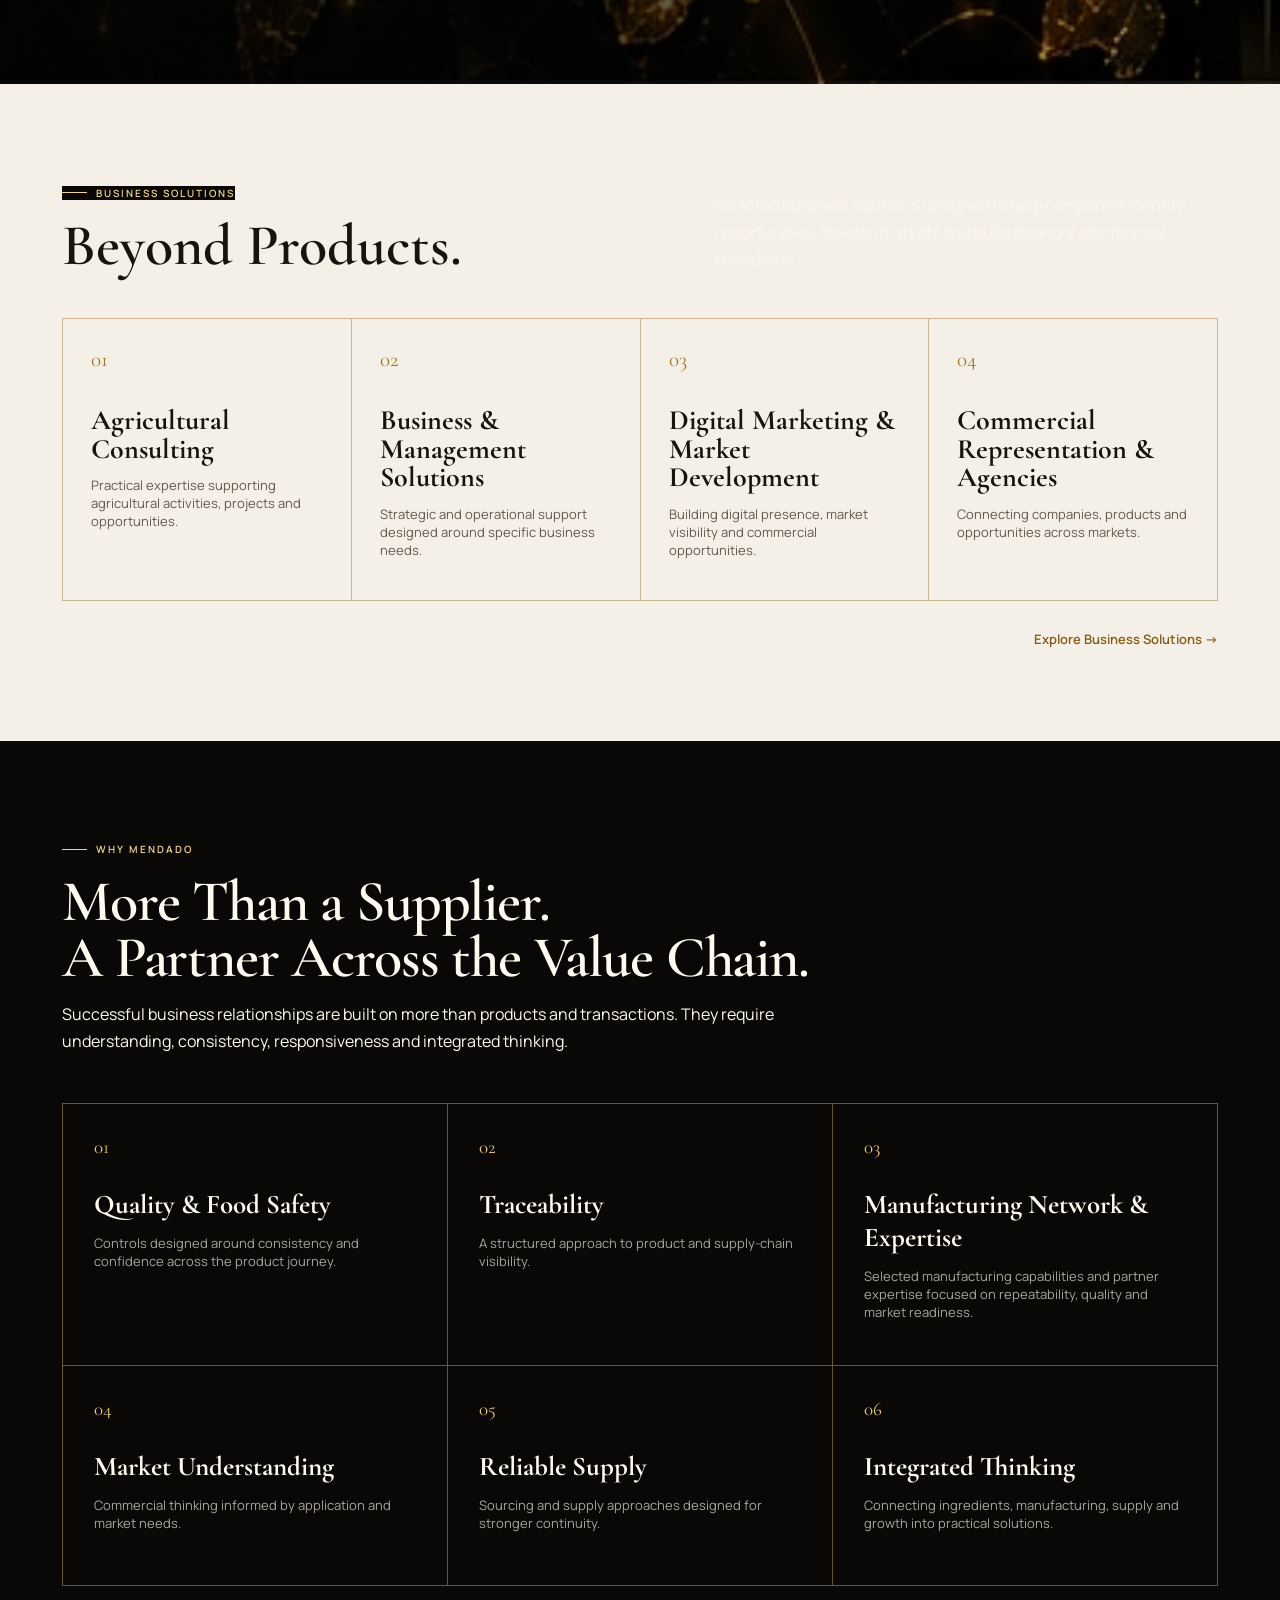
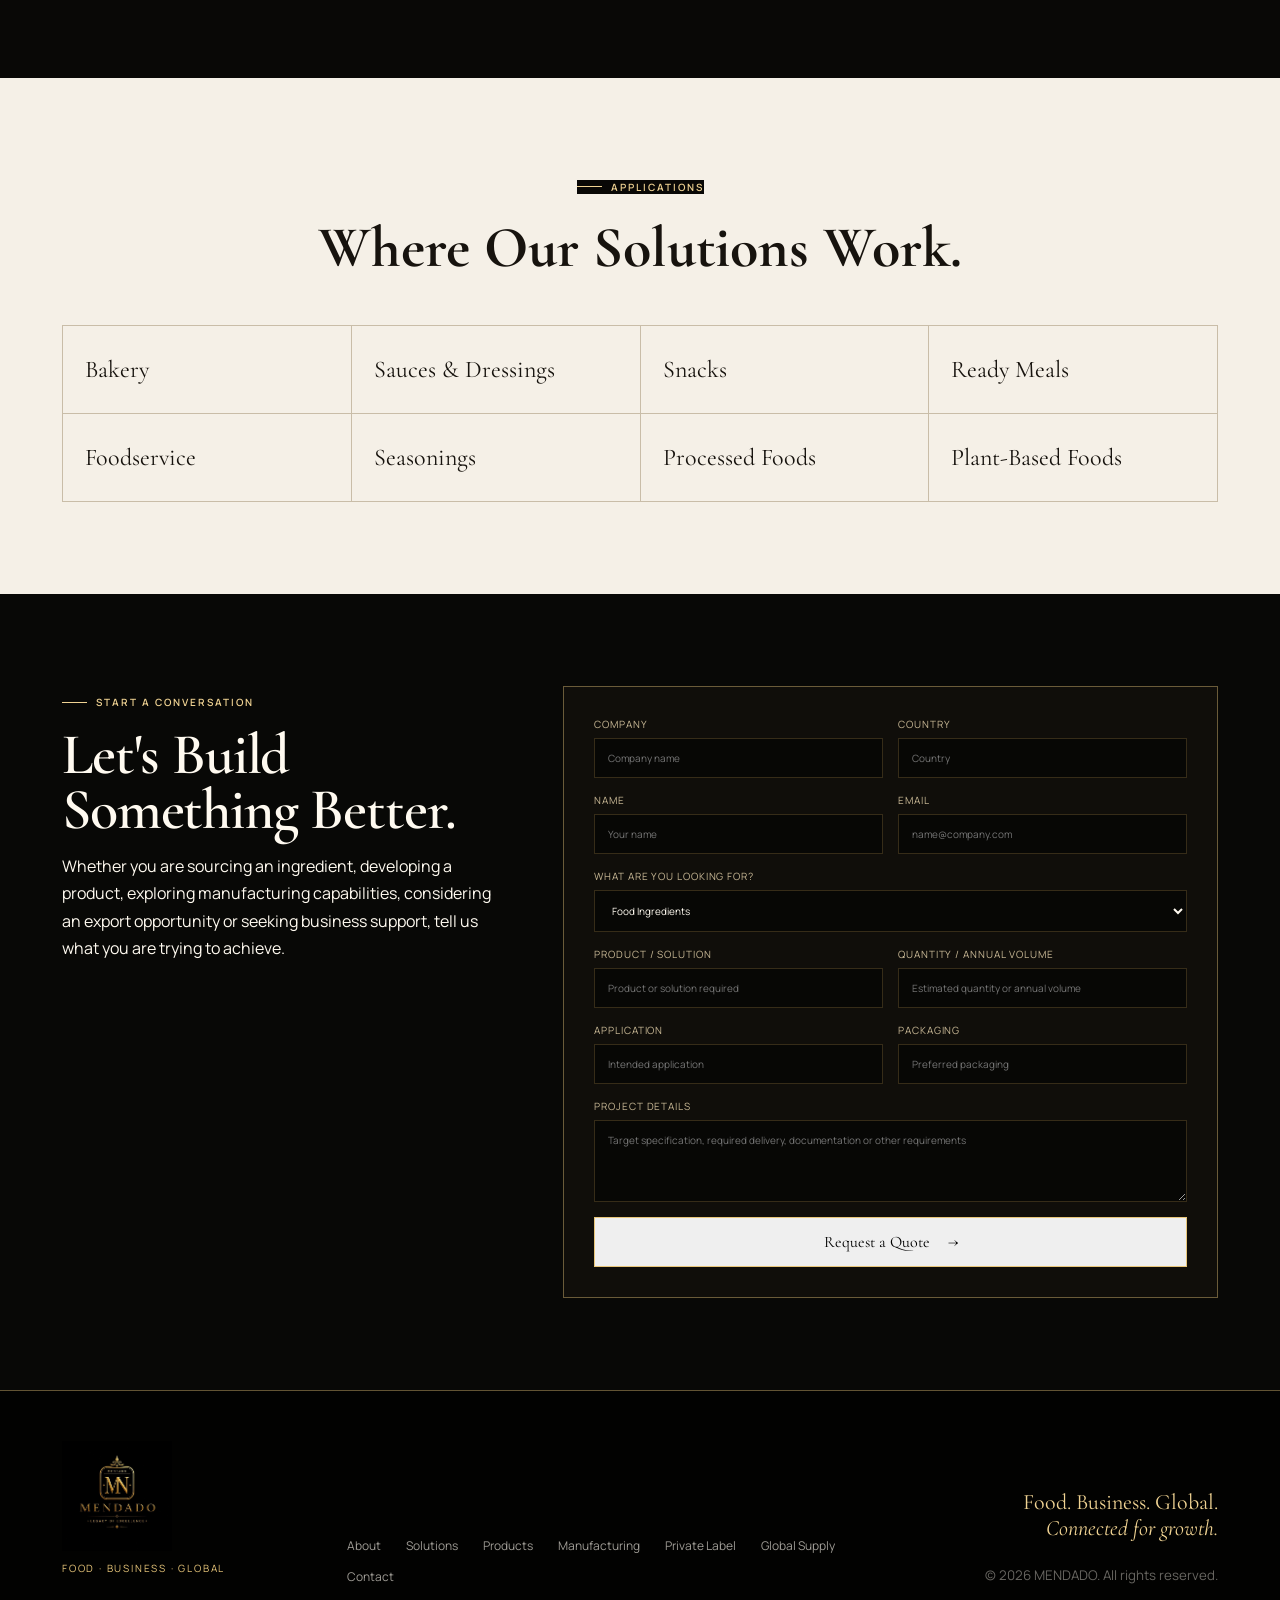
==== commit f3066492: "feat: complete V6-01 structural recovery" ====
--- a/index.html
+++ b/index.html
@@ -11,8 +11,8 @@
   <meta property="og:type" content="website">
   <link rel="preconnect" href="https://fonts.googleapis.com">
   <link rel="preconnect" href="https://fonts.gstatic.com" crossorigin>
-  <link href="https://fonts.googleapis.com/css2?family=Cormorant+Garamond:wght@500;600&family=Manrope:wght@300;400;500;600&display=swap" rel="stylesheet">
-  <link rel="stylesheet" href="styles.css?v=5" />
+  <link href="https://fonts.googleapis.com/css2?family=Cormorant+Garamond:wght@500;600&amp;family=Manrope:wght@300;400;500;600&amp;display=swap" rel="stylesheet">
+  <link rel="stylesheet" href="styles.css?v=6-01" />
 </head>
 <body>
   <header class="site-header" id="top">
@@ -26,17 +26,13 @@
 
     <nav id="main-nav" class="main-nav" aria-label="Primary navigation">
       <a href="#about">About</a>
-      <a href="#solutions">Solutions</a>
+      <a href="#solutions-band">Solutions</a>
       <a href="#products">Products</a>
-      <a href="#manufacturing">Manufacturing</a>
-      <a href="#private-label">Private Label</a>
-      <a href="#global">Global Supply</a>
       <a href="#business">Business Solutions</a>
       <a href="#contact">Contact</a>
     </nav>
 
     <div class="header-actions">
-      <span class="search-icon" aria-hidden="true"></span>
       <a class="header-cta" href="#contact">Request a Quote <span>→</span></a>
     </div>
   </header>
@@ -48,7 +44,7 @@
 
       <div class="hero-content">
         <div class="hero-kicker">TRUSTED INGREDIENTS · STRONGER BUSINESSES · A BRIGHTER TOMORROW</div>
-        <h1>From Ingredients to<br><em>Global Opportunities.</em></h1>
+        <h1>From Ingredients to<br> <em>Global Opportunities.</em></h1>
         <p>Mendado connects high-quality food ingredients, manufacturing capabilities, global supply and business expertise to help companies develop, source and grow across local and international markets.</p>
 
         <div class="hero-actions">
@@ -255,8 +251,7 @@
       <small>© <span id="year"></span> MENDADO. All rights reserved.</small>
     </div>
   </footer>
-  </main>
-
-  <script src="script.js?v=5"></script>
+
+  <script src="script.js?v=6-01"></script>
 </body>
 </html>
--- a/styles.css
+++ b/styles.css
@@ -1,15 +1,33 @@
 
 :root{
-  --black:#090806;
-  --black2:#0f0d09;
-  --ivory:#f5f0e7;
-  --gold:#d7aa4d;
-  --gold2:#e4bc68;
-  --white:#fffaf0;
-  --ink:#17130e;
-  --line:rgba(215,170,77,.42);
+  /* V6 shared design tokens */
+  --color-black:#090806;
+  --color-black-soft:#0f0d09;
+  --color-ivory:#f5f0e7;
+  --color-brand-gold:#E8C67A;
+  --color-brand-gold-highlight:#F0D393;
+  --color-white:#fffaf0;
+  --color-ink:#17130e;
+  --color-gold-line:rgba(232,198,122,.42);
+  --color-gold-line-strong:rgba(232,198,122,.45);
+  --gradient-gold:linear-gradient(135deg,var(--color-brand-gold-highlight),#c99436);
+  --header-height:86px;
+  --header-height-mobile:76px;
+  --page-gutter:62px;
+  --page-gutter-tablet:36px;
+  --page-gutter-mobile:22px;
+  --transition-fast:200ms ease;
   --serif:"Cormorant Garamond",Georgia,serif;
   --sans:"Manrope",Arial,sans-serif;
+  /* Compatibility aliases used throughout the preserved V5 layout. */
+  --black:var(--color-black);
+  --black2:var(--color-black-soft);
+  --ivory:var(--color-ivory);
+  --gold:var(--color-brand-gold);
+  --gold2:var(--color-brand-gold-highlight);
+  --white:var(--color-white);
+  --ink:var(--color-ink);
+  --line:var(--color-gold-line);
 }
 *{box-sizing:border-box}
 html{scroll-behavior:smooth}
@@ -20,25 +38,23 @@
 .sr-only{position:absolute;width:1px;height:1px;overflow:hidden;clip:rect(0,0,0,0);white-space:nowrap}
 
 .site-header{
-  height:86px;position:absolute;left:0;right:0;top:0;z-index:20;
+  height:var(--header-height);position:absolute;left:0;right:0;top:0;z-index:20;
   display:grid;grid-template-columns:350px 1fr auto;align-items:center;
-  padding:0 62px;border-bottom:1px solid rgba(215,170,77,.45);
+  padding:0 var(--page-gutter);border-bottom:1px solid var(--color-gold-line-strong);
   background:linear-gradient(90deg,rgba(5,5,4,.94),rgba(6,5,3,.55) 54%,rgba(5,4,3,.78));
 }
 .brand{align-self:stretch;display:flex;align-items:center}
 .brand img{width:315px;height:82px;object-fit:cover;object-position:left center}
 .main-nav{display:flex;justify-content:center;gap:30px;align-items:center;white-space:nowrap}
-.main-nav a{font-family:var(--serif);font-size:16px;color:#fffaf2;transition:.2s}
+.main-nav a{font-family:var(--serif);font-size:16px;color:#fffaf2;transition:color var(--transition-fast)}
 .main-nav a:hover{color:var(--gold2)}
 .header-actions{display:flex;align-items:center;gap:24px}
-.search-icon{width:18px;height:18px;border:1.5px solid white;border-radius:50%;position:relative;opacity:.9}
-.search-icon:after{content:"";position:absolute;width:7px;height:1.5px;background:white;right:-5px;bottom:0;transform:rotate(45deg)}
-.header-cta{background:linear-gradient(135deg,#e5bd67,#c99436);color:#0b0905;padding:16px 24px;font-weight:600;font-size:14px;white-space:nowrap}
+.header-cta{background:var(--gradient-gold);color:#0b0905;padding:16px 24px;font-weight:600;font-size:14px;white-space:nowrap}
 .menu-toggle{display:none}
 
 .concept-hero{
   min-height:538px;position:relative;overflow:hidden;padding:118px 62px 55px;
-  background:#0a0906;border-bottom:1px solid rgba(215,170,77,.45);
+  background:#0a0906;border-bottom:1px solid var(--color-gold-line-strong);
 }
 .concept-hero-image{
   position:absolute;right:0;top:80px;bottom:0;width:63%;
@@ -57,7 +73,7 @@
 .hero-content p{font-family:var(--serif);font-size:18px;line-height:1.28;max-width:575px;margin:24px 0 0;color:rgba(255,250,240,.94)}
 .hero-actions{display:flex;gap:12px;flex-wrap:wrap;margin-top:28px}
 .btn{display:inline-flex;align-items:center;justify-content:center;gap:18px;padding:14px 20px;font-family:var(--serif);font-size:16px;border:1px solid var(--gold);min-height:50px}
-.btn.primary{background:linear-gradient(135deg,#e5bd67,#c99436);border:0;color:#0c0904;font-weight:600}
+.btn.primary{background:var(--gradient-gold);border:0;color:#0c0904;font-weight:600}
 .btn.outline{background:rgba(0,0,0,.18);color:white}
 .hero-origin-note{
   position:absolute;z-index:4;right:62px;bottom:28px;border-left:3px solid var(--gold);
@@ -166,12 +182,12 @@
   .solutions-band,.products-concept{padding-left:36px;padding-right:36px}
 }
 @media(max-width:900px){
-  .site-header{height:76px;position:fixed;grid-template-columns:1fr auto auto;padding:0 20px;background:#070604}
+  .site-header{height:var(--header-height-mobile);position:fixed;grid-template-columns:1fr auto auto;padding:0 20px;background:#070604}
   .brand img{width:210px;height:70px}
-  .header-cta,.search-icon{display:none}
+  .header-cta{display:none}
   .menu-toggle{display:block;background:none;border:0;width:40px;height:40px}
   .menu-toggle span:not(.sr-only){display:block;height:1px;background:white;margin:8px 0}
-  .main-nav{position:absolute;top:76px;left:0;right:0;display:none;flex-direction:column;align-items:flex-start;background:#070604;padding:24px}
+  .main-nav{position:absolute;top:var(--header-height-mobile);left:0;right:0;display:none;flex-direction:column;align-items:flex-start;background:#070604;padding:24px}
   .main-nav.open{display:flex}
   .concept-hero{padding:120px 22px 40px;min-height:720px}
   .concept-hero-image{top:76px;width:100%;opacity:.58;background-position:62% center}
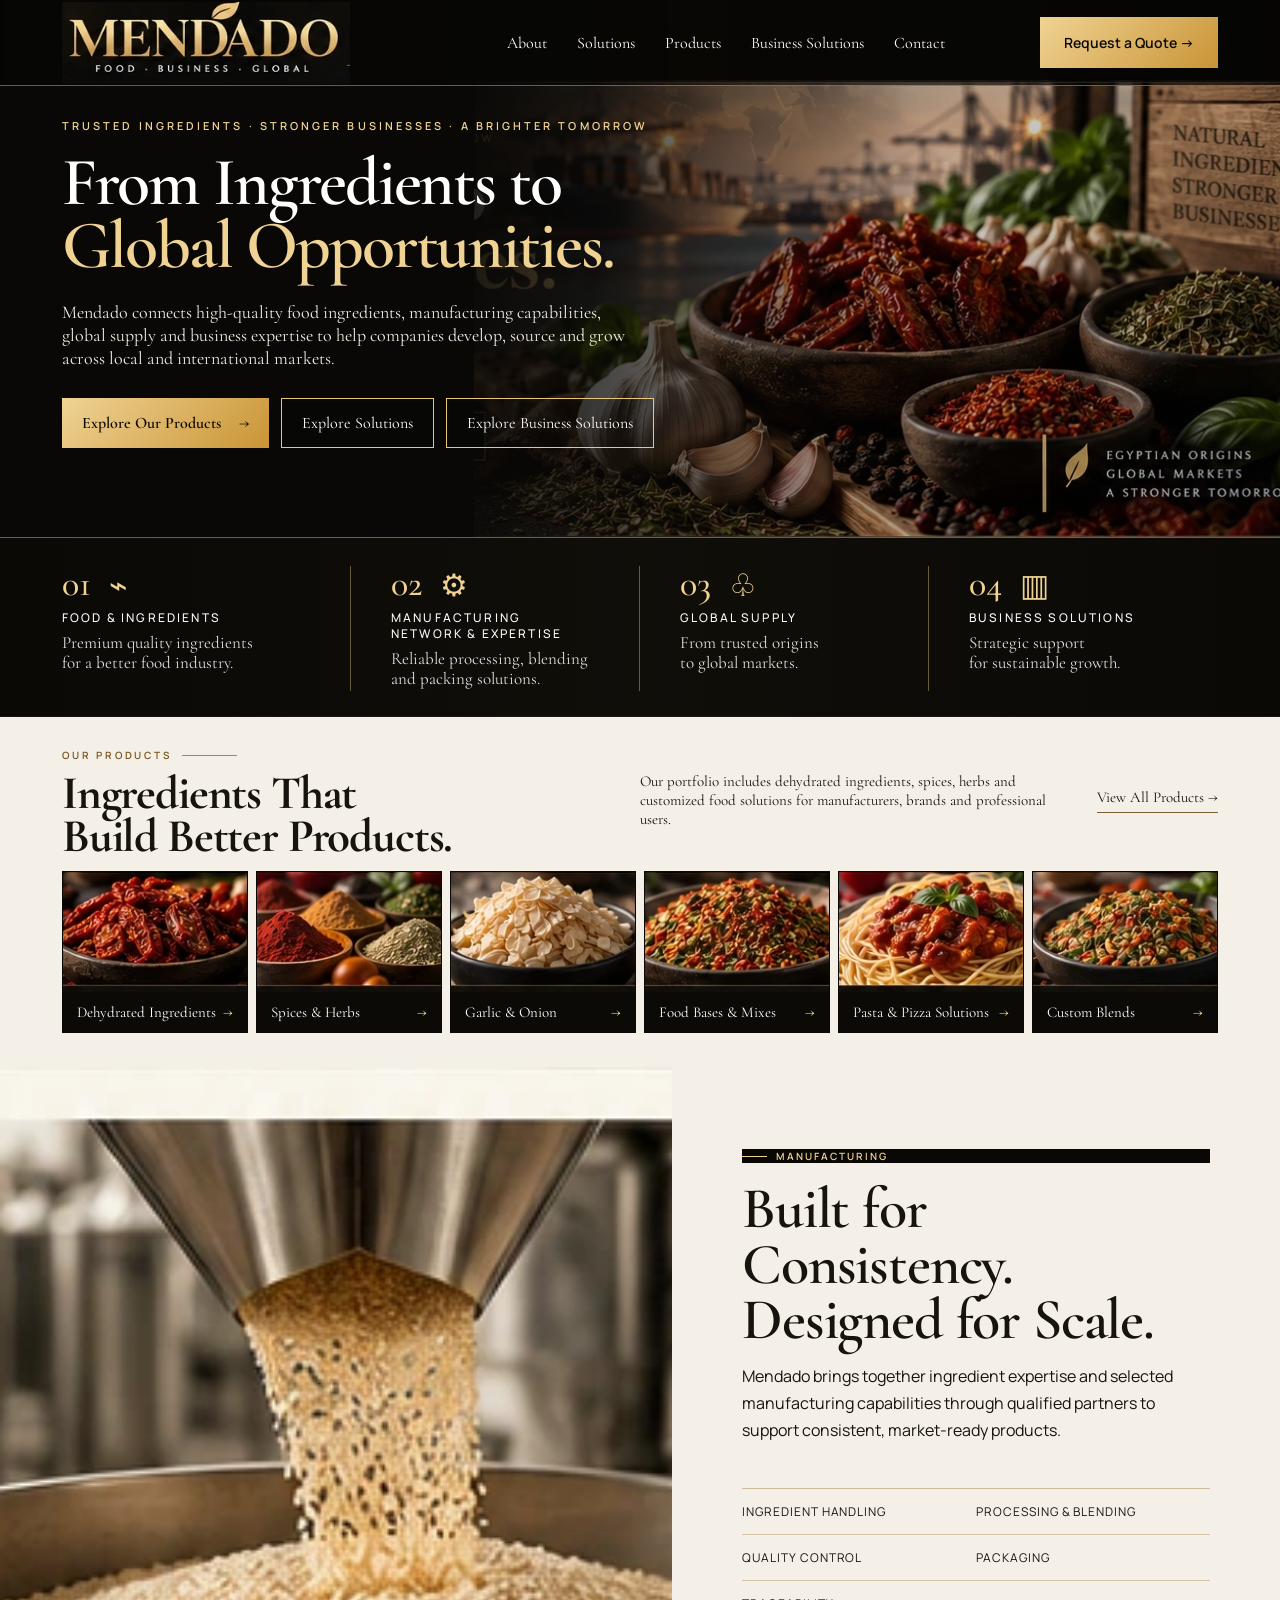
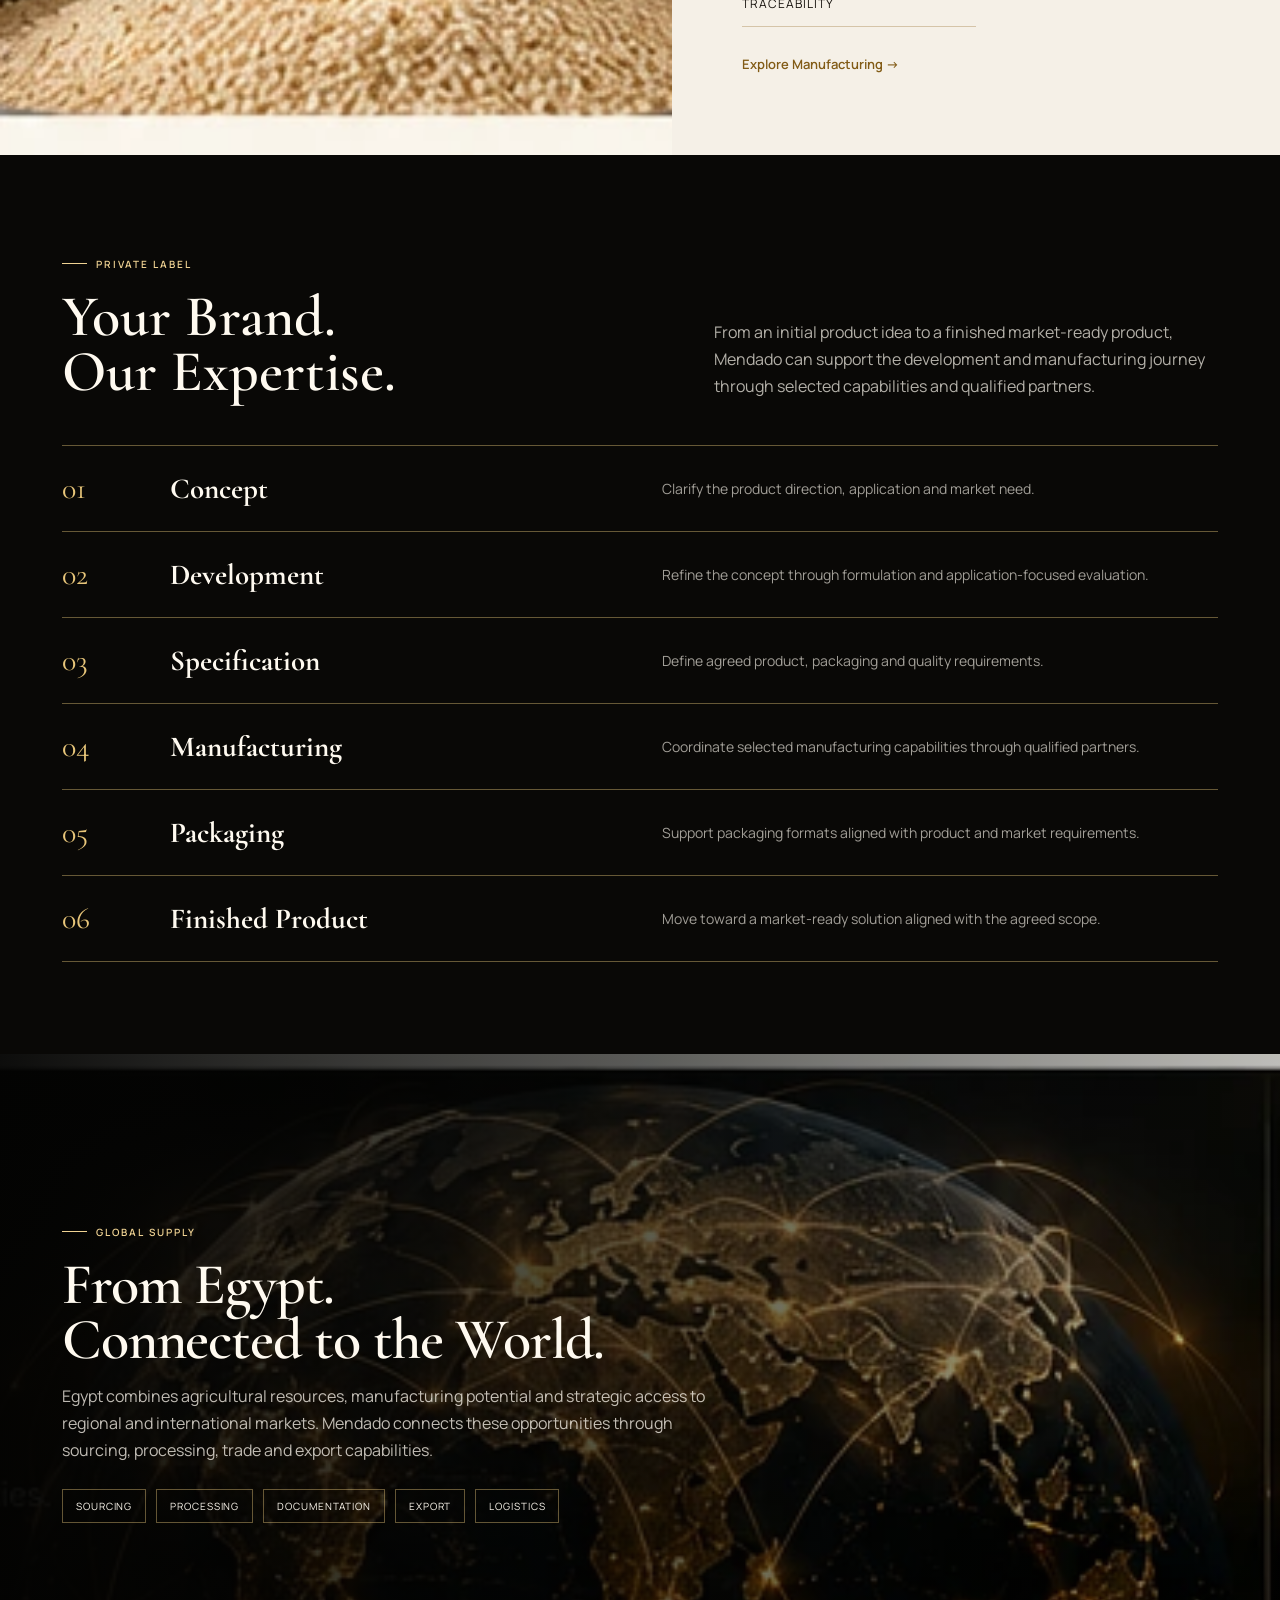
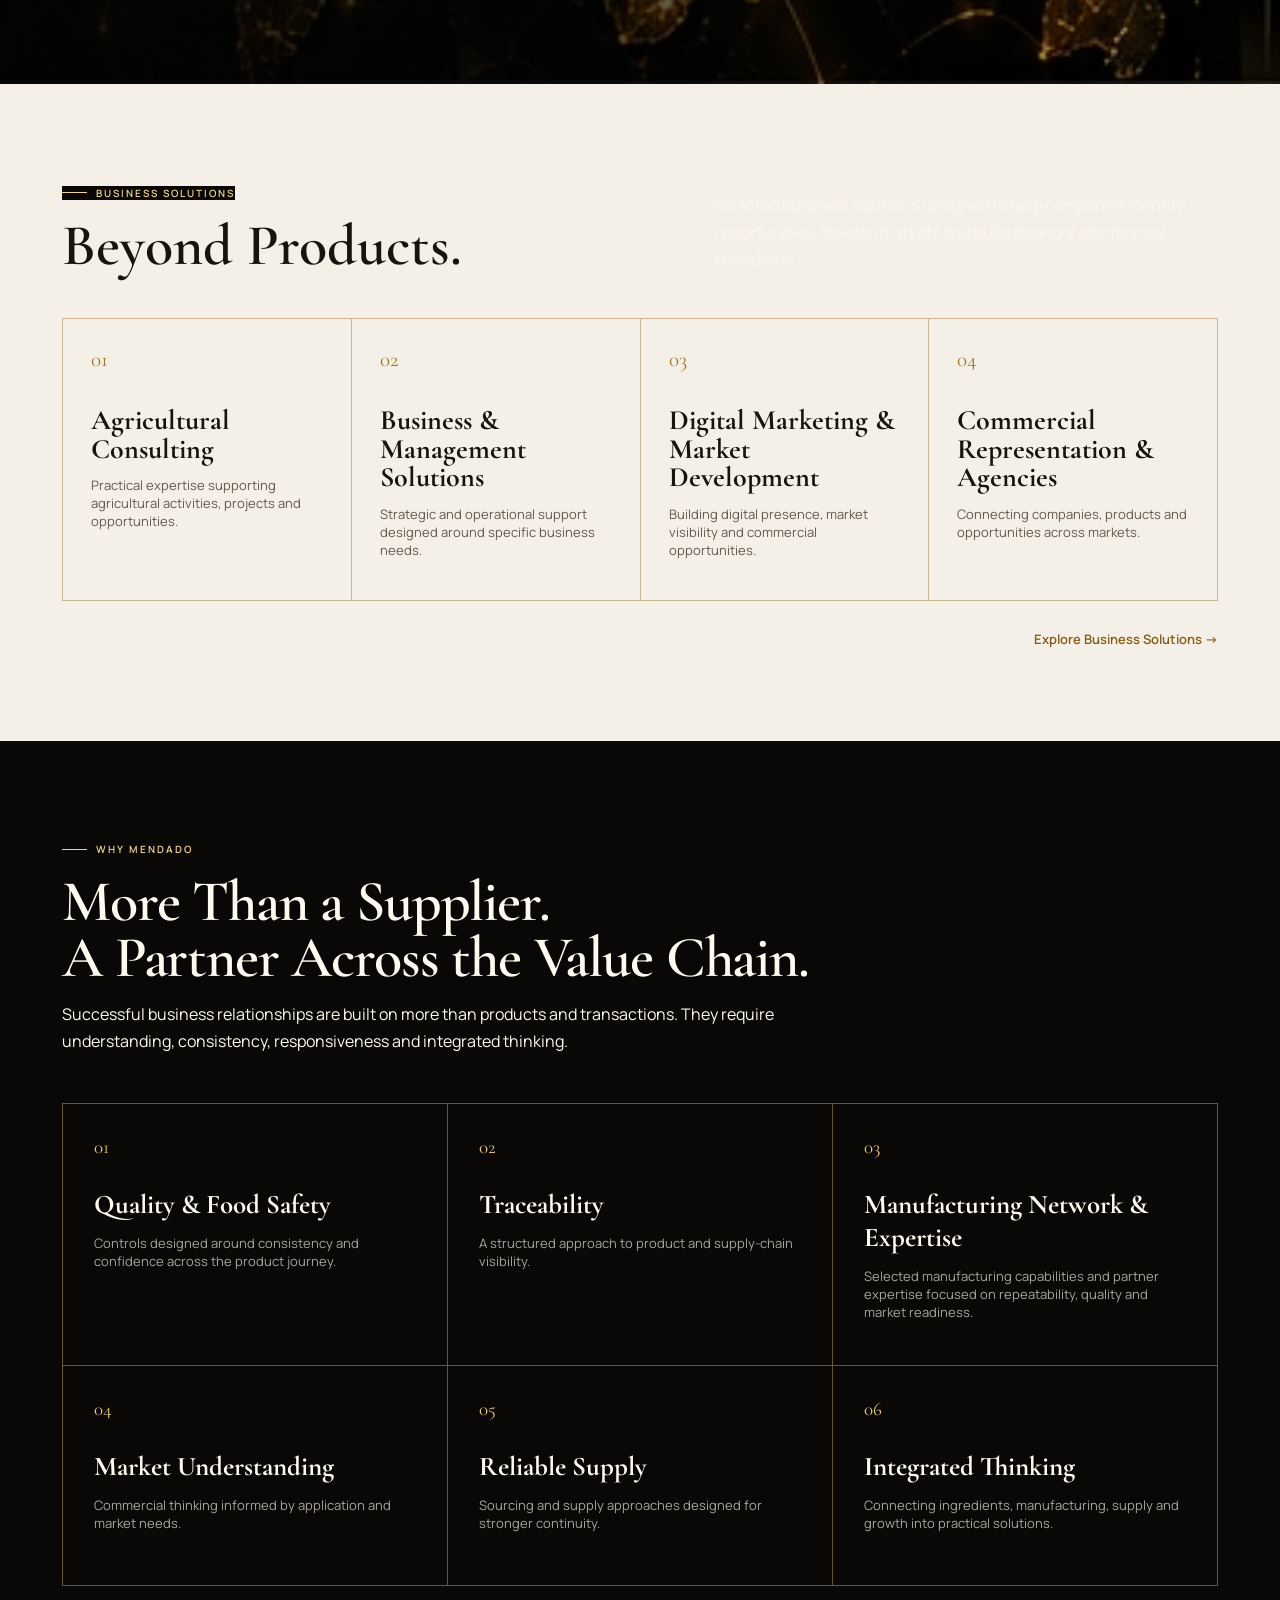
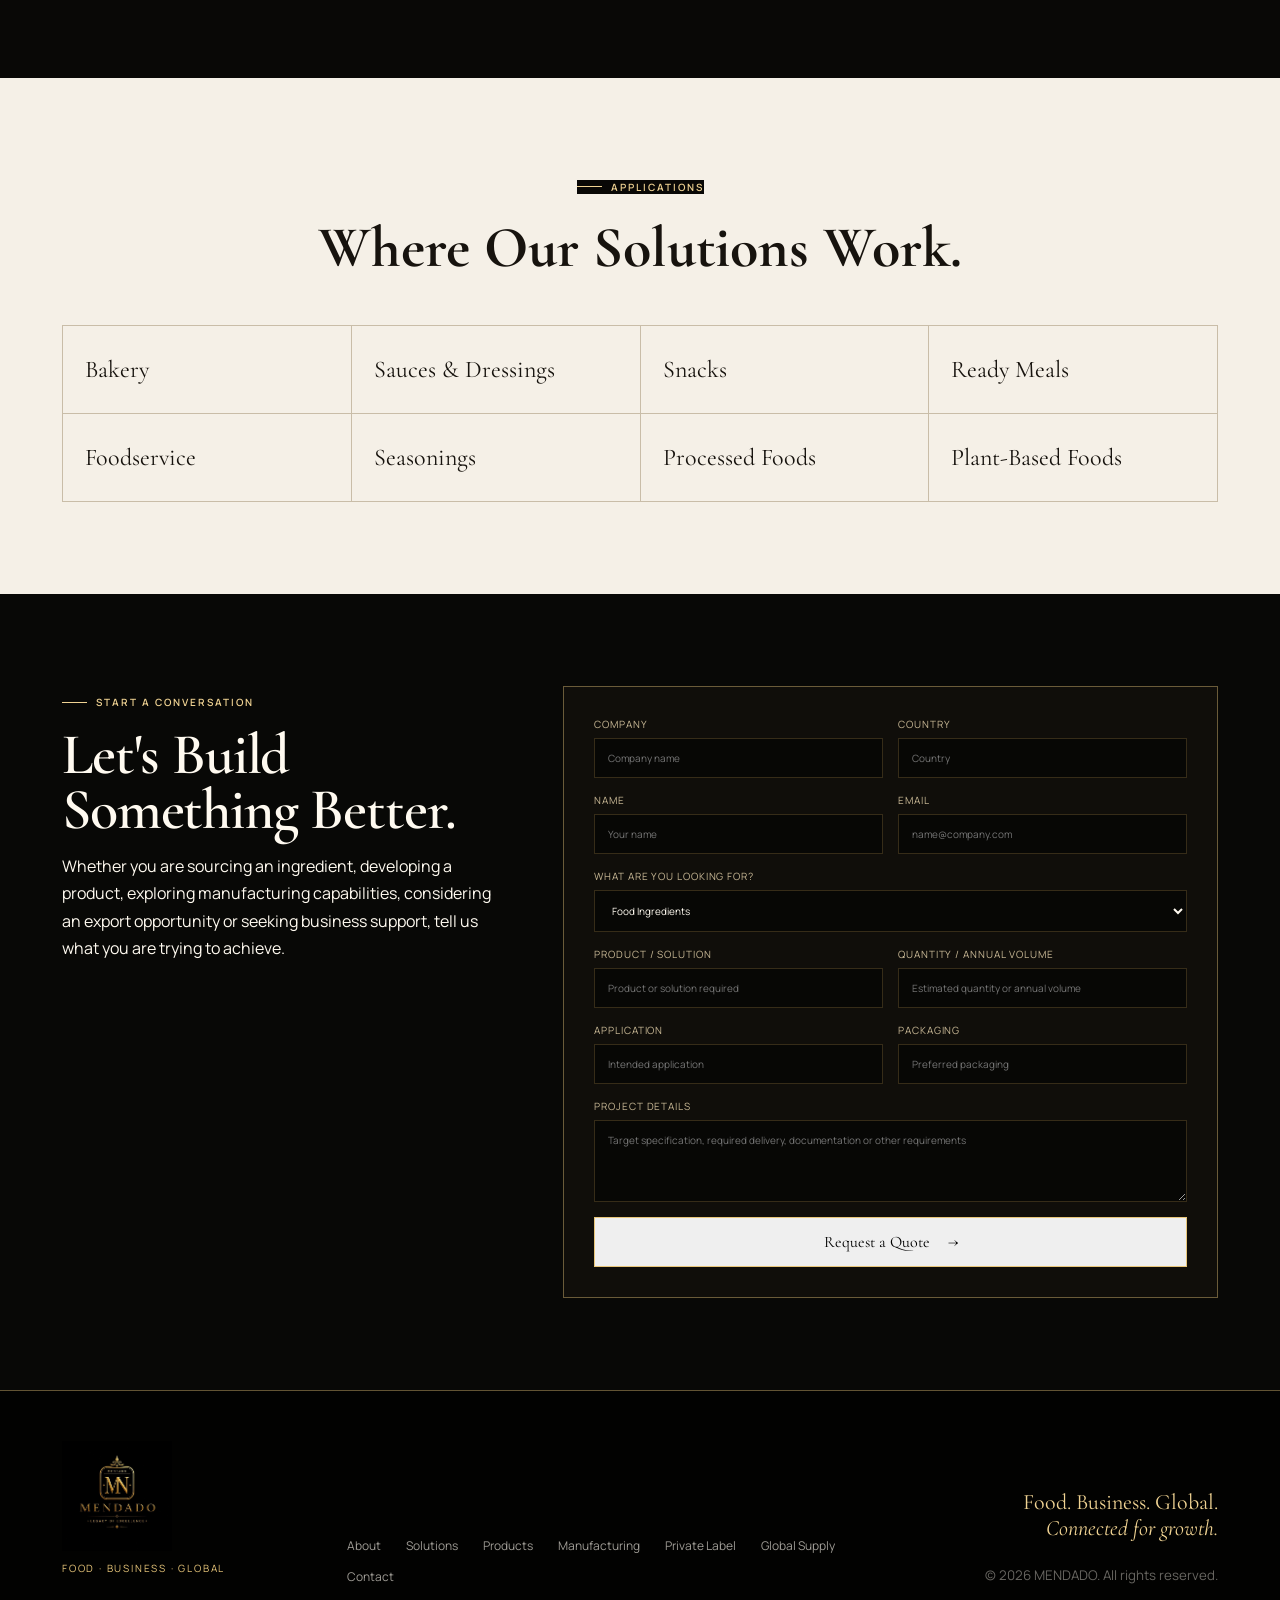
==== commit d358417e: "fix: correct V6-01 hero note and mobile logo" ====
--- a/index.html
+++ b/index.html
@@ -54,10 +54,6 @@
         </div>
       </div>
 
-      <div class="hero-origin-note">
-        <span class="origin-leaf">◒</span>
-        <div>EGYPTIAN ORIGINS<br>GLOBAL MARKETS<br>A STRONGER TOMORROW</div>
-      </div>
     </section>
 
     <section class="solutions-band" id="solutions-band">
--- a/styles.css
+++ b/styles.css
@@ -44,7 +44,7 @@
   background:linear-gradient(90deg,rgba(5,5,4,.94),rgba(6,5,3,.55) 54%,rgba(5,4,3,.78));
 }
 .brand{align-self:stretch;display:flex;align-items:center}
-.brand img{width:315px;height:82px;object-fit:cover;object-position:left center}
+.brand img{width:315px;height:auto;max-height:82px;object-fit:contain;object-position:left center}
 .main-nav{display:flex;justify-content:center;gap:30px;align-items:center;white-space:nowrap}
 .main-nav a{font-family:var(--serif);font-size:16px;color:#fffaf2;transition:color var(--transition-fast)}
 .main-nav a:hover{color:var(--gold2)}
@@ -75,13 +75,6 @@
 .btn{display:inline-flex;align-items:center;justify-content:center;gap:18px;padding:14px 20px;font-family:var(--serif);font-size:16px;border:1px solid var(--gold);min-height:50px}
 .btn.primary{background:var(--gradient-gold);border:0;color:#0c0904;font-weight:600}
 .btn.outline{background:rgba(0,0,0,.18);color:white}
-.hero-origin-note{
-  position:absolute;z-index:4;right:62px;bottom:28px;border-left:3px solid var(--gold);
-  padding:8px 0 8px 20px;display:flex;gap:14px;align-items:center;color:#fff;
-  font-size:11px;letter-spacing:.19em;line-height:1.75;font-weight:600
-}
-.origin-leaf{font-size:32px;color:var(--gold2);transform:rotate(-35deg)}
-
 .solutions-band{
   display:grid;grid-template-columns:repeat(4,1fr);
   background:linear-gradient(90deg,#0a0906,#100e09,#0a0906);
@@ -183,7 +176,7 @@
 }
 @media(max-width:900px){
   .site-header{height:var(--header-height-mobile);position:fixed;grid-template-columns:1fr auto auto;padding:0 20px;background:#070604}
-  .brand img{width:210px;height:70px}
+  .brand img{width:210px;height:auto;max-height:64px}
   .header-cta{display:none}
   .menu-toggle{display:block;background:none;border:0;width:40px;height:40px}
   .menu-toggle span:not(.sr-only){display:block;height:1px;background:white;margin:8px 0}
@@ -194,7 +187,6 @@
   .concept-shade{background:linear-gradient(180deg,rgba(7,6,4,.68),rgba(7,6,4,.96) 72%)}
   .hero-kicker{white-space:normal;line-height:1.6}
   .hero-content h1{font-size:56px}
-  .hero-origin-note{right:22px;bottom:24px}
   .solutions-band{grid-template-columns:1fr 1fr;padding:25px 22px}
   .solutions-band article{padding:18px;border-bottom:1px solid var(--line)}
   .products-concept{padding:28px 22px}
@@ -215,11 +207,12 @@
   .hero-content h1{font-size:46px}
   .hero-content p{font-size:16px}
   .btn{width:100%}
-  .hero-origin-note{display:none}
   .solutions-band{grid-template-columns:1fr}
   .solutions-band article{padding:18px 0;border-right:0}
   .products-heading h2{font-size:42px}
   .product-grid-concept{grid-template-columns:1fr}
   .concept-product img{height:190px}
+  .journey-step{grid-template-columns:44px 1fr;gap:10px 16px}
+  .journey-step p{grid-column:2}
   .business-grid,.why-grid,.application-grid,.field-row{grid-template-columns:1fr}
 }
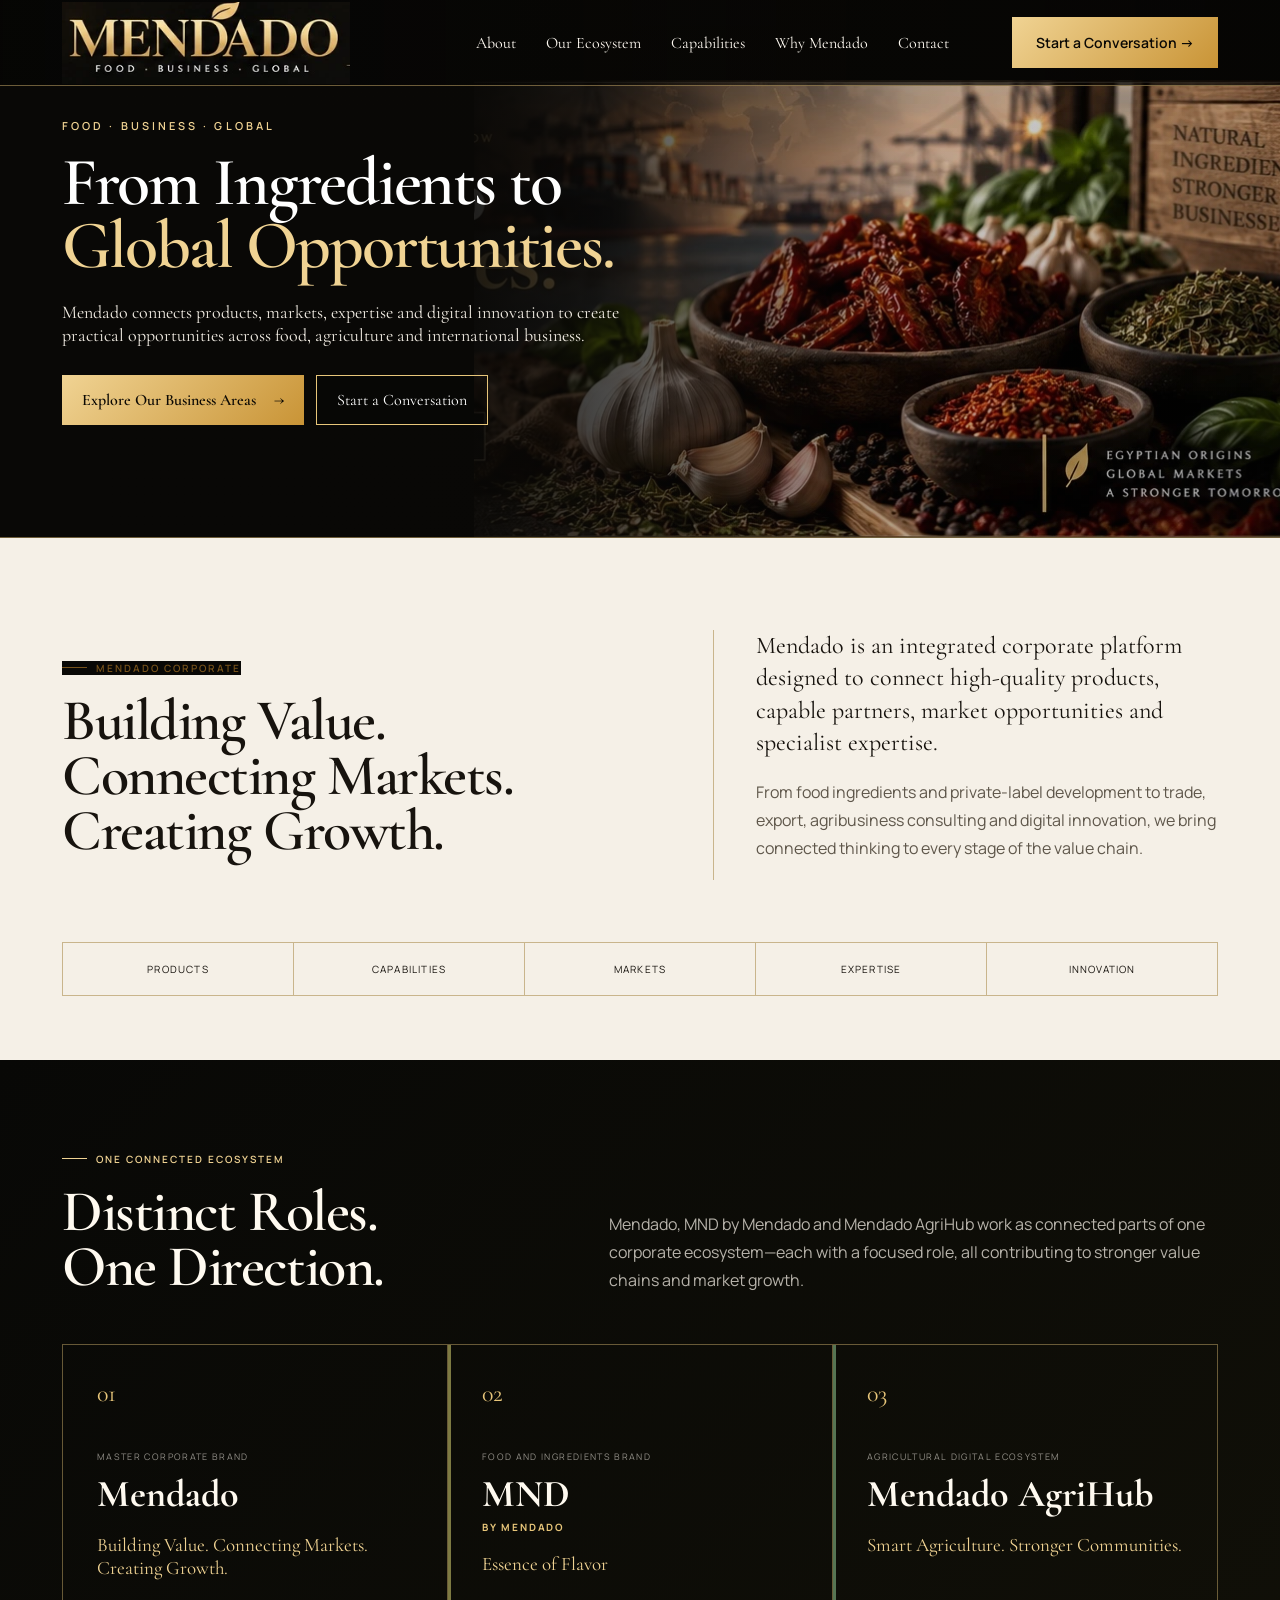
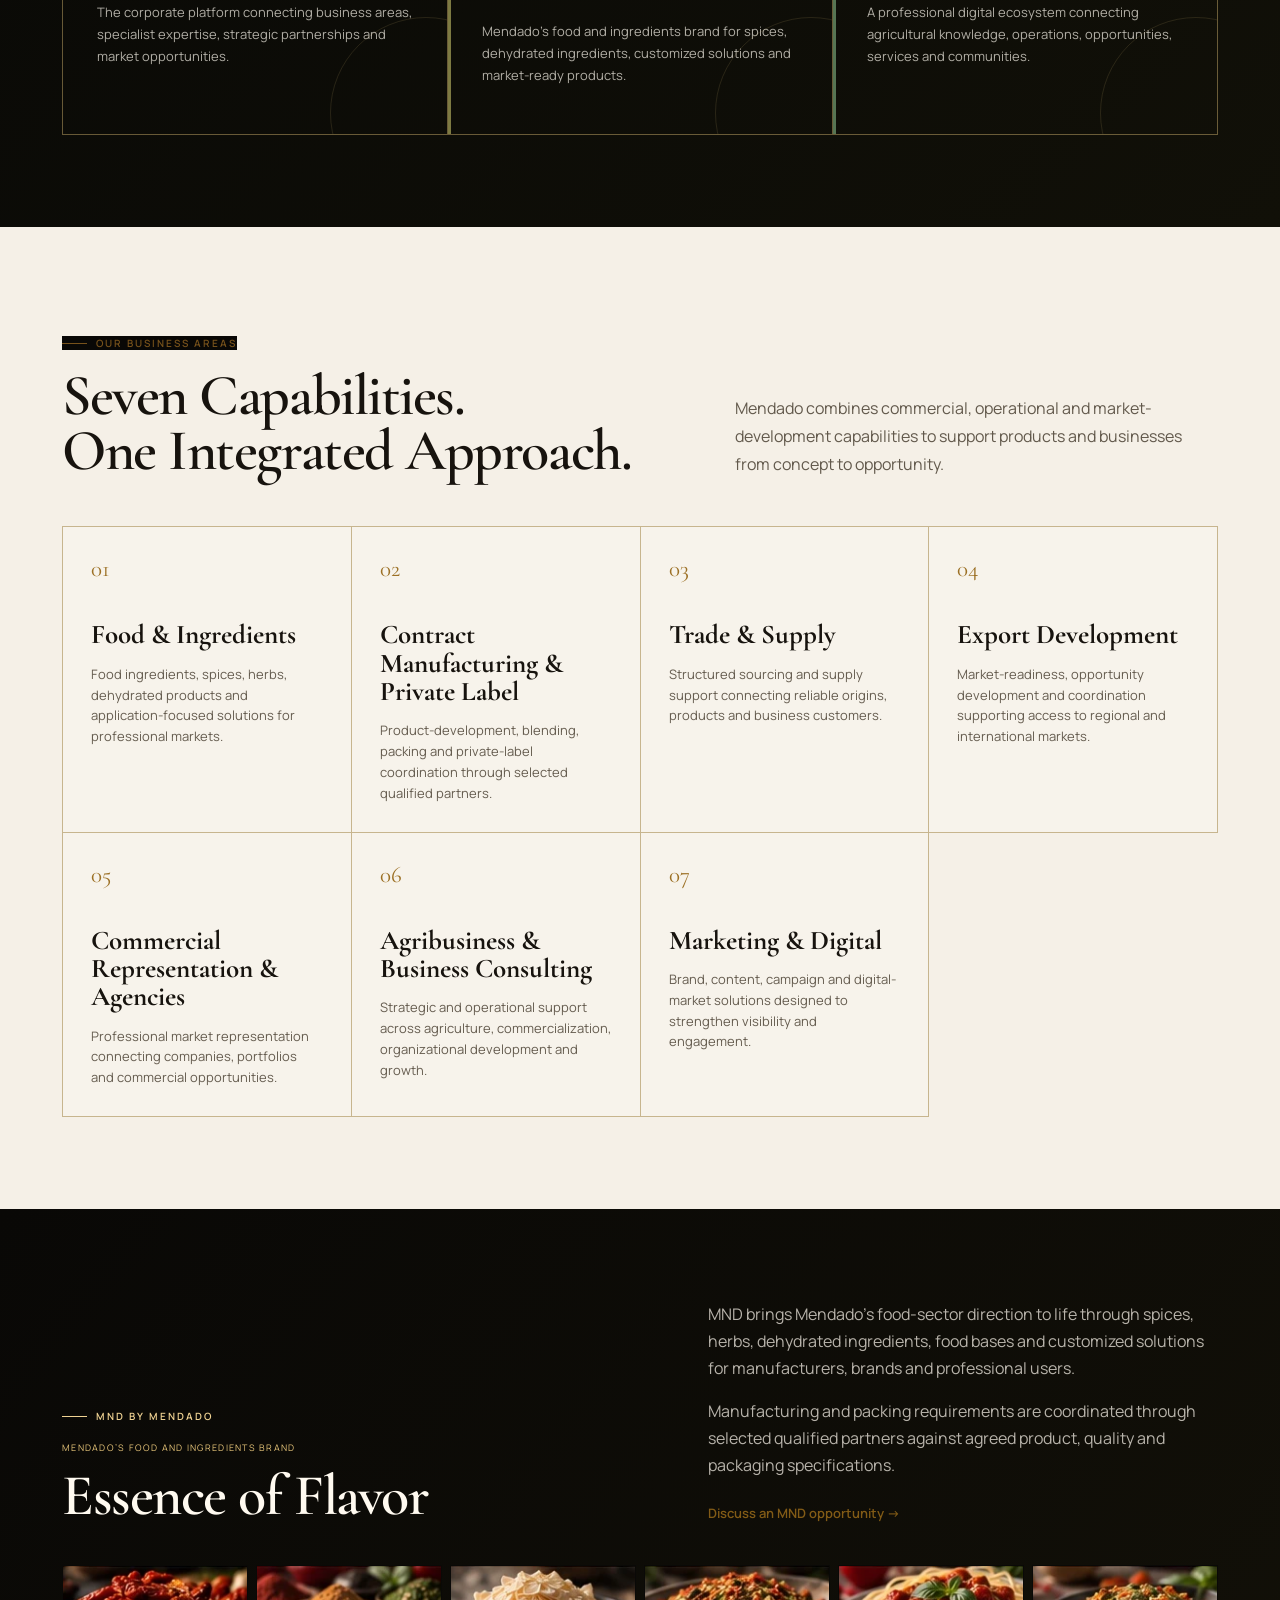
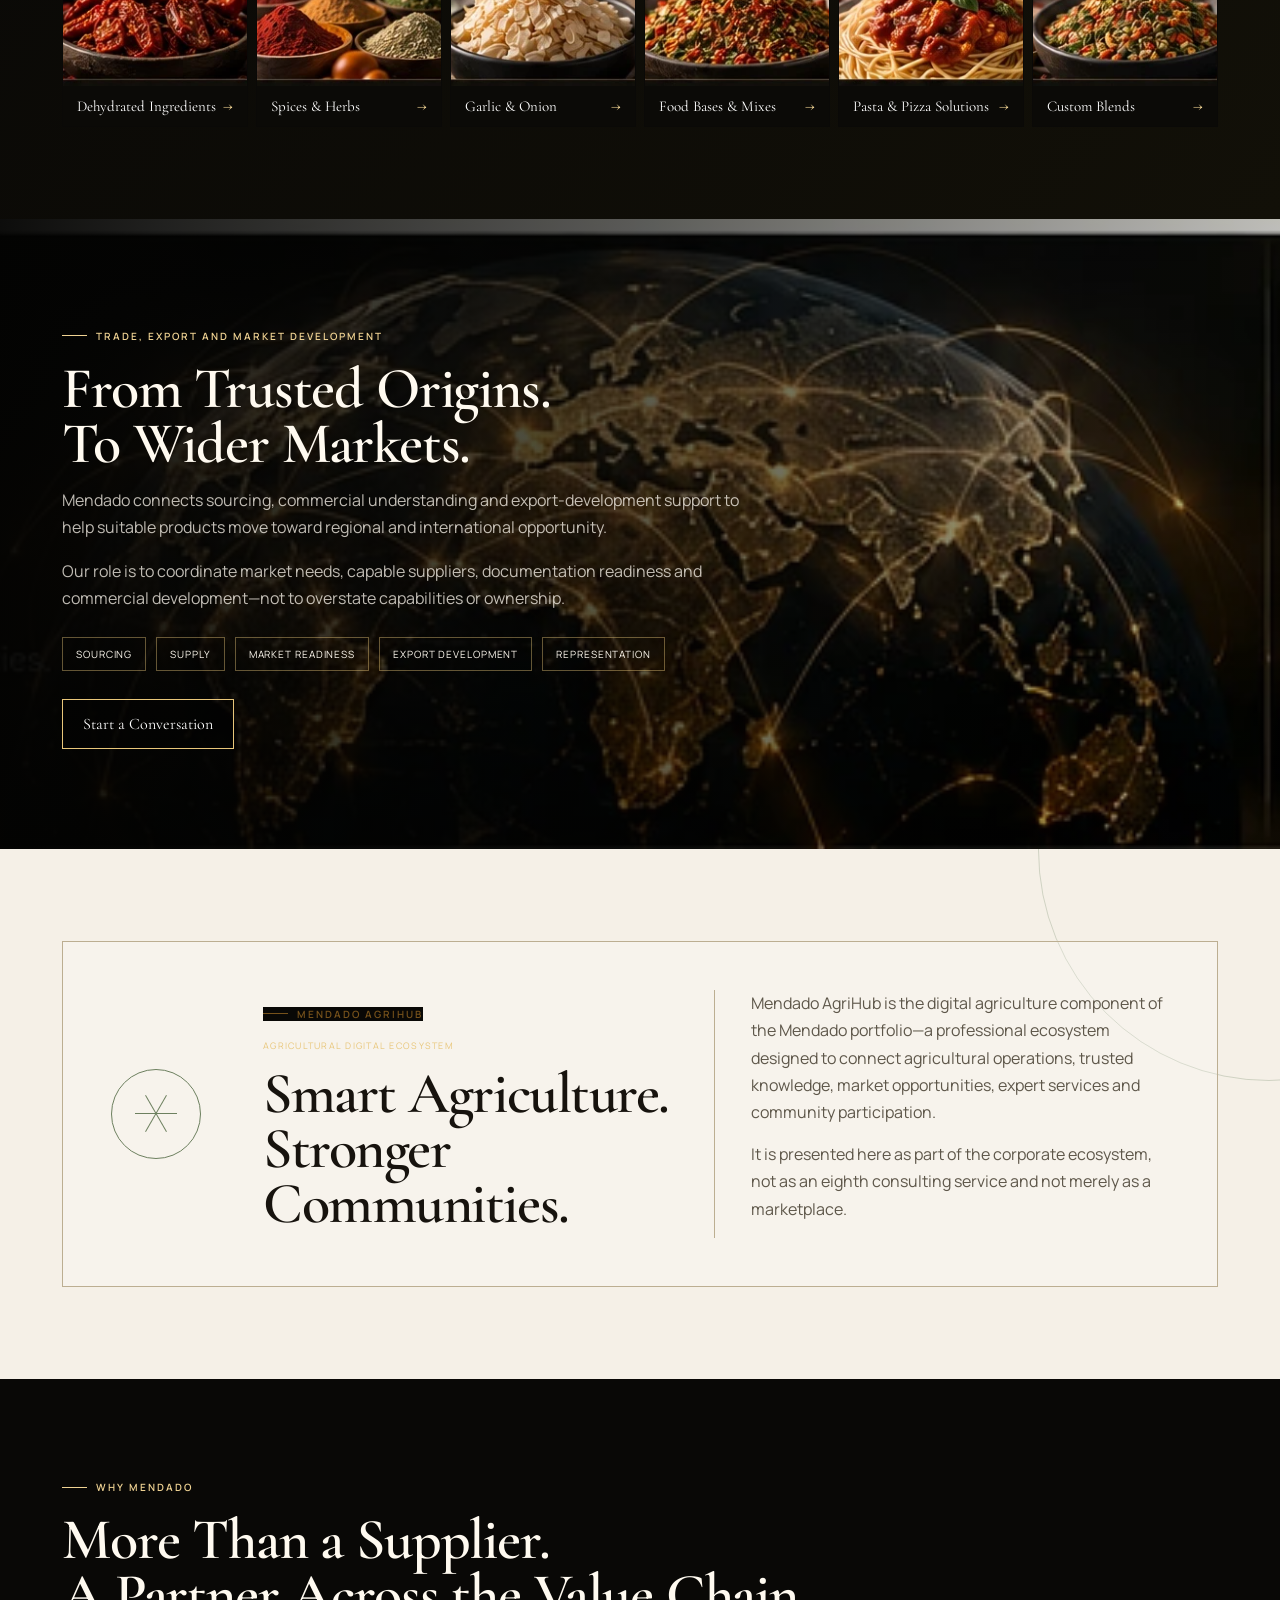
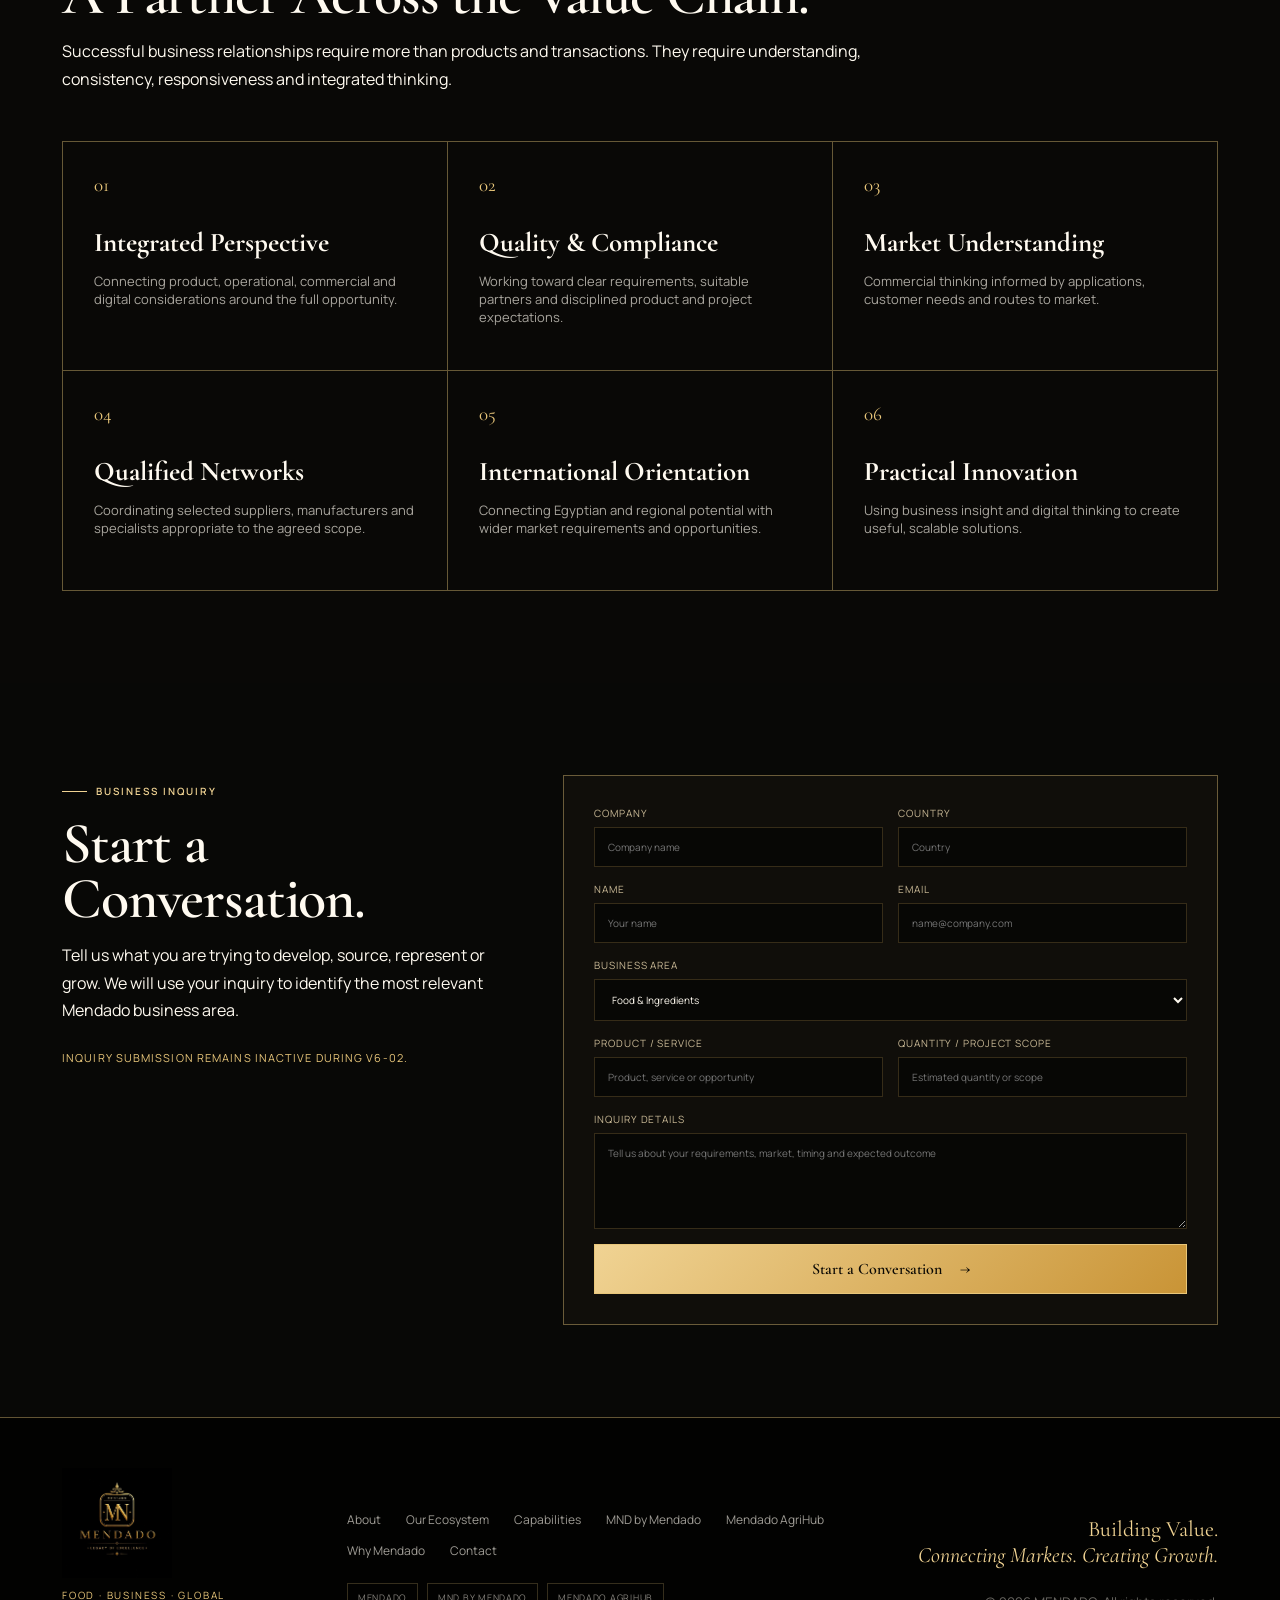
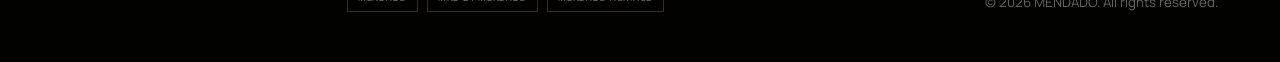
==== commit 5d3704d8: "feat: implement V6-02 architecture and content" ====
--- a/index.html
+++ b/index.html
@@ -3,21 +3,21 @@
 <head>
   <meta charset="utf-8" />
   <meta name="viewport" content="width=device-width, initial-scale=1" />
-  <meta name="description" content="MENDADO — Food. Business. Global. Integrated B2B solutions across food ingredients, manufacturing, global supply and business development." />
-  <title>MENDADO | Food. Business. Global.</title>
+  <meta name="description" content="MENDADO connects food and ingredients, manufacturing partnerships, trade, export development, agribusiness expertise and digital innovation." />
+  <title>MENDADO | Building Value. Connecting Markets. Creating Growth.</title>
   <meta name="theme-color" content="#080806">
   <meta property="og:title" content="MENDADO | Food. Business. Global.">
-  <meta property="og:description" content="Integrated B2B solutions across food ingredients, manufacturing, global supply and business development.">
+  <meta property="og:description" content="An integrated corporate ecosystem connecting products, markets, expertise and digital innovation.">
   <meta property="og:type" content="website">
   <link rel="preconnect" href="https://fonts.googleapis.com">
   <link rel="preconnect" href="https://fonts.gstatic.com" crossorigin>
   <link href="https://fonts.googleapis.com/css2?family=Cormorant+Garamond:wght@500;600&amp;family=Manrope:wght@300;400;500;600&amp;display=swap" rel="stylesheet">
-  <link rel="stylesheet" href="styles.css?v=6-01" />
+  <link rel="stylesheet" href="styles.css?v=6-02" />
 </head>
 <body>
   <header class="site-header" id="top">
     <a class="brand" href="#top" aria-label="MENDADO home">
-      <img src="assets/concept-logo.webp" alt="MENDADO" />
+      <img src="assets/concept-logo.webp" alt="MENDADO — Food, Business, Global" />
     </a>
 
     <button class="menu-toggle" aria-expanded="false" aria-controls="main-nav">
@@ -26,67 +26,114 @@
 
     <nav id="main-nav" class="main-nav" aria-label="Primary navigation">
       <a href="#about">About</a>
-      <a href="#solutions-band">Solutions</a>
-      <a href="#products">Products</a>
-      <a href="#business">Business Solutions</a>
+      <a href="#ecosystem">Our Ecosystem</a>
+      <a href="#capabilities">Capabilities</a>
+      <a href="#why-mendado">Why Mendado</a>
       <a href="#contact">Contact</a>
     </nav>
 
     <div class="header-actions">
-      <a class="header-cta" href="#contact">Request a Quote <span>→</span></a>
+      <a class="header-cta" href="#contact">Start a Conversation <span>→</span></a>
     </div>
   </header>
 
   <main>
-    <section class="concept-hero" id="solutions">
+    <section class="concept-hero" aria-labelledby="hero-title">
       <div class="concept-hero-image" aria-hidden="true"></div>
       <div class="concept-shade" aria-hidden="true"></div>
 
       <div class="hero-content">
-        <div class="hero-kicker">TRUSTED INGREDIENTS · STRONGER BUSINESSES · A BRIGHTER TOMORROW</div>
-        <h1>From Ingredients to<br> <em>Global Opportunities.</em></h1>
-        <p>Mendado connects high-quality food ingredients, manufacturing capabilities, global supply and business expertise to help companies develop, source and grow across local and international markets.</p>
+        <div class="hero-kicker">FOOD · BUSINESS · GLOBAL</div>
+        <h1 id="hero-title">From Ingredients to<br> <em>Global Opportunities.</em></h1>
+        <p>Mendado connects products, markets, expertise and digital innovation to create practical opportunities across food, agriculture and international business.</p>
 
         <div class="hero-actions">
-          <a class="btn primary" href="#products">Explore Our Products <span>→</span></a>
-          <a class="btn outline" href="#solutions-band">Explore Solutions</a>
-          <a class="btn outline" href="#business">Explore Business Solutions</a>
-        </div>
-      </div>
-
-    </section>
-
-    <section class="solutions-band" id="solutions-band">
-      <article>
-        <div class="pillar-top"><b>01</b><span class="pillar-icon">⌁</span></div>
-        <h3>FOOD &amp; INGREDIENTS</h3>
-        <p>Premium quality ingredients<br>for a better food industry.</p>
-      </article>
-      <article>
-        <div class="pillar-top"><b>02</b><span class="pillar-icon">⚙</span></div>
-        <h3>MANUFACTURING<br>NETWORK &amp; EXPERTISE</h3>
-        <p>Reliable processing, blending<br>and packing solutions.</p>
-      </article>
-      <article>
-        <div class="pillar-top"><b>03</b><span class="pillar-icon">♧</span></div>
-        <h3>GLOBAL SUPPLY</h3>
-        <p>From trusted origins<br>to global markets.</p>
-      </article>
-      <article>
-        <div class="pillar-top"><b>04</b><span class="pillar-icon">▥</span></div>
-        <h3>BUSINESS SOLUTIONS</h3>
-        <p>Strategic support<br>for sustainable growth.</p>
-      </article>
-    </section>
-
-    <section class="products-concept" id="products">
-      <div class="products-heading">
-        <div>
-          <span class="section-kicker">OUR PRODUCTS</span>
-          <h2>Ingredients That<br>Build Better Products.</h2>
-        </div>
-        <p>Our portfolio includes dehydrated ingredients, spices, herbs and customized food solutions for manufacturers, brands and professional users.</p>
-        <a href="#contact" class="view-all">View All Products <span>→</span></a>
+          <a class="btn primary" href="#capabilities">Explore Our Business Areas <span>→</span></a>
+          <a class="btn outline" href="#contact">Start a Conversation</a>
+        </div>
+      </div>
+    </section>
+
+    <section class="corporate-intro section light" id="about">
+      <div class="intro-grid reveal">
+        <div>
+          <span class="eyebrow dark">Mendado corporate</span>
+          <h2>Building Value.<br>Connecting Markets.<br>Creating Growth.</h2>
+        </div>
+        <div class="intro-copy">
+          <p class="lead">Mendado is an integrated corporate platform designed to connect high-quality products, capable partners, market opportunities and specialist expertise.</p>
+          <p>From food ingredients and private-label development to trade, export, agribusiness consulting and digital innovation, we bring connected thinking to every stage of the value chain.</p>
+        </div>
+      </div>
+      <div class="value-strip" aria-label="Mendado value proposition">
+        <span>Products</span><span>Capabilities</span><span>Markets</span><span>Expertise</span><span>Innovation</span>
+      </div>
+    </section>
+
+    <section class="ecosystem-section dark" id="ecosystem">
+      <div class="ecosystem-heading reveal">
+        <span class="eyebrow gold">One connected ecosystem</span>
+        <h2>Distinct Roles.<br>One Direction.</h2>
+        <p>Mendado, MND by Mendado and Mendado AgriHub work as connected parts of one corporate ecosystem—each with a focused role, all contributing to stronger value chains and market growth.</p>
+      </div>
+
+      <div class="ecosystem-grid">
+        <article class="ecosystem-card master reveal">
+          <span class="ecosystem-number">01</span>
+          <p class="brand-type">Master corporate brand</p>
+          <h3>Mendado</h3>
+          <p class="brand-message">Building Value. Connecting Markets. Creating Growth.</p>
+          <p>The corporate platform connecting business areas, specialist expertise, strategic partnerships and market opportunities.</p>
+        </article>
+        <article class="ecosystem-card mnd reveal">
+          <span class="ecosystem-number">02</span>
+          <p class="brand-type">Food and ingredients brand</p>
+          <h3>MND <small>by Mendado</small></h3>
+          <p class="brand-message">Essence of Flavor</p>
+          <p>Mendado’s food and ingredients brand for spices, dehydrated ingredients, customized solutions and market-ready products.</p>
+        </article>
+        <article class="ecosystem-card agrihub reveal">
+          <span class="ecosystem-number">03</span>
+          <p class="brand-type">Agricultural digital ecosystem</p>
+          <h3>Mendado AgriHub</h3>
+          <p class="brand-message">Smart Agriculture. Stronger Communities.</p>
+          <p>A professional digital ecosystem connecting agricultural knowledge, operations, opportunities, services and communities.</p>
+        </article>
+      </div>
+    </section>
+
+    <section class="capabilities-section section light" id="capabilities">
+      <div class="capabilities-heading reveal">
+        <div>
+          <span class="eyebrow dark">Our business areas</span>
+          <h2>Seven Capabilities.<br>One Integrated Approach.</h2>
+        </div>
+        <p>Mendado combines commercial, operational and market-development capabilities to support products and businesses from concept to opportunity.</p>
+      </div>
+
+      <div class="capability-grid">
+        <article class="capability-card reveal"><span>01</span><h3>Food &amp; Ingredients</h3><p>Food ingredients, spices, herbs, dehydrated products and application-focused solutions for professional markets.</p></article>
+        <article class="capability-card reveal"><span>02</span><h3>Contract Manufacturing &amp; Private Label</h3><p>Product-development, blending, packing and private-label coordination through selected qualified partners.</p></article>
+        <article class="capability-card reveal"><span>03</span><h3>Trade &amp; Supply</h3><p>Structured sourcing and supply support connecting reliable origins, products and business customers.</p></article>
+        <article class="capability-card reveal"><span>04</span><h3>Export Development</h3><p>Market-readiness, opportunity development and coordination supporting access to regional and international markets.</p></article>
+        <article class="capability-card reveal"><span>05</span><h3>Commercial Representation &amp; Agencies</h3><p>Professional market representation connecting companies, portfolios and commercial opportunities.</p></article>
+        <article class="capability-card reveal"><span>06</span><h3>Agribusiness &amp; Business Consulting</h3><p>Strategic and operational support across agriculture, commercialization, organizational development and growth.</p></article>
+        <article class="capability-card reveal"><span>07</span><h3>Marketing &amp; Digital</h3><p>Brand, content, campaign and digital-market solutions designed to strengthen visibility and engagement.</p></article>
+      </div>
+    </section>
+
+    <section class="mnd-feature" id="mnd">
+      <div class="feature-heading reveal">
+        <div>
+          <span class="eyebrow gold">MND by Mendado</span>
+          <p class="feature-label">Mendado’s food and ingredients brand</p>
+          <h2>Essence of Flavor</h2>
+        </div>
+        <div class="feature-copy">
+          <p>MND brings Mendado’s food-sector direction to life through spices, herbs, dehydrated ingredients, food bases and customized solutions for manufacturers, brands and professional users.</p>
+          <p>Manufacturing and packing requirements are coordinated through selected qualified partners against agreed product, quality and packaging specifications.</p>
+          <a class="text-link light-link" href="#contact">Discuss an MND opportunity <span>→</span></a>
+        </div>
       </div>
 
       <div class="product-grid-concept">
@@ -99,109 +146,63 @@
       </div>
     </section>
 
-    <section class="split-section light" id="manufacturing">
-      <div class="split-image reveal">
-        <img src="assets/manufacturing.webp" alt="Food ingredient processing equipment" />
-      </div>
-      <div class="split-copy reveal">
-        <span class="eyebrow dark">Manufacturing</span>
-        <h2>Built for Consistency.<br>Designed for Scale.</h2>
-        <p>Mendado brings together ingredient expertise and selected manufacturing capabilities through qualified partners to support consistent, market-ready products.</p>
-        <div class="capability-list">
-          <span>Ingredient Handling</span>
-          <span>Processing & Blending</span>
-          <span>Quality Control</span>
-          <span>Packaging</span>
-          <span>Traceability</span>
-        </div>
-        <a class="text-link" href="#contact">Explore Manufacturing <span>→</span></a>
-      </div>
-    </section>
-
-    <section class="section dark private-label" id="private-label">
-      <div class="section-head reveal">
-        <div><span class="eyebrow gold">PRIVATE LABEL</span><h2>Your Brand.<br>Our Expertise.</h2></div>
-        <p>From an initial product idea to a finished market-ready product, Mendado can support the development and manufacturing journey through selected capabilities and qualified partners.</p>
-      </div>
-      <div class="journey-grid">
-        <article class="journey-step reveal"><span>01</span><h3>Concept</h3><p>Clarify the product direction, application and market need.</p></article>
-        <article class="journey-step reveal"><span>02</span><h3>Development</h3><p>Refine the concept through formulation and application-focused evaluation.</p></article>
-        <article class="journey-step reveal"><span>03</span><h3>Specification</h3><p>Define agreed product, packaging and quality requirements.</p></article>
-        <article class="journey-step reveal"><span>04</span><h3>Manufacturing</h3><p>Coordinate selected manufacturing capabilities through qualified partners.</p></article>
-        <article class="journey-step reveal"><span>05</span><h3>Packaging</h3><p>Support packaging formats aligned with product and market requirements.</p></article>
-        <article class="journey-step reveal"><span>06</span><h3>Finished Product</h3><p>Move toward a market-ready solution aligned with the agreed scope.</p></article>
-      </div>
-    </section>
-
-    <section class="global-section" id="global">
+    <section class="global-section" id="trade">
       <div class="global-bg">
-        <img src="assets/global-supply.webp" alt="Global supply and trade network" />
+        <img src="assets/global-supply.webp" alt="Global supply, trade and export network" />
       </div>
       <div class="global-copy reveal">
-        <span class="eyebrow gold">Global supply</span>
-        <h2>From Egypt.<br>Connected to the World.</h2>
-        <p>Egypt combines agricultural resources, manufacturing potential and strategic access to regional and international markets. Mendado connects these opportunities through sourcing, processing, trade and export capabilities.</p>
+        <span class="eyebrow gold">Trade, export and market development</span>
+        <h2>From Trusted Origins.<br>To Wider Markets.</h2>
+        <p>Mendado connects sourcing, commercial understanding and export-development support to help suitable products move toward regional and international opportunity.</p>
+        <p>Our role is to coordinate market needs, capable suppliers, documentation readiness and commercial development—not to overstate capabilities or ownership.</p>
         <div class="global-tags">
-          <span>Sourcing</span><span>Processing</span><span>Documentation</span><span>Export</span><span>Logistics</span>
-        </div>
-      </div>
-    </section>
-
-    <section class="section light" id="business">
-      <div class="section-head reveal">
-        <div>
-          <span class="eyebrow dark">Business solutions</span>
-          <h2>Beyond Products.</h2>
-        </div>
-        <p>Selected business solutions designed to help companies identify opportunities, develop markets and build stronger commercial operations.</p>
-      </div>
-
-      <div class="business-grid">
-        <article class="business-card reveal"><span>01</span><h3>Agricultural Consulting</h3><p>Practical expertise supporting agricultural activities, projects and opportunities.</p></article>
-        <article class="business-card reveal"><span>02</span><h3>Business & Management Solutions</h3><p>Strategic and operational support designed around specific business needs.</p></article>
-        <article class="business-card reveal"><span>03</span><h3>Digital Marketing & Market Development</h3><p>Building digital presence, market visibility and commercial opportunities.</p></article>
-        <article class="business-card reveal"><span>04</span><h3>Commercial Representation & Agencies</h3><p>Connecting companies, products and opportunities across markets.</p></article>
-      </div>
-      <div class="section-cta reveal">
-        <a class="text-link" href="#contact">Explore Business Solutions <span>→</span></a>
-      </div>
-    </section>
-
-    <section class="why-section dark" id="about">
+          <span>Sourcing</span><span>Supply</span><span>Market Readiness</span><span>Export Development</span><span>Representation</span>
+        </div>
+        <a class="btn outline trade-cta" href="#contact">Start a Conversation</a>
+      </div>
+    </section>
+
+    <section class="agrihub-feature section light" id="agrihub">
+      <div class="agrihub-panel reveal">
+        <div class="agrihub-mark" aria-hidden="true"><span></span><span></span><span></span></div>
+        <div>
+          <span class="eyebrow dark">Mendado AgriHub</span>
+          <p class="feature-label">Agricultural digital ecosystem</p>
+          <h2>Smart Agriculture.<br>Stronger Communities.</h2>
+        </div>
+        <div class="agrihub-copy">
+          <p>Mendado AgriHub is the digital agriculture component of the Mendado portfolio—a professional ecosystem designed to connect agricultural operations, trusted knowledge, market opportunities, expert services and community participation.</p>
+          <p>It is presented here as part of the corporate ecosystem, not as an eighth consulting service and not merely as a marketplace.</p>
+        </div>
+      </div>
+    </section>
+
+    <section class="why-section dark" id="why-mendado">
       <div class="why-intro reveal">
         <span class="eyebrow gold">Why Mendado</span>
         <h2>More Than a Supplier.<br>A Partner Across the Value Chain.</h2>
-        <p>Successful business relationships are built on more than products and transactions. They require understanding, consistency, responsiveness and integrated thinking.</p>
+        <p>Successful business relationships require more than products and transactions. They require understanding, consistency, responsiveness and integrated thinking.</p>
       </div>
       <div class="why-grid">
-        <div class="why-card reveal"><span>01</span><h3>Quality & Food Safety</h3><p>Controls designed around consistency and confidence across the product journey.</p></div>
-        <div class="why-card reveal"><span>02</span><h3>Traceability</h3><p>A structured approach to product and supply-chain visibility.</p></div>
-        <div class="why-card reveal"><span>03</span><h3>Manufacturing Network &amp; Expertise</h3><p>Selected manufacturing capabilities and partner expertise focused on repeatability, quality and market readiness.</p></div>
-        <div class="why-card reveal"><span>04</span><h3>Market Understanding</h3><p>Commercial thinking informed by application and market needs.</p></div>
-        <div class="why-card reveal"><span>05</span><h3>Reliable Supply</h3><p>Sourcing and supply approaches designed for stronger continuity.</p></div>
-        <div class="why-card reveal"><span>06</span><h3>Integrated Thinking</h3><p>Connecting ingredients, manufacturing, supply and growth into practical solutions.</p></div>
-      </div>
-    </section>
-
-    <section class="section light applications">
-      <div class="center-head reveal">
-        <span class="eyebrow dark">Applications</span>
-        <h2>Where Our Solutions Work.</h2>
-      </div>
-      <div class="application-grid">
-        <span>Bakery</span><span>Sauces & Dressings</span><span>Snacks</span><span>Ready Meals</span>
-        <span>Foodservice</span><span>Seasonings</span><span>Processed Foods</span><span>Plant-Based Foods</span>
+        <div class="why-card reveal"><span>01</span><h3>Integrated Perspective</h3><p>Connecting product, operational, commercial and digital considerations around the full opportunity.</p></div>
+        <div class="why-card reveal"><span>02</span><h3>Quality &amp; Compliance</h3><p>Working toward clear requirements, suitable partners and disciplined product and project expectations.</p></div>
+        <div class="why-card reveal"><span>03</span><h3>Market Understanding</h3><p>Commercial thinking informed by applications, customer needs and routes to market.</p></div>
+        <div class="why-card reveal"><span>04</span><h3>Qualified Networks</h3><p>Coordinating selected suppliers, manufacturers and specialists appropriate to the agreed scope.</p></div>
+        <div class="why-card reveal"><span>05</span><h3>International Orientation</h3><p>Connecting Egyptian and regional potential with wider market requirements and opportunities.</p></div>
+        <div class="why-card reveal"><span>06</span><h3>Practical Innovation</h3><p>Using business insight and digital thinking to create useful, scalable solutions.</p></div>
       </div>
     </section>
 
     <section class="contact-section" id="contact">
       <div class="contact-copy reveal">
-        <span class="eyebrow gold">Start a conversation</span>
-        <h2>Let's Build Something Better.</h2>
-        <p>Whether you are sourcing an ingredient, developing a product, exploring manufacturing capabilities, considering an export opportunity or seeking business support, tell us what you are trying to achieve.</p>
-      </div>
-
-      <form class="rfq-form reveal" onsubmit="return false;">
+        <span class="eyebrow gold">Business inquiry</span>
+        <h2>Start a Conversation.</h2>
+        <p>Tell us what you are trying to develop, source, represent or grow. We will use your inquiry to identify the most relevant Mendado business area.</p>
+        <p class="form-status">Inquiry submission remains inactive during V6-02.</p>
+      </div>
+
+      <form class="rfq-form reveal" onsubmit="return false;" aria-describedby="form-status-note">
+        <p class="sr-only" id="form-status-note">This form is not connected during the current website implementation stage.</p>
         <div class="field-row">
           <label>Company<input type="text" name="company" placeholder="Company name"></label>
           <label>Country<input type="text" name="country" placeholder="Country"></label>
@@ -210,25 +211,24 @@
           <label>Name<input type="text" name="name" placeholder="Your name"></label>
           <label>Email<input type="email" name="email" placeholder="name@company.com"></label>
         </div>
-        <label>What are you looking for?
+        <label>Business area
           <select name="interest">
-            <option>Food Ingredients</option>
-            <option>Manufacturing</option>
-            <option>Private Label</option>
-            <option>Global Supply & Export</option>
-            <option>Business Solutions</option>
+            <option>Food &amp; Ingredients</option>
+            <option>Contract Manufacturing &amp; Private Label</option>
+            <option>Trade &amp; Supply</option>
+            <option>Export Development</option>
+            <option>Commercial Representation &amp; Agencies</option>
+            <option>Agribusiness &amp; Business Consulting</option>
+            <option>Marketing &amp; Digital</option>
+            <option>Mendado AgriHub</option>
           </select>
         </label>
         <div class="field-row">
-          <label>Product / Solution<input type="text" name="product" placeholder="Product or solution required"></label>
-          <label>Quantity / Annual Volume<input type="text" name="quantity" placeholder="Estimated quantity or annual volume"></label>
-        </div>
-        <div class="field-row">
-          <label>Application<input type="text" name="application" placeholder="Intended application"></label>
-          <label>Packaging<input type="text" name="packaging" placeholder="Preferred packaging"></label>
-        </div>
-        <label>Project details<textarea name="message" rows="4" placeholder="Target specification, required delivery, documentation or other requirements"></textarea></label>
-        <button class="btn btn-gold" type="submit">Request a Quote <span>→</span></button>
+          <label>Product / Service<input type="text" name="product" placeholder="Product, service or opportunity"></label>
+          <label>Quantity / Project Scope<input type="text" name="quantity" placeholder="Estimated quantity or scope"></label>
+        </div>
+        <label>Inquiry details<textarea name="message" rows="5" placeholder="Tell us about your requirements, market, timing and expected outcome"></textarea></label>
+        <button class="btn btn-gold" type="submit">Start a Conversation <span>→</span></button>
       </form>
     </section>
   </main>
@@ -238,16 +238,21 @@
       <img src="assets/mendado-logo.webp" alt="MENDADO" />
       <p>FOOD · BUSINESS · GLOBAL</p>
     </div>
-    <div class="footer-links">
-      <a href="#about">About</a><a href="#solutions">Solutions</a><a href="#products">Products</a>
-      <a href="#manufacturing">Manufacturing</a><a href="#private-label">Private Label</a><a href="#global">Global Supply</a><a href="#contact">Contact</a>
+    <div class="footer-center">
+      <nav class="footer-links" aria-label="Footer navigation">
+        <a href="#about">About</a><a href="#ecosystem">Our Ecosystem</a><a href="#capabilities">Capabilities</a>
+        <a href="#mnd">MND by Mendado</a><a href="#agrihub">Mendado AgriHub</a><a href="#why-mendado">Why Mendado</a><a href="#contact">Contact</a>
+      </nav>
+      <div class="footer-ecosystem">
+        <span>Mendado</span><span>MND by Mendado</span><span>Mendado AgriHub</span>
+      </div>
     </div>
     <div class="footer-end">
-      <p>Food. Business. Global.<br><em>Connected for growth.</em></p>
+      <p>Building Value.<br><em>Connecting Markets. Creating Growth.</em></p>
       <small>© <span id="year"></span> MENDADO. All rights reserved.</small>
     </div>
   </footer>
 
-  <script src="script.js?v=6-01"></script>
+  <script src="script.js?v=6-02"></script>
 </body>
 </html>
--- a/styles.css
+++ b/styles.css
@@ -103,12 +103,55 @@
 .concept-product b{color:var(--gold2);font-weight:500}
 .concept-product:hover img{transform:scale(1.035)}
 
-/* Existing below-fold sections, kept compatible */
+/* V6-02 corporate architecture */
 .section,.why-section,.contact-section{padding:92px 62px}
 .light{background:var(--ivory);color:var(--ink)}
 .dark{background:var(--black);color:var(--white)}
 .eyebrow{display:inline-flex;align-items:center;gap:9px;text-transform:uppercase;letter-spacing:.2em;font-size:10px;font-weight:600;color:var(--gold2);margin-bottom:18px}
 .eyebrow:before{content:"";width:25px;height:1px;background:currentColor}
+.eyebrow.dark{color:#77521b}
+
+.corporate-intro{padding-bottom:64px}
+.intro-grid{display:grid;grid-template-columns:1fr .9fr;gap:90px;align-items:center}
+.intro-grid h2,.ecosystem-heading h2,.capabilities-heading h2,.feature-heading h2,.agrihub-panel h2{
+  font-family:var(--serif);font-size:58px;line-height:.95;margin:0;font-weight:600;letter-spacing:-.025em
+}
+.intro-copy{border-left:1px solid #c9b58c;padding-left:42px}
+.intro-copy p{color:#5f574b;line-height:1.75;margin:0 0 18px}
+.intro-copy .lead{font-family:var(--serif);font-size:24px;line-height:1.35;color:var(--ink)}
+.value-strip{display:grid;grid-template-columns:repeat(5,1fr);margin-top:62px;border-top:1px solid #c9b58c;border-left:1px solid #c9b58c}
+.value-strip span{padding:19px 14px;border-right:1px solid #c9b58c;border-bottom:1px solid #c9b58c;text-align:center;text-transform:uppercase;letter-spacing:.12em;font-size:10px}
+
+.ecosystem-section{padding:92px 62px;background:linear-gradient(135deg,#080806,#111008)}
+.ecosystem-heading{display:grid;grid-template-columns:.8fr 1fr;column-gap:65px;align-items:end;max-width:1150px;margin-bottom:50px}
+.ecosystem-heading .eyebrow{grid-column:1/-1}
+.ecosystem-heading p{margin:0;color:rgba(255,250,240,.7);line-height:1.75}
+.ecosystem-grid{display:grid;grid-template-columns:repeat(3,1fr);border-top:1px solid var(--line);border-left:1px solid var(--line)}
+.ecosystem-card{position:relative;min-height:390px;padding:34px;border-right:1px solid var(--line);border-bottom:1px solid var(--line);overflow:hidden}
+.ecosystem-card:after{content:"";position:absolute;right:-75px;bottom:-75px;width:190px;height:190px;border:1px solid rgba(232,198,122,.13);border-radius:50%}
+.ecosystem-card.mnd:before{content:"";position:absolute;left:0;top:0;bottom:0;width:3px;background:#7d7a42}
+.ecosystem-card.agrihub:before{content:"";position:absolute;left:0;top:0;bottom:0;width:3px;background:#567553}
+.ecosystem-number{font-family:var(--serif);font-size:24px;color:var(--gold)}
+.brand-type{text-transform:uppercase;letter-spacing:.15em;font-size:9px;color:rgba(255,250,240,.55);margin:42px 0 12px}
+.ecosystem-card h3{font-family:var(--serif);font-size:38px;line-height:1;margin:0}
+.ecosystem-card h3 small{display:block;font-family:var(--sans);font-size:10px;letter-spacing:.18em;text-transform:uppercase;margin-top:9px;color:var(--gold)}
+.ecosystem-card .brand-message{font-family:var(--serif);font-size:19px;color:var(--gold2);min-height:48px;margin:20px 0}
+.ecosystem-card>p:last-child{color:rgba(255,250,240,.68);font-size:13px;line-height:1.7;max-width:350px}
+
+.capabilities-section{padding-top:100px}
+.capabilities-heading{display:grid;grid-template-columns:1fr .8fr;gap:70px;align-items:end;margin-bottom:48px}
+.capabilities-heading p{margin:0;color:#62594c;line-height:1.75}
+.capability-grid{display:grid;grid-template-columns:repeat(4,1fr);border-top:1px solid #c7b58e;border-left:1px solid #c7b58e}
+.capability-card{padding:28px;min-height:265px;border-right:1px solid #c7b58e;border-bottom:1px solid #c7b58e;background:rgba(255,255,255,.16)}
+.capability-card>span{font-family:var(--serif);font-size:23px;color:#9c7025}
+.capability-card h3{font-family:var(--serif);font-size:27px;line-height:1.05;margin:38px 0 14px}
+.capability-card p{color:#655c4f;font-size:13px;line-height:1.6;margin:0}
+
+.mnd-feature{padding:92px 62px;background:linear-gradient(130deg,#090806,#121008);color:var(--white)}
+.feature-heading{display:grid;grid-template-columns:1fr .9fr;gap:80px;align-items:end;margin-bottom:42px}
+.feature-label{text-transform:uppercase;letter-spacing:.14em;font-size:9px;color:var(--gold);margin:0 0 14px}
+.feature-copy p{color:rgba(255,250,240,.7);line-height:1.7;margin:0 0 15px}
+.light-link{display:inline-block;margin-top:10px;color:var(--gold2)}
 .split-section{display:grid;grid-template-columns:1.05fr .95fr;min-height:580px}
 .split-image img{width:100%;height:100%;object-fit:cover}
 .split-copy{padding:82px 70px;display:flex;flex-direction:column;justify-content:center;background:var(--ivory);color:var(--ink)}
@@ -133,6 +176,18 @@
 .global-copy p{color:rgba(255,250,240,.74);font-size:16px;line-height:1.7}
 .global-tags{display:flex;flex-wrap:wrap;gap:10px;margin-top:25px}
 .global-tags span{padding:9px 13px;border:1px solid var(--line);font-size:10px;text-transform:uppercase;letter-spacing:.09em}
+.trade-cta{margin-top:28px}
+
+.agrihub-feature{position:relative;overflow:hidden}
+.agrihub-feature:after{content:"";position:absolute;width:460px;height:460px;right:-220px;top:-230px;border:1px solid rgba(73,107,67,.22);border-radius:50%}
+.agrihub-panel{position:relative;z-index:1;display:grid;grid-template-columns:110px .9fr 1fr;gap:42px;align-items:center;border:1px solid #bcae91;padding:48px;background:rgba(255,255,255,.2)}
+.agrihub-mark{width:90px;height:90px;border:1px solid #6d805f;border-radius:50%;display:grid;place-items:center;position:relative}
+.agrihub-mark span{position:absolute;width:42px;height:1px;background:#6d805f;transform-origin:center}
+.agrihub-mark span:nth-child(1){transform:rotate(0deg)}
+.agrihub-mark span:nth-child(2){transform:rotate(60deg)}
+.agrihub-mark span:nth-child(3){transform:rotate(-60deg)}
+.agrihub-copy{border-left:1px solid #bcae91;padding-left:36px}
+.agrihub-copy p{color:#5e574a;line-height:1.7;margin:0 0 15px}
 .business-grid{display:grid;grid-template-columns:repeat(4,1fr);gap:1px;background:#c7b58e;border:1px solid #c7b58e}
 .business-card{background:var(--ivory);padding:28px;min-height:240px}
 .business-card span{color:#a27625;font-family:var(--serif);font-size:21px}
@@ -152,15 +207,20 @@
 .application-grid{display:grid;grid-template-columns:repeat(4,1fr);border-top:1px solid #c9bda8;border-left:1px solid #c9bda8}
 .application-grid span{padding:29px 22px;border-right:1px solid #c9bda8;border-bottom:1px solid #c9bda8;font-family:var(--serif);font-size:24px}
 .contact-section{display:grid;grid-template-columns:.8fr 1.2fr;gap:65px;background:#080806}
+.contact-copy .form-status{margin-top:25px;color:var(--gold);font-size:11px;text-transform:uppercase;letter-spacing:.1em}
 .rfq-form{display:grid;gap:15px;background:#100e0a;border:1px solid var(--line);padding:30px}
 .field-row{display:grid;grid-template-columns:1fr 1fr;gap:15px}
 .rfq-form label{display:grid;gap:7px;font-size:10px;text-transform:uppercase;letter-spacing:.09em;color:#c9b996}
 .rfq-form input,.rfq-form select,.rfq-form textarea{width:100%;background:#070705;border:1px solid rgba(203,162,83,.24);color:var(--white);padding:12px 13px;outline:none}
+.btn-gold{background:var(--gradient-gold);color:#0b0905;font-weight:600}
 footer{display:grid;grid-template-columns:240px 1fr 300px;gap:45px;align-items:end;padding:50px 62px;background:#020201;border-top:1px solid var(--line)}
 .footer-brand img{width:170px;height:110px;object-fit:contain;object-position:left center}
 .footer-brand p{color:var(--gold);font-size:10px;letter-spacing:.18em}
 .footer-links{display:flex;flex-wrap:wrap;gap:14px 25px}
 .footer-links a{font-size:12px;color:rgba(255,250,240,.62)}
+.footer-center{display:grid;gap:24px}
+.footer-ecosystem{display:flex;flex-wrap:wrap;gap:9px}
+.footer-ecosystem span{border:1px solid rgba(232,198,122,.22);padding:7px 10px;color:rgba(255,250,240,.52);font-size:9px;text-transform:uppercase;letter-spacing:.08em}
 .footer-end{text-align:right}
 .footer-end p{font-family:var(--serif);font-size:22px;color:var(--gold2)}
 .footer-end small{color:rgba(255,250,240,.4)}
@@ -171,8 +231,11 @@
   .site-header{grid-template-columns:260px 1fr auto;padding:0 30px}
   .brand img{width:245px}
   .main-nav{gap:16px}.main-nav a{font-size:14px}
+  .header-cta{padding:14px 17px;font-size:12px}
   .concept-hero{padding-left:36px;padding-right:36px}
   .solutions-band,.products-concept{padding-left:36px;padding-right:36px}
+  .capability-grid{grid-template-columns:repeat(2,1fr)}
+  .agrihub-panel{grid-template-columns:90px .9fr 1fr;padding:38px;gap:28px}
 }
 @media(max-width:900px){
   .site-header{height:var(--header-height-mobile);position:fixed;grid-template-columns:1fr auto auto;padding:0 20px;background:#070604}
@@ -193,6 +256,16 @@
   .products-heading{grid-template-columns:1fr;gap:18px}
   .product-grid-concept{grid-template-columns:repeat(2,1fr)}
   .section,.why-section,.contact-section{padding:70px 22px}
+  .corporate-intro{padding-bottom:55px}
+  .intro-grid,.ecosystem-heading,.capabilities-heading,.feature-heading{grid-template-columns:1fr;gap:25px}
+  .intro-copy{border-left:0;border-top:1px solid #c9b58c;padding:28px 0 0}
+  .value-strip{grid-template-columns:repeat(3,1fr);margin-top:42px}
+  .ecosystem-section,.mnd-feature{padding:70px 22px}
+  .ecosystem-grid{grid-template-columns:1fr}
+  .ecosystem-card{min-height:330px}
+  .global-section{padding:70px 22px;min-height:650px}
+  .agrihub-panel{grid-template-columns:80px 1fr;padding:30px 24px}
+  .agrihub-copy{grid-column:1/-1;border-left:0;border-top:1px solid #bcae91;padding:26px 0 0}
   .split-section{grid-template-columns:1fr}.split-image{height:360px}.split-copy{padding:60px 22px}
   .section-head{grid-template-columns:1fr;gap:20px}
   .business-grid{grid-template-columns:1fr 1fr}
@@ -212,6 +285,12 @@
   .products-heading h2{font-size:42px}
   .product-grid-concept{grid-template-columns:1fr}
   .concept-product img{height:190px}
+  .intro-grid h2,.ecosystem-heading h2,.capabilities-heading h2,.feature-heading h2,.agrihub-panel h2{font-size:43px}
+  .value-strip,.capability-grid{grid-template-columns:1fr}
+  .ecosystem-card{padding:27px;min-height:310px}
+  .capability-card{min-height:225px}
+  .agrihub-panel{grid-template-columns:1fr}
+  .agrihub-mark{width:72px;height:72px}
   .journey-step{grid-template-columns:44px 1fr;gap:10px 16px}
   .journey-step p{grid-column:2}
   .business-grid,.why-grid,.application-grid,.field-row{grid-template-columns:1fr}
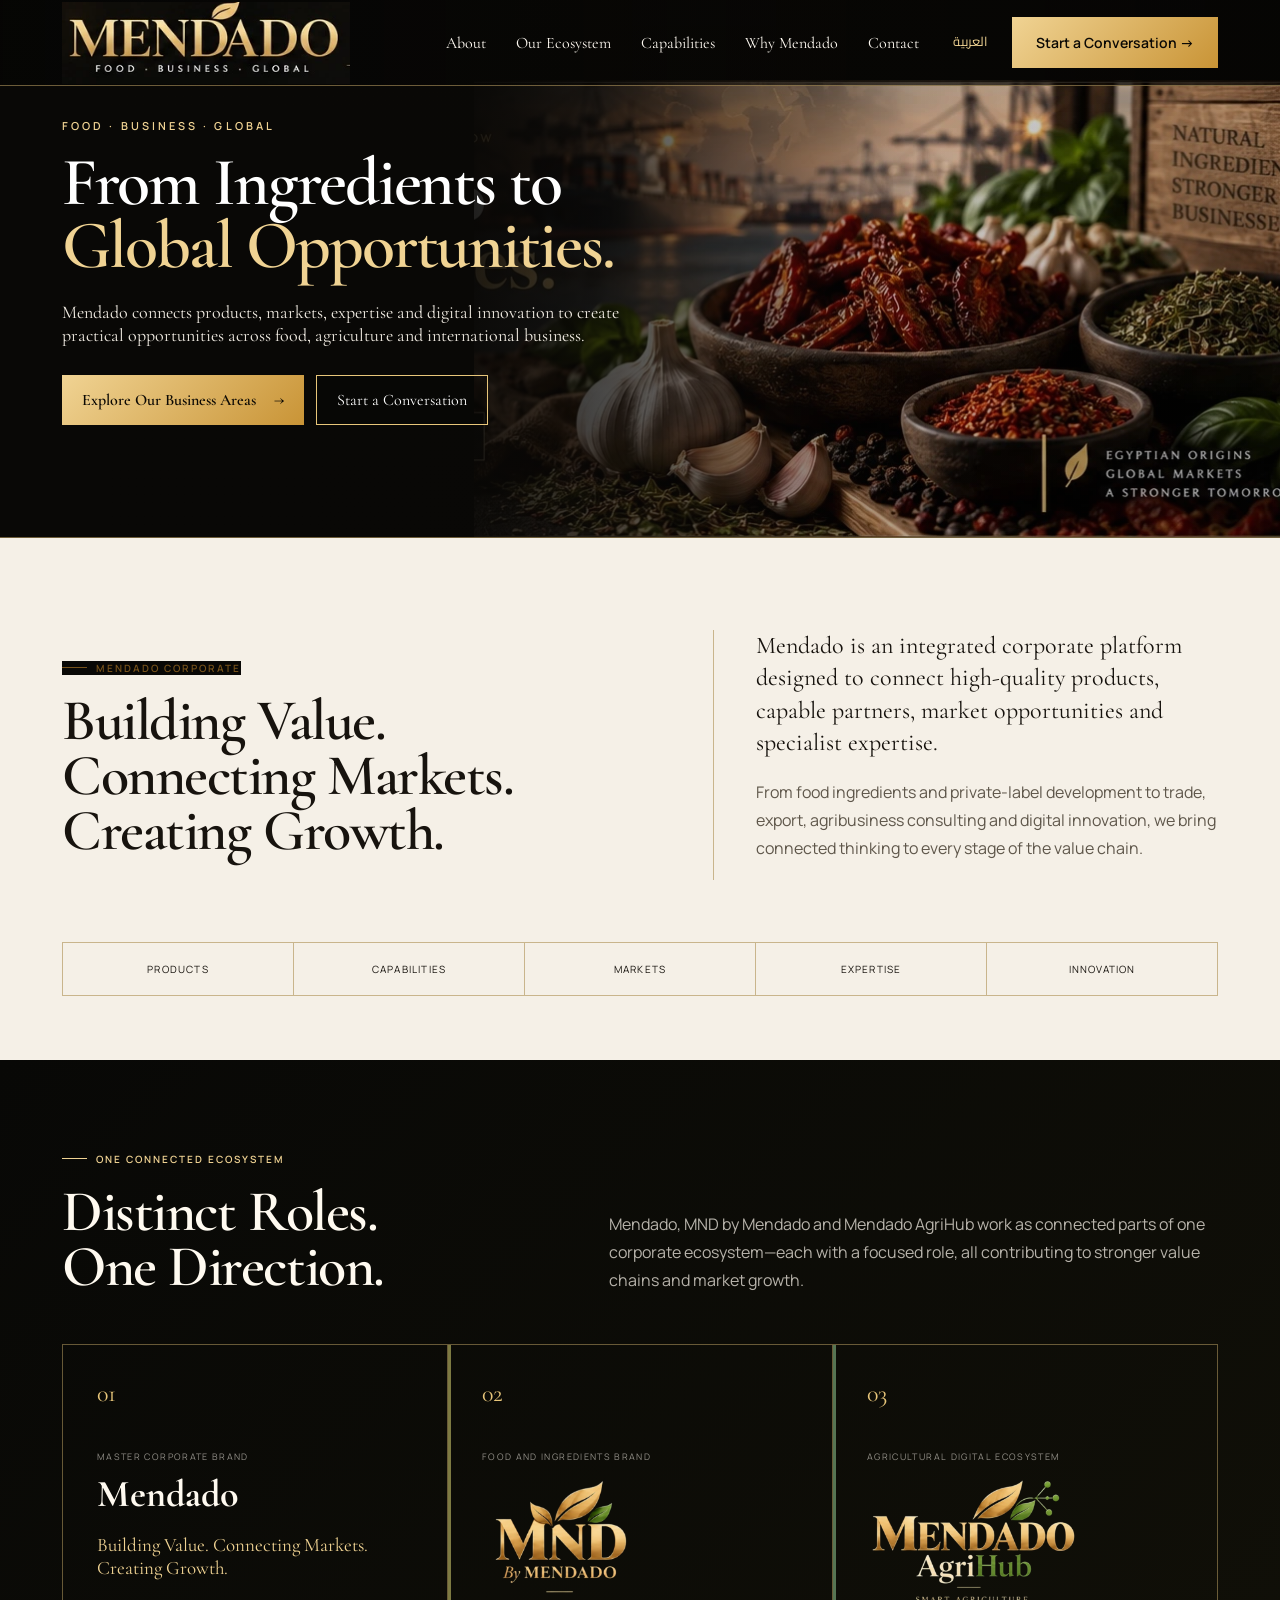
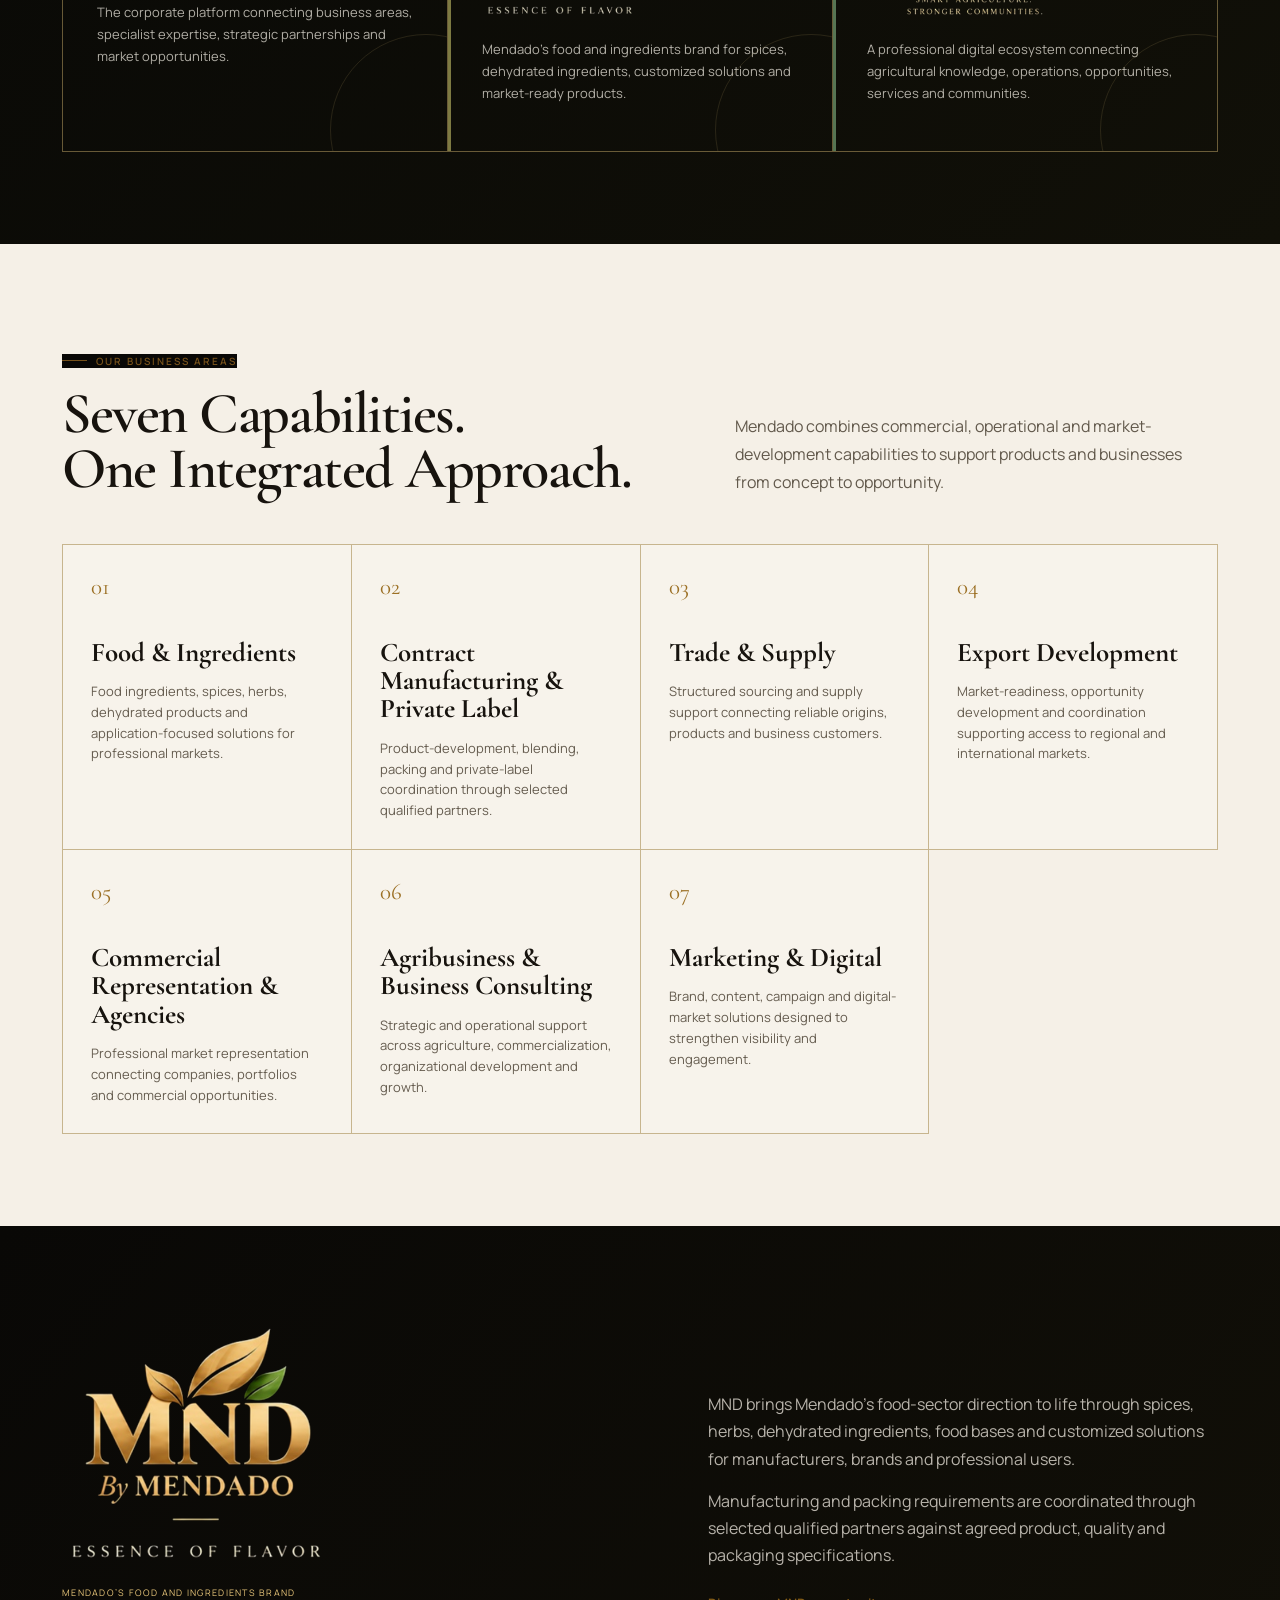
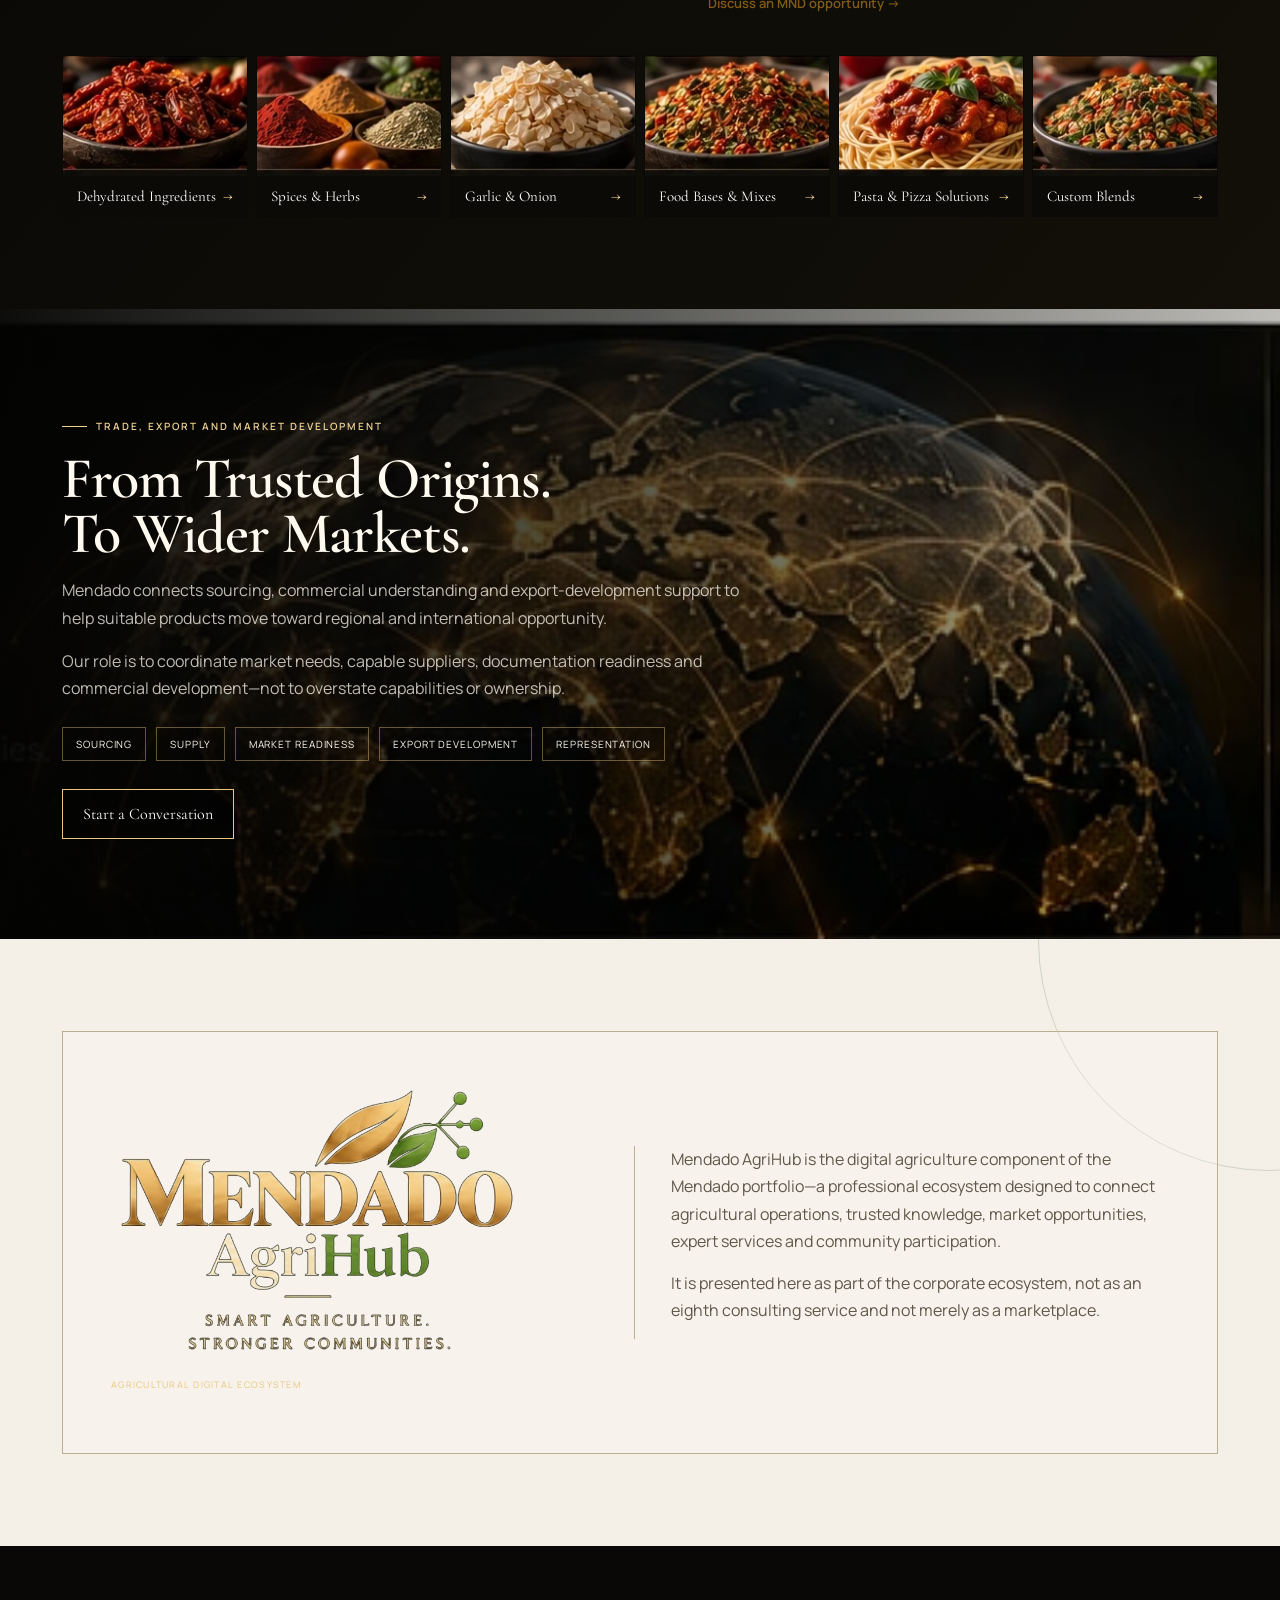
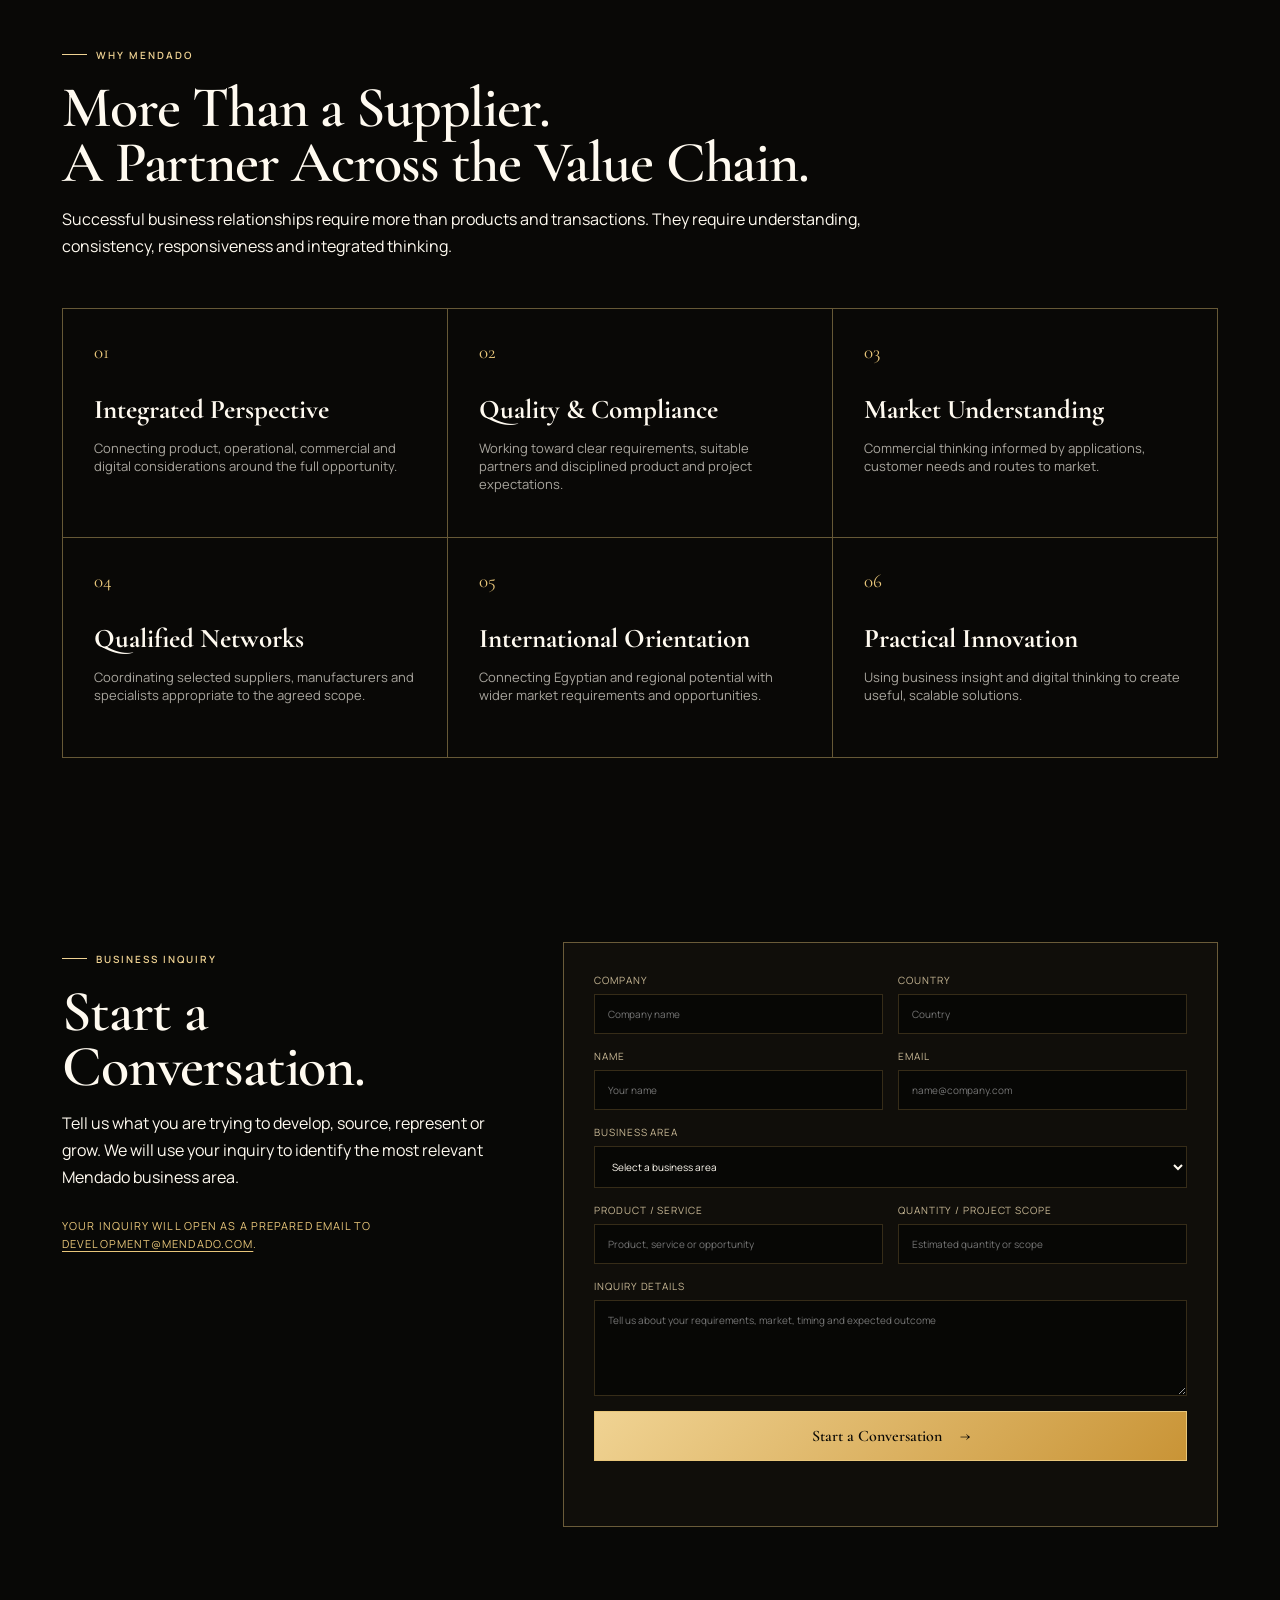
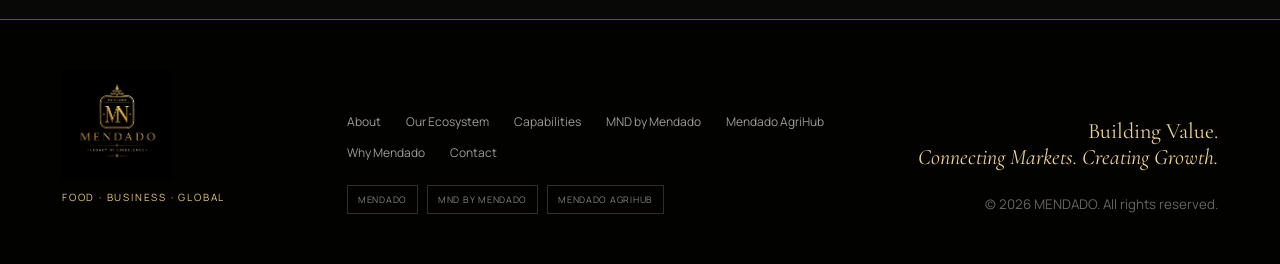
==== commit e70269f4: "fix: preserve localized Hero rendering for V6-07 review" ====
--- a/index.html
+++ b/index.html
@@ -9,12 +9,15 @@
   <meta property="og:title" content="MENDADO | Food. Business. Global.">
   <meta property="og:description" content="An integrated corporate ecosystem connecting products, markets, expertise and digital innovation.">
   <meta property="og:type" content="website">
+  <meta property="og:image" content="assets/og-preview.jpg">
+  <link rel="icon" href="assets/favicon.png" type="image/png">
   <link rel="preconnect" href="https://fonts.googleapis.com">
   <link rel="preconnect" href="https://fonts.gstatic.com" crossorigin>
-  <link href="https://fonts.googleapis.com/css2?family=Cormorant+Garamond:wght@500;600&amp;family=Manrope:wght@300;400;500;600&amp;display=swap" rel="stylesheet">
-  <link rel="stylesheet" href="styles.css?v=6-02" />
+  <link href="https://fonts.googleapis.com/css2?family=Cairo:wght@400;500;600&amp;family=Cormorant+Garamond:wght@500;600&amp;family=Manrope:wght@300;400;500;600&amp;display=swap" rel="stylesheet">
+  <link rel="stylesheet" href="styles.css?v=6-06" />
 </head>
 <body>
+  <a class="skip-link" href="#main-content">Skip to content</a>
   <header class="site-header" id="top">
     <a class="brand" href="#top" aria-label="MENDADO home">
       <img src="assets/concept-logo.webp" alt="MENDADO — Food, Business, Global" />
@@ -30,16 +33,18 @@
       <a href="#capabilities">Capabilities</a>
       <a href="#why-mendado">Why Mendado</a>
       <a href="#contact">Contact</a>
+      <a class="mobile-language" href="ar/" lang="ar" hreflang="ar">العربية</a>
     </nav>
 
     <div class="header-actions">
+      <a class="language-link" href="ar/" lang="ar" hreflang="ar">العربية</a>
       <a class="header-cta" href="#contact">Start a Conversation <span>→</span></a>
     </div>
   </header>
 
-  <main>
+  <main id="main-content">
     <section class="concept-hero" aria-labelledby="hero-title">
-      <div class="concept-hero-image" aria-hidden="true"></div>
+      <div class="concept-hero-image" aria-hidden="true"><img src="assets/hero-concept.webp" alt=""></div>
       <div class="concept-shade" aria-hidden="true"></div>
 
       <div class="hero-content">
@@ -88,15 +93,13 @@
         <article class="ecosystem-card mnd reveal">
           <span class="ecosystem-number">02</span>
           <p class="brand-type">Food and ingredients brand</p>
-          <h3>MND <small>by Mendado</small></h3>
-          <p class="brand-message">Essence of Flavor</p>
+          <img class="ecosystem-logo ecosystem-logo-mnd" src="assets/mnd-by-mendado-logo.png" alt="MND by Mendado — Essence of Flavor">
           <p>Mendado’s food and ingredients brand for spices, dehydrated ingredients, customized solutions and market-ready products.</p>
         </article>
         <article class="ecosystem-card agrihub reveal">
           <span class="ecosystem-number">03</span>
           <p class="brand-type">Agricultural digital ecosystem</p>
-          <h3>Mendado AgriHub</h3>
-          <p class="brand-message">Smart Agriculture. Stronger Communities.</p>
+          <img class="ecosystem-logo ecosystem-logo-agrihub" src="assets/mendado-agrihub-logo.png" alt="Mendado AgriHub — Smart Agriculture. Stronger Communities.">
           <p>A professional digital ecosystem connecting agricultural knowledge, operations, opportunities, services and communities.</p>
         </article>
       </div>
@@ -125,9 +128,8 @@
     <section class="mnd-feature" id="mnd">
       <div class="feature-heading reveal">
         <div>
-          <span class="eyebrow gold">MND by Mendado</span>
+          <img class="feature-brand-logo mnd-brand-logo" src="assets/mnd-by-mendado-logo.png" alt="MND by Mendado — Essence of Flavor">
           <p class="feature-label">Mendado’s food and ingredients brand</p>
-          <h2>Essence of Flavor</h2>
         </div>
         <div class="feature-copy">
           <p>MND brings Mendado’s food-sector direction to life through spices, herbs, dehydrated ingredients, food bases and customized solutions for manufacturers, brands and professional users.</p>
@@ -164,11 +166,9 @@
 
     <section class="agrihub-feature section light" id="agrihub">
       <div class="agrihub-panel reveal">
-        <div class="agrihub-mark" aria-hidden="true"><span></span><span></span><span></span></div>
-        <div>
-          <span class="eyebrow dark">Mendado AgriHub</span>
+        <div>
+          <img class="feature-brand-logo agrihub-brand-logo" src="assets/mendado-agrihub-logo.png" alt="Mendado AgriHub — Smart Agriculture. Stronger Communities.">
           <p class="feature-label">Agricultural digital ecosystem</p>
-          <h2>Smart Agriculture.<br>Stronger Communities.</h2>
         </div>
         <div class="agrihub-copy">
           <p>Mendado AgriHub is the digital agriculture component of the Mendado portfolio—a professional ecosystem designed to connect agricultural operations, trusted knowledge, market opportunities, expert services and community participation.</p>
@@ -198,21 +198,22 @@
         <span class="eyebrow gold">Business inquiry</span>
         <h2>Start a Conversation.</h2>
         <p>Tell us what you are trying to develop, source, represent or grow. We will use your inquiry to identify the most relevant Mendado business area.</p>
-        <p class="form-status">Inquiry submission remains inactive during V6-02.</p>
-      </div>
-
-      <form class="rfq-form reveal" onsubmit="return false;" aria-describedby="form-status-note">
-        <p class="sr-only" id="form-status-note">This form is not connected during the current website implementation stage.</p>
+        <p class="form-status">Your inquiry will open as a prepared email to <a href="mailto:Development@mendado.com">Development@mendado.com</a>.</p>
+      </div>
+
+      <form class="rfq-form reveal" id="business-inquiry" data-recipient="Development@mendado.com" aria-describedby="form-status-note">
+        <p class="sr-only" id="form-status-note">Submitting this form opens your email application with the inquiry details prepared for Mendado.</p>
         <div class="field-row">
-          <label>Company<input type="text" name="company" placeholder="Company name"></label>
-          <label>Country<input type="text" name="country" placeholder="Country"></label>
+          <label>Company<input type="text" name="company" placeholder="Company name" autocomplete="organization" required></label>
+          <label>Country<input type="text" name="country" placeholder="Country" autocomplete="country-name" required></label>
         </div>
         <div class="field-row">
-          <label>Name<input type="text" name="name" placeholder="Your name"></label>
-          <label>Email<input type="email" name="email" placeholder="name@company.com"></label>
+          <label>Name<input type="text" name="name" placeholder="Your name" autocomplete="name" required></label>
+          <label>Email<input type="email" name="email" placeholder="name@company.com" autocomplete="email" required></label>
         </div>
         <label>Business area
-          <select name="interest">
+          <select name="interest" required>
+            <option value="" selected disabled>Select a business area</option>
             <option>Food &amp; Ingredients</option>
             <option>Contract Manufacturing &amp; Private Label</option>
             <option>Trade &amp; Supply</option>
@@ -227,8 +228,9 @@
           <label>Product / Service<input type="text" name="product" placeholder="Product, service or opportunity"></label>
           <label>Quantity / Project Scope<input type="text" name="quantity" placeholder="Estimated quantity or scope"></label>
         </div>
-        <label>Inquiry details<textarea name="message" rows="5" placeholder="Tell us about your requirements, market, timing and expected outcome"></textarea></label>
+        <label>Inquiry details<textarea name="message" rows="5" placeholder="Tell us about your requirements, market, timing and expected outcome" required></textarea></label>
         <button class="btn btn-gold" type="submit">Start a Conversation <span>→</span></button>
+        <p class="submission-status" role="status" aria-live="polite"></p>
       </form>
     </section>
   </main>
@@ -253,6 +255,6 @@
     </div>
   </footer>
 
-  <script src="script.js?v=6-02"></script>
+  <script src="script.js?v=6-06"></script>
 </body>
 </html>
--- a/styles.css
+++ b/styles.css
@@ -19,6 +19,7 @@
   --transition-fast:200ms ease;
   --serif:"Cormorant Garamond",Georgia,serif;
   --sans:"Manrope",Arial,sans-serif;
+  --arabic:"Cairo",Tahoma,Arial,sans-serif;
   /* Compatibility aliases used throughout the preserved V5 layout. */
   --black:var(--color-black);
   --black2:var(--color-black-soft);
@@ -36,6 +37,9 @@
 a{text-decoration:none;color:inherit}
 button,input,select,textarea{font:inherit}
 .sr-only{position:absolute;width:1px;height:1px;overflow:hidden;clip:rect(0,0,0,0);white-space:nowrap}
+.skip-link{position:fixed;left:16px;top:-80px;z-index:100;background:var(--gold);color:#090806;padding:12px 18px;font-weight:600;transition:top var(--transition-fast)}
+.skip-link:focus{top:16px}
+:focus-visible{outline:2px solid var(--gold2);outline-offset:4px}
 
 .site-header{
   height:var(--header-height);position:absolute;left:0;right:0;top:0;z-index:20;
@@ -48,7 +52,10 @@
 .main-nav{display:flex;justify-content:center;gap:30px;align-items:center;white-space:nowrap}
 .main-nav a{font-family:var(--serif);font-size:16px;color:#fffaf2;transition:color var(--transition-fast)}
 .main-nav a:hover{color:var(--gold2)}
+.mobile-language{display:none}
 .header-actions{display:flex;align-items:center;gap:24px}
+.language-link{font-family:var(--arabic);font-size:13px;color:var(--gold2);border-bottom:1px solid transparent;padding-bottom:3px}
+.language-link:hover{border-color:currentColor}
 .header-cta{background:var(--gradient-gold);color:#0b0905;padding:16px 24px;font-weight:600;font-size:14px;white-space:nowrap}
 .menu-toggle{display:none}
 
@@ -58,8 +65,8 @@
 }
 .concept-hero-image{
   position:absolute;right:0;top:80px;bottom:0;width:63%;
-  background:url("assets/hero-concept.webp") center/cover no-repeat;
-}
+}
+.concept-hero-image img{width:100%;height:100%;object-fit:cover;object-position:center}
 .concept-shade{
   position:absolute;inset:0;
   background:
@@ -137,6 +144,9 @@
 .ecosystem-card h3 small{display:block;font-family:var(--sans);font-size:10px;letter-spacing:.18em;text-transform:uppercase;margin-top:9px;color:var(--gold)}
 .ecosystem-card .brand-message{font-family:var(--serif);font-size:19px;color:var(--gold2);min-height:48px;margin:20px 0}
 .ecosystem-card>p:last-child{color:rgba(255,250,240,.68);font-size:13px;line-height:1.7;max-width:350px}
+.ecosystem-logo{width:100%;height:145px;object-fit:contain;object-position:left center;margin:2px 0 18px}
+.ecosystem-logo-mnd{max-width:245px}
+.ecosystem-logo-agrihub{max-width:275px}
 
 .capabilities-section{padding-top:100px}
 .capabilities-heading{display:grid;grid-template-columns:1fr .8fr;gap:70px;align-items:end;margin-bottom:48px}
@@ -150,6 +160,9 @@
 .mnd-feature{padding:92px 62px;background:linear-gradient(130deg,#090806,#121008);color:var(--white)}
 .feature-heading{display:grid;grid-template-columns:1fr .9fr;gap:80px;align-items:end;margin-bottom:42px}
 .feature-label{text-transform:uppercase;letter-spacing:.14em;font-size:9px;color:var(--gold);margin:0 0 14px}
+.feature-brand-logo{display:block;width:100%;object-fit:contain;object-position:left center;margin-bottom:18px}
+.mnd-brand-logo{max-width:370px;max-height:250px}
+.agrihub-brand-logo{max-width:430px;max-height:280px}
 .feature-copy p{color:rgba(255,250,240,.7);line-height:1.7;margin:0 0 15px}
 .light-link{display:inline-block;margin-top:10px;color:var(--gold2)}
 .split-section{display:grid;grid-template-columns:1.05fr .95fr;min-height:580px}
@@ -180,7 +193,7 @@
 
 .agrihub-feature{position:relative;overflow:hidden}
 .agrihub-feature:after{content:"";position:absolute;width:460px;height:460px;right:-220px;top:-230px;border:1px solid rgba(73,107,67,.22);border-radius:50%}
-.agrihub-panel{position:relative;z-index:1;display:grid;grid-template-columns:110px .9fr 1fr;gap:42px;align-items:center;border:1px solid #bcae91;padding:48px;background:rgba(255,255,255,.2)}
+.agrihub-panel{position:relative;z-index:1;display:grid;grid-template-columns:.9fr 1fr;gap:42px;align-items:center;border:1px solid #bcae91;padding:48px;background:rgba(255,255,255,.2)}
 .agrihub-mark{width:90px;height:90px;border:1px solid #6d805f;border-radius:50%;display:grid;place-items:center;position:relative}
 .agrihub-mark span{position:absolute;width:42px;height:1px;background:#6d805f;transform-origin:center}
 .agrihub-mark span:nth-child(1){transform:rotate(0deg)}
@@ -207,12 +220,15 @@
 .application-grid{display:grid;grid-template-columns:repeat(4,1fr);border-top:1px solid #c9bda8;border-left:1px solid #c9bda8}
 .application-grid span{padding:29px 22px;border-right:1px solid #c9bda8;border-bottom:1px solid #c9bda8;font-family:var(--serif);font-size:24px}
 .contact-section{display:grid;grid-template-columns:.8fr 1.2fr;gap:65px;background:#080806}
+.contact-copy,.rfq-form{min-width:0}
 .contact-copy .form-status{margin-top:25px;color:var(--gold);font-size:11px;text-transform:uppercase;letter-spacing:.1em}
+.contact-copy .form-status a{text-decoration:underline;text-underline-offset:3px}
 .rfq-form{display:grid;gap:15px;background:#100e0a;border:1px solid var(--line);padding:30px}
 .field-row{display:grid;grid-template-columns:1fr 1fr;gap:15px}
 .rfq-form label{display:grid;gap:7px;font-size:10px;text-transform:uppercase;letter-spacing:.09em;color:#c9b996}
 .rfq-form input,.rfq-form select,.rfq-form textarea{width:100%;background:#070705;border:1px solid rgba(203,162,83,.24);color:var(--white);padding:12px 13px;outline:none}
 .btn-gold{background:var(--gradient-gold);color:#0b0905;font-weight:600}
+.submission-status{min-height:20px;margin:0;color:var(--gold2);font-size:12px;line-height:1.5}
 footer{display:grid;grid-template-columns:240px 1fr 300px;gap:45px;align-items:end;padding:50px 62px;background:#020201;border-top:1px solid var(--line)}
 .footer-brand img{width:170px;height:110px;object-fit:contain;object-position:left center}
 .footer-brand p{color:var(--gold);font-size:10px;letter-spacing:.18em}
@@ -227,6 +243,20 @@
 
 .reveal{opacity:1;transform:none}
 
+/* Arabic / RTL */
+html[dir="rtl"] body{font-family:var(--arabic);text-align:right}
+html[dir="rtl"] .brand img,html[dir="rtl"] .ecosystem-logo,html[dir="rtl"] .feature-brand-logo,html[dir="rtl"] .footer-brand img{object-position:right center}
+html[dir="rtl"] .hero-content{margin-left:auto}
+html[dir="rtl"] .concept-hero-image{left:0;right:auto}
+html[dir="rtl"] .concept-shade{background:linear-gradient(270deg,#090806 0%,rgba(9,8,6,.97) 33%,rgba(9,8,6,.65) 49%,rgba(9,8,6,.12) 72%,rgba(9,8,6,.18) 100%),linear-gradient(180deg,rgba(0,0,0,.08),rgba(0,0,0,.18))}
+html[dir="rtl"] .hero-content h1,html[dir="rtl"] .intro-grid h2,html[dir="rtl"] .ecosystem-heading h2,html[dir="rtl"] .capabilities-heading h2,html[dir="rtl"] .global-copy h2,html[dir="rtl"] .why-intro h2,html[dir="rtl"] .contact-copy h2{font-family:var(--arabic);letter-spacing:0;line-height:1.25}
+html[dir="rtl"] .hero-content p,html[dir="rtl"] .intro-copy .lead,html[dir="rtl"] .ecosystem-card h3,html[dir="rtl"] .brand-message,html[dir="rtl"] .capability-card h3,html[dir="rtl"] .btn,html[dir="rtl"] .footer-end p{font-family:var(--arabic)}
+html[dir="rtl"] .intro-copy{border-left:0;border-right:1px solid #c9b58c;padding-left:0;padding-right:42px}
+html[dir="rtl"] .agrihub-copy{border-left:0;border-right:1px solid #bcae91;padding-left:0;padding-right:36px}
+html[dir="rtl"] .eyebrow:before{order:2}
+html[dir="rtl"] .footer-end{text-align:left}
+html[dir="rtl"] .rfq-form input,html[dir="rtl"] .rfq-form select,html[dir="rtl"] .rfq-form textarea{text-align:right}
+
 @media(max-width:1180px){
   .site-header{grid-template-columns:260px 1fr auto;padding:0 30px}
   .brand img{width:245px}
@@ -235,7 +265,7 @@
   .concept-hero{padding-left:36px;padding-right:36px}
   .solutions-band,.products-concept{padding-left:36px;padding-right:36px}
   .capability-grid{grid-template-columns:repeat(2,1fr)}
-  .agrihub-panel{grid-template-columns:90px .9fr 1fr;padding:38px;gap:28px}
+  .agrihub-panel{grid-template-columns:.9fr 1fr;padding:38px;gap:28px}
 }
 @media(max-width:900px){
   .site-header{height:var(--header-height-mobile);position:fixed;grid-template-columns:1fr auto auto;padding:0 20px;background:#070604}
@@ -245,8 +275,10 @@
   .menu-toggle span:not(.sr-only){display:block;height:1px;background:white;margin:8px 0}
   .main-nav{position:absolute;top:var(--header-height-mobile);left:0;right:0;display:none;flex-direction:column;align-items:flex-start;background:#070604;padding:24px}
   .main-nav.open{display:flex}
+  .mobile-language{display:block;color:var(--gold2);font-family:var(--arabic)}
   .concept-hero{padding:120px 22px 40px;min-height:720px}
-  .concept-hero-image{top:76px;width:100%;opacity:.58;background-position:62% center}
+  .concept-hero-image{top:76px;width:100%;opacity:.58}
+  .concept-hero-image img{object-position:62% center}
   .concept-shade{background:linear-gradient(180deg,rgba(7,6,4,.68),rgba(7,6,4,.96) 72%)}
   .hero-kicker{white-space:normal;line-height:1.6}
   .hero-content h1{font-size:56px}
@@ -264,7 +296,7 @@
   .ecosystem-grid{grid-template-columns:1fr}
   .ecosystem-card{min-height:330px}
   .global-section{padding:70px 22px;min-height:650px}
-  .agrihub-panel{grid-template-columns:80px 1fr;padding:30px 24px}
+  .agrihub-panel{grid-template-columns:1fr 1fr;padding:30px 24px}
   .agrihub-copy{grid-column:1/-1;border-left:0;border-top:1px solid #bcae91;padding:26px 0 0}
   .split-section{grid-template-columns:1fr}.split-image{height:360px}.split-copy{padding:60px 22px}
   .section-head{grid-template-columns:1fr;gap:20px}
@@ -273,6 +305,8 @@
   .application-grid{grid-template-columns:1fr 1fr}
   .contact-section{grid-template-columns:1fr}
   footer{grid-template-columns:1fr;padding:45px 22px}.footer-end{text-align:left}
+  html[dir="rtl"] .intro-copy{border-right:0;border-top:1px solid #c9b58c;padding:28px 0 0}
+  html[dir="rtl"] .agrihub-copy{grid-column:1/-1;border-right:0;border-top:1px solid #bcae91;padding:26px 0 0}
 }
 @media(max-width:560px){
   .brand img{width:175px}
@@ -285,7 +319,7 @@
   .products-heading h2{font-size:42px}
   .product-grid-concept{grid-template-columns:1fr}
   .concept-product img{height:190px}
-  .intro-grid h2,.ecosystem-heading h2,.capabilities-heading h2,.feature-heading h2,.agrihub-panel h2{font-size:43px}
+  .intro-grid h2,.ecosystem-heading h2,.capabilities-heading h2,.feature-heading h2,.agrihub-panel h2,.contact-copy h2{font-size:43px}
   .value-strip,.capability-grid{grid-template-columns:1fr}
   .ecosystem-card{padding:27px;min-height:310px}
   .capability-card{min-height:225px}
@@ -295,3 +329,8 @@
   .journey-step p{grid-column:2}
   .business-grid,.why-grid,.application-grid,.field-row{grid-template-columns:1fr}
 }
+
+@media(prefers-reduced-motion:reduce){
+  html{scroll-behavior:auto}
+  *,*:before,*:after{scroll-behavior:auto!important;transition-duration:.01ms!important;animation-duration:.01ms!important;animation-iteration-count:1!important}
+}
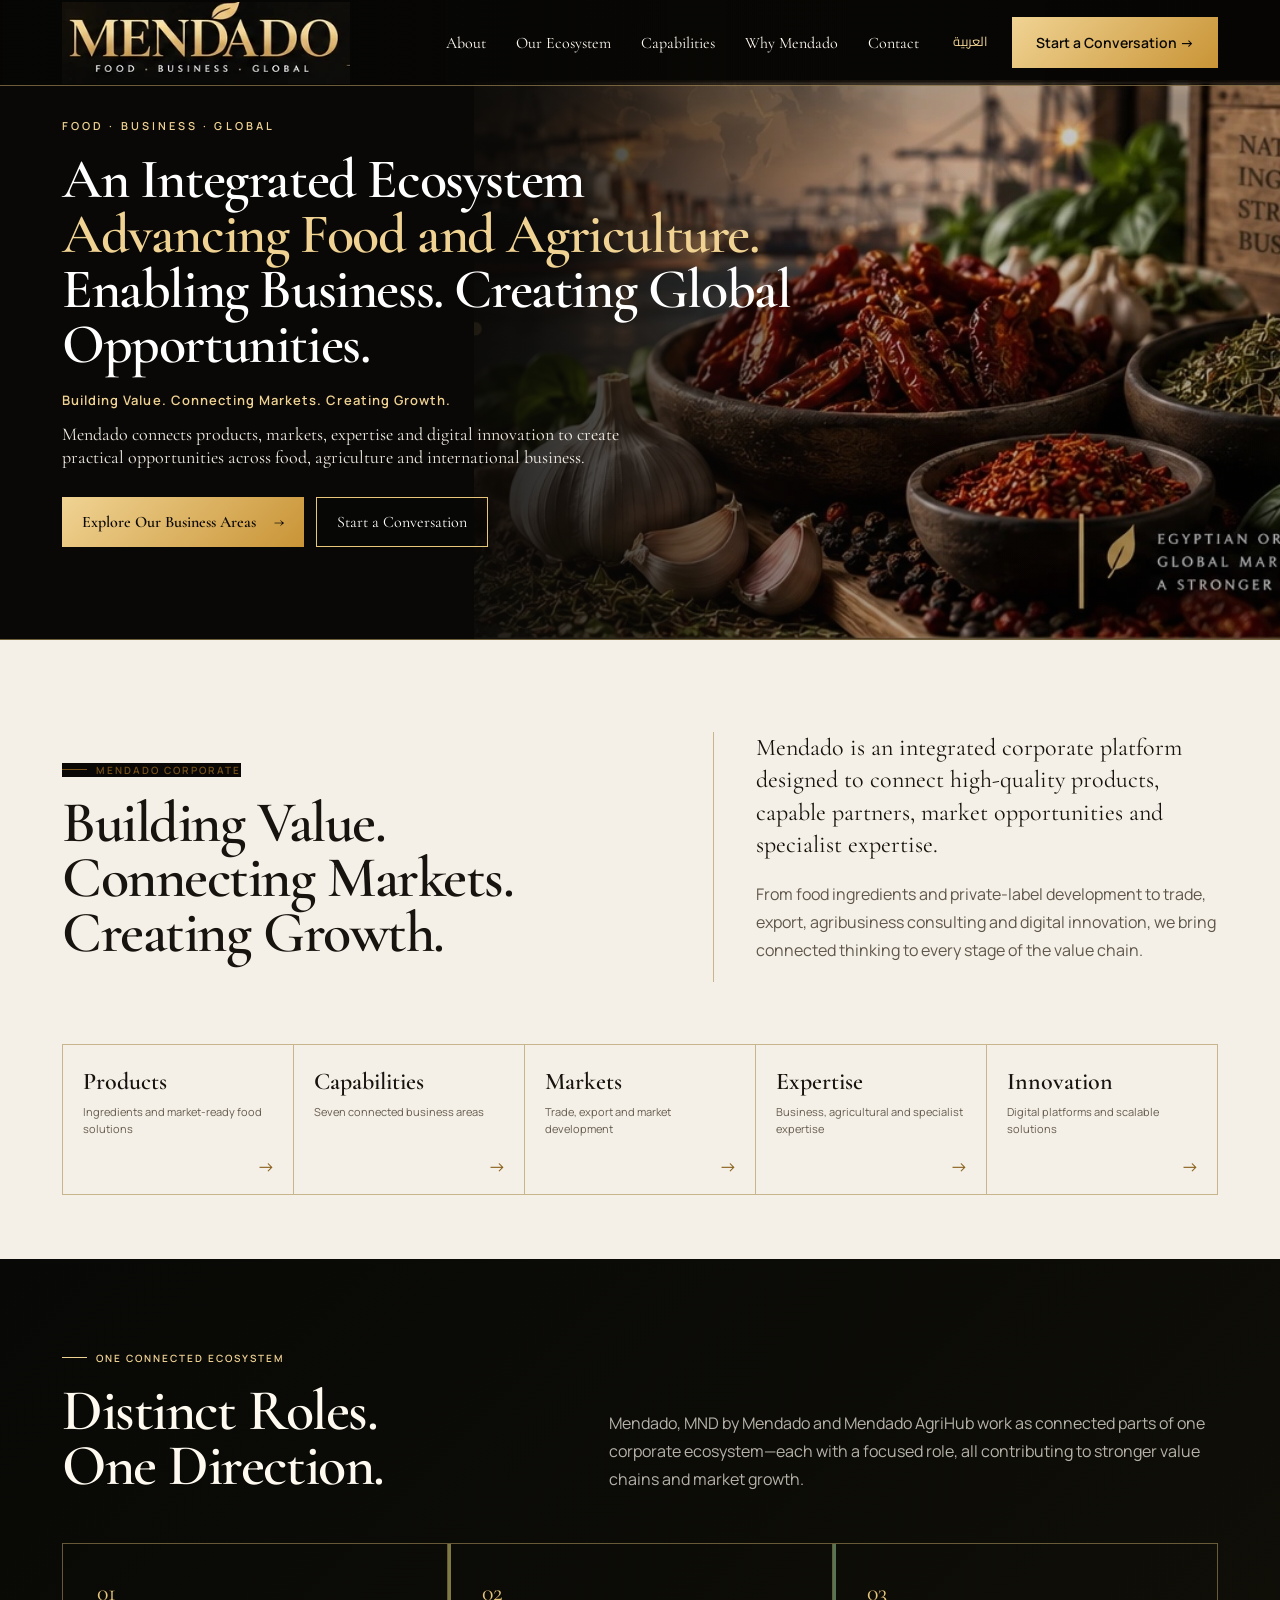
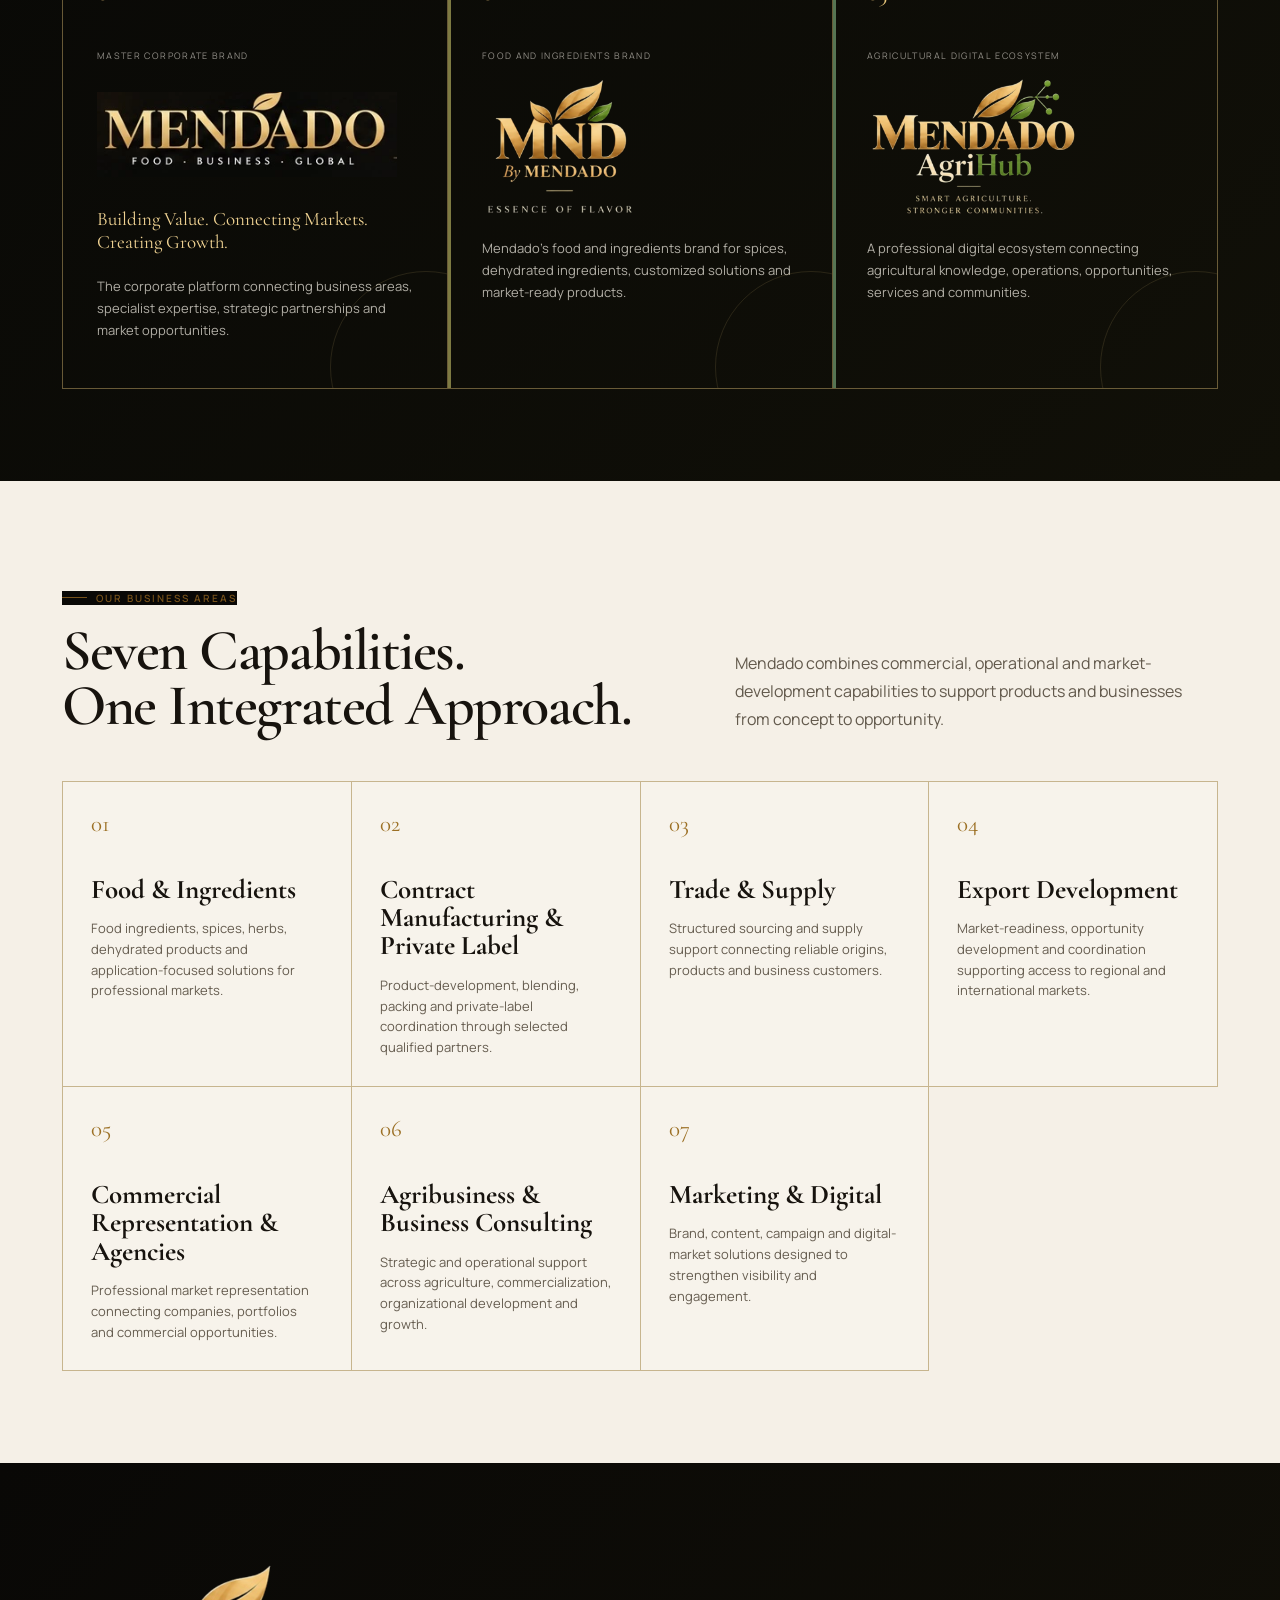
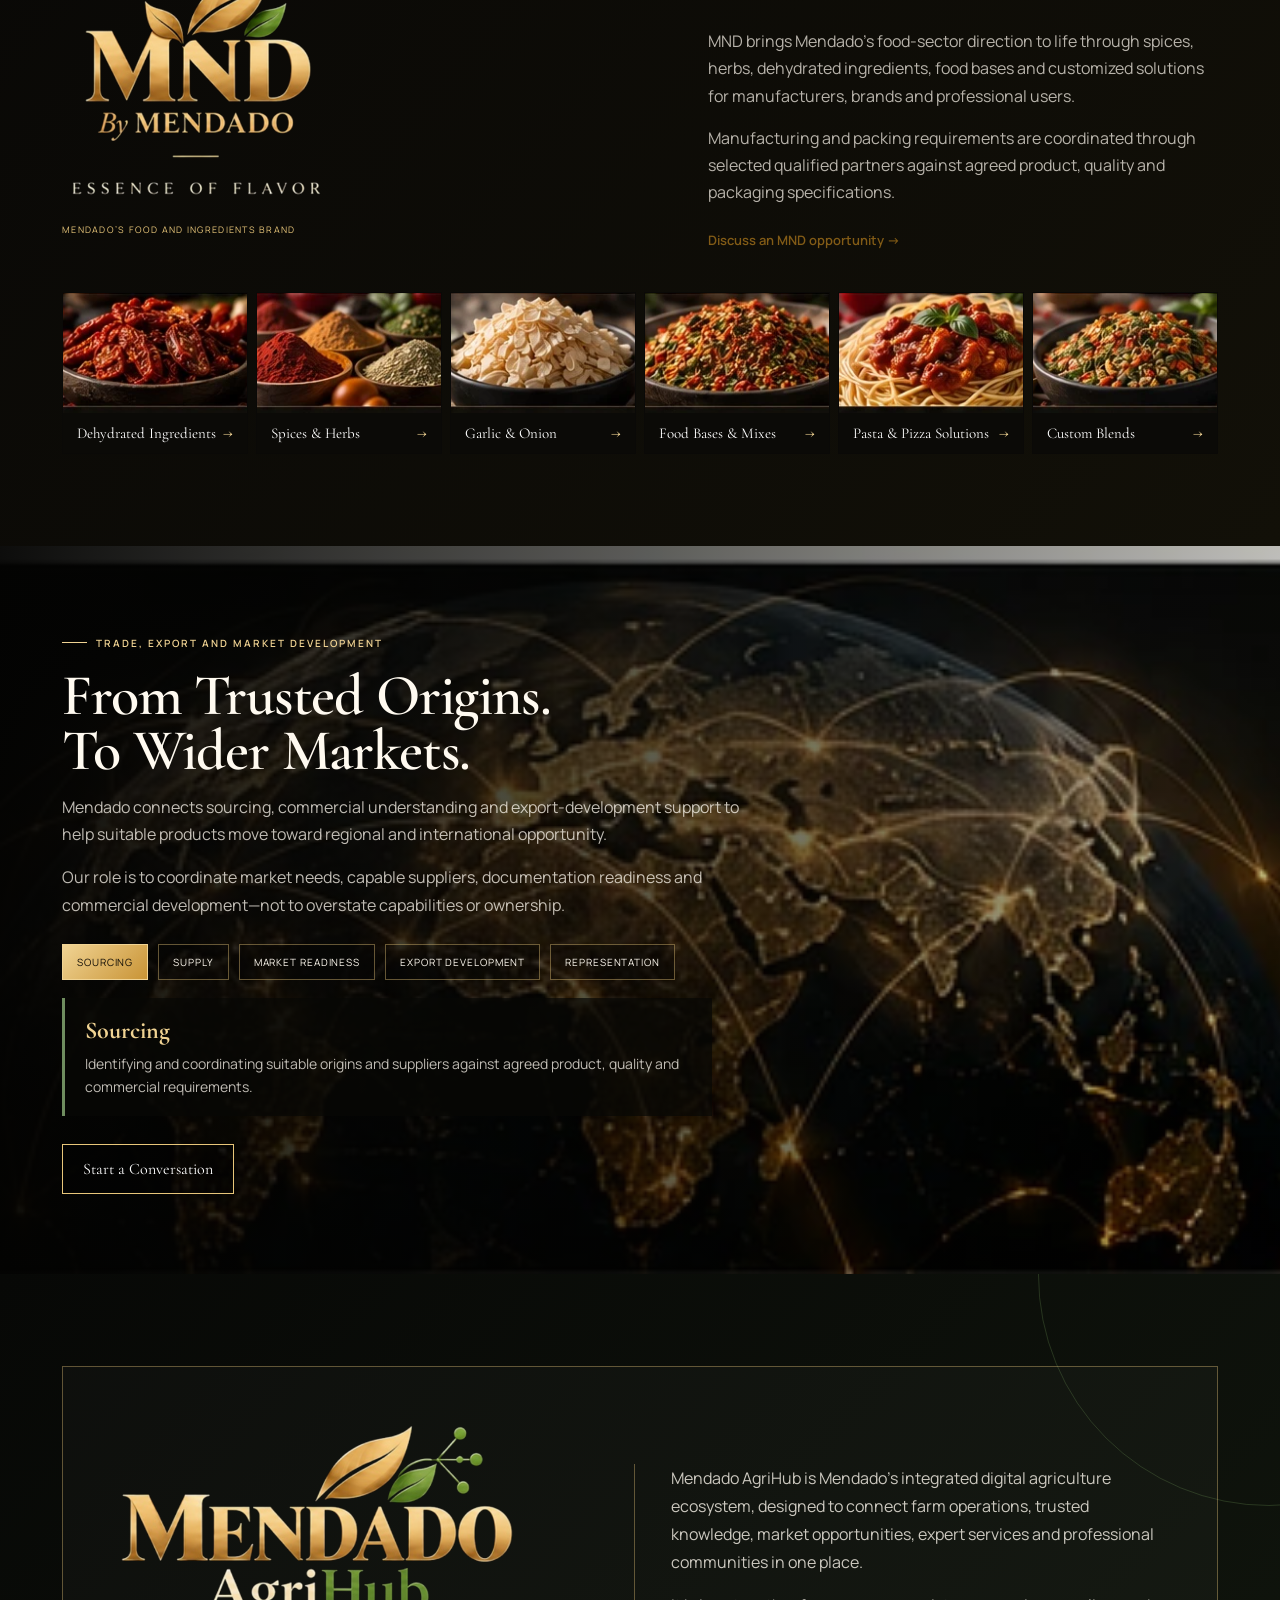
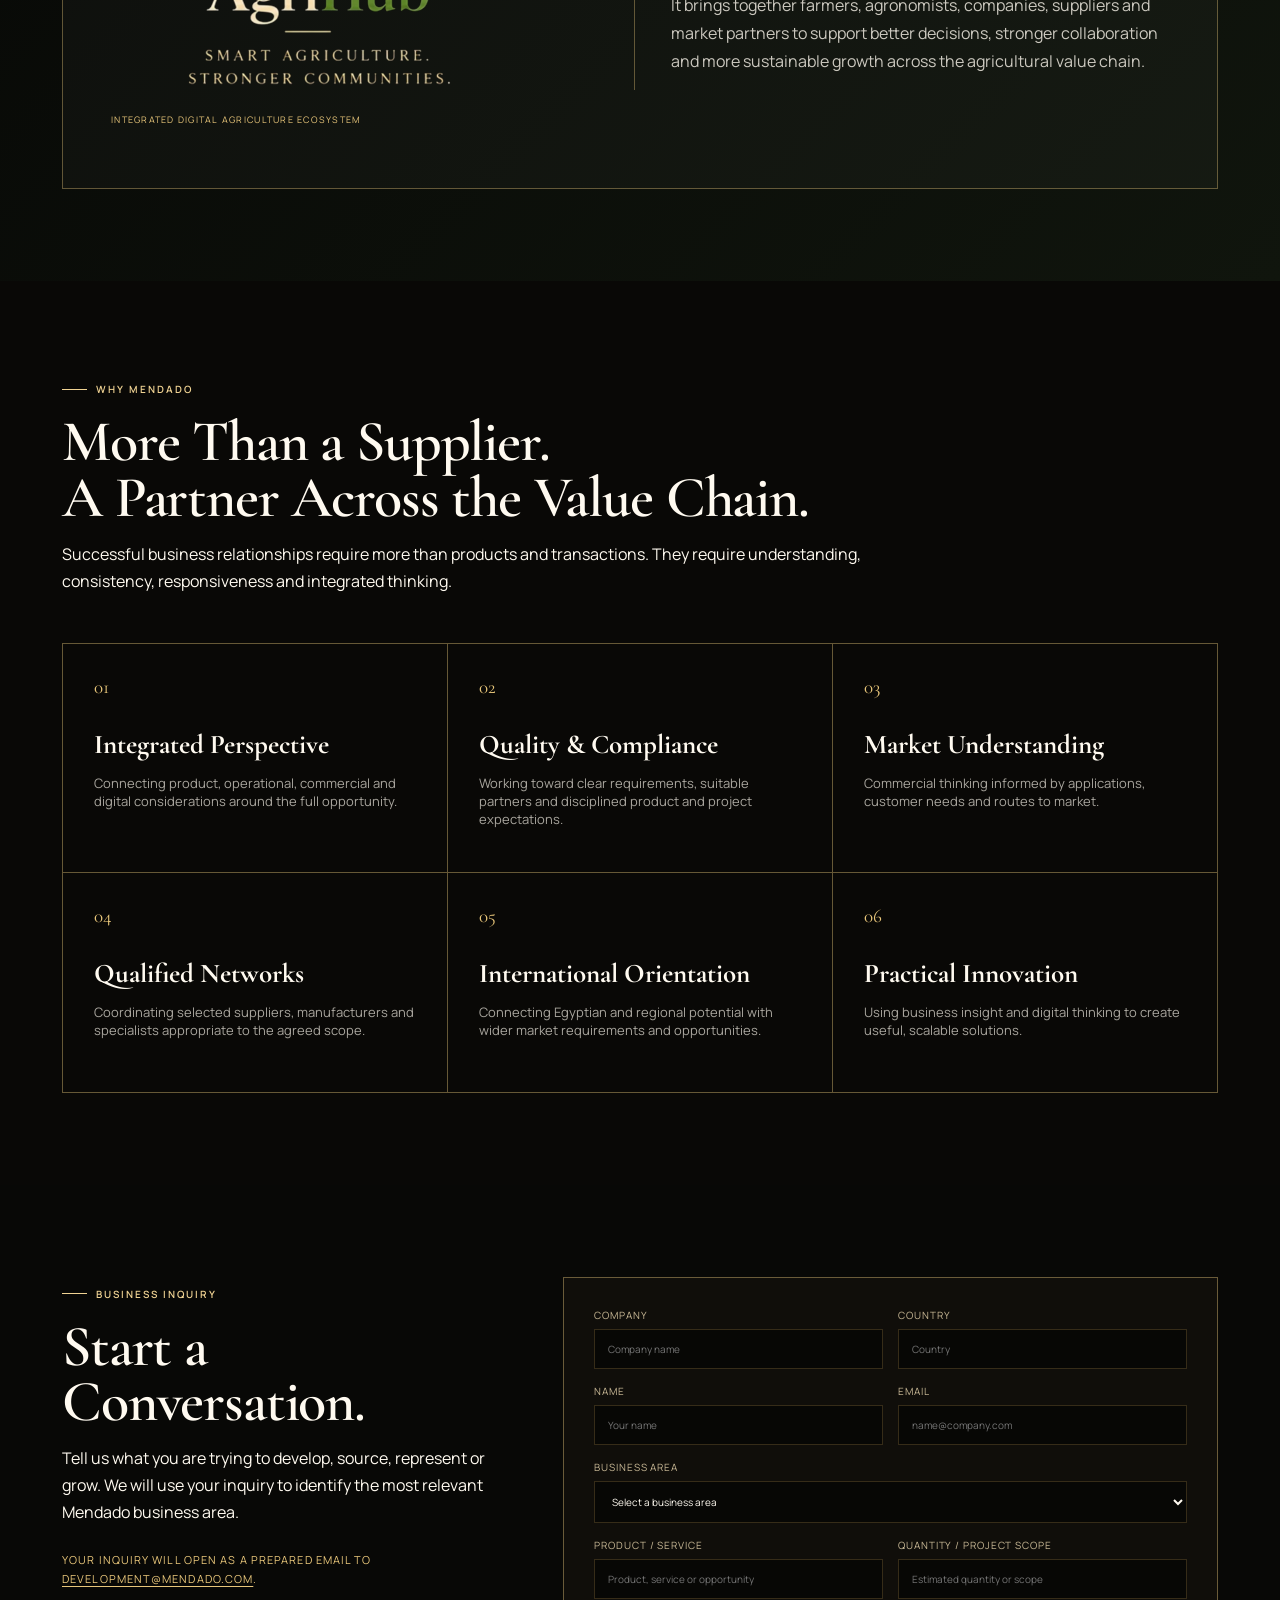
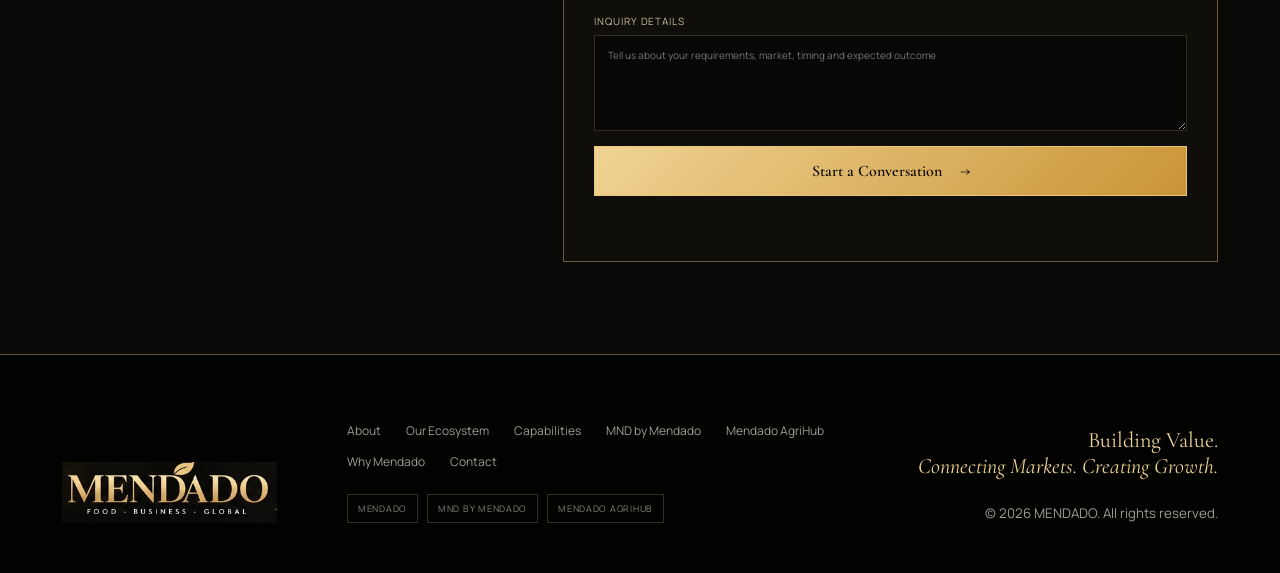
==== commit ae6a803c: "Refine bilingual publication candidate" ====
--- a/index.html
+++ b/index.html
@@ -14,7 +14,7 @@
   <link rel="preconnect" href="https://fonts.googleapis.com">
   <link rel="preconnect" href="https://fonts.gstatic.com" crossorigin>
   <link href="https://fonts.googleapis.com/css2?family=Cairo:wght@400;500;600&amp;family=Cormorant+Garamond:wght@500;600&amp;family=Manrope:wght@300;400;500;600&amp;display=swap" rel="stylesheet">
-  <link rel="stylesheet" href="styles.css?v=6-06" />
+  <link rel="stylesheet" href="styles.css?v=6-08" />
 </head>
 <body>
   <a class="skip-link" href="#main-content">Skip to content</a>
@@ -49,8 +49,9 @@
 
       <div class="hero-content">
         <div class="hero-kicker">FOOD · BUSINESS · GLOBAL</div>
-        <h1 id="hero-title">From Ingredients to<br> <em>Global Opportunities.</em></h1>
-        <p>Mendado connects products, markets, expertise and digital innovation to create practical opportunities across food, agriculture and international business.</p>
+        <h1 id="hero-title"><span>An Integrated Ecosystem</span><em>Advancing Food and Agriculture.</em><span>Enabling Business. Creating Global Opportunities.</span></h1>
+        <p class="hero-slogan">Building Value. Connecting Markets. Creating Growth.</p>
+        <p class="hero-summary">Mendado connects products, markets, expertise and digital innovation to create practical opportunities across food, agriculture and international business.</p>
 
         <div class="hero-actions">
           <a class="btn primary" href="#capabilities">Explore Our Business Areas <span>→</span></a>
@@ -70,8 +71,12 @@
           <p>From food ingredients and private-label development to trade, export, agribusiness consulting and digital innovation, we bring connected thinking to every stage of the value chain.</p>
         </div>
       </div>
-      <div class="value-strip" aria-label="Mendado value proposition">
-        <span>Products</span><span>Capabilities</span><span>Markets</span><span>Expertise</span><span>Innovation</span>
+      <div class="value-strip" aria-label="Explore Mendado's value proposition">
+        <a class="value-link" href="#mnd"><strong>Products</strong><small>Ingredients and market-ready food solutions</small><span aria-hidden="true">→</span></a>
+        <a class="value-link" href="#capabilities"><strong>Capabilities</strong><small>Seven connected business areas</small><span aria-hidden="true">→</span></a>
+        <a class="value-link" href="#trade"><strong>Markets</strong><small>Trade, export and market development</small><span aria-hidden="true">→</span></a>
+        <a class="value-link" href="#why-mendado"><strong>Expertise</strong><small>Business, agricultural and specialist expertise</small><span aria-hidden="true">→</span></a>
+        <a class="value-link" href="#agrihub"><strong>Innovation</strong><small>Digital platforms and scalable solutions</small><span aria-hidden="true">→</span></a>
       </div>
     </section>
 
@@ -86,7 +91,7 @@
         <article class="ecosystem-card master reveal">
           <span class="ecosystem-number">01</span>
           <p class="brand-type">Master corporate brand</p>
-          <h3>Mendado</h3>
+          <img class="ecosystem-logo ecosystem-logo-master" src="assets/concept-logo.webp" alt="MENDADO — Food, Business, Global">
           <p class="brand-message">Building Value. Connecting Markets. Creating Growth.</p>
           <p>The corporate platform connecting business areas, specialist expertise, strategic partnerships and market opportunities.</p>
         </article>
@@ -157,22 +162,30 @@
         <h2>From Trusted Origins.<br>To Wider Markets.</h2>
         <p>Mendado connects sourcing, commercial understanding and export-development support to help suitable products move toward regional and international opportunity.</p>
         <p>Our role is to coordinate market needs, capable suppliers, documentation readiness and commercial development—not to overstate capabilities or ownership.</p>
-        <div class="global-tags">
-          <span>Sourcing</span><span>Supply</span><span>Market Readiness</span><span>Export Development</span><span>Representation</span>
+        <div class="global-tags" role="tablist" aria-label="Trade, export and market-development services">
+          <button class="global-tag is-active" type="button" role="tab" aria-selected="true" aria-controls="trade-detail" data-title="Sourcing" data-description="Identifying and coordinating suitable origins and suppliers against agreed product, quality and commercial requirements.">Sourcing</button>
+          <button class="global-tag" type="button" role="tab" aria-selected="false" aria-controls="trade-detail" data-title="Supply" data-description="Connecting capable suppliers with business demand while supporting specifications, documentation and supply coordination.">Supply</button>
+          <button class="global-tag" type="button" role="tab" aria-selected="false" aria-controls="trade-detail" data-title="Market Readiness" data-description="Assessing product fit, documentation, packaging and commercial requirements before market entry.">Market Readiness</button>
+          <button class="global-tag" type="button" role="tab" aria-selected="false" aria-controls="trade-detail" data-title="Export Development" data-description="Supporting opportunity development, partner coordination and practical preparation for regional and international markets.">Export Development</button>
+          <button class="global-tag" type="button" role="tab" aria-selected="false" aria-controls="trade-detail" data-title="Representation" data-description="Connecting selected companies and portfolios with relevant market relationships and commercial opportunities.">Representation</button>
+        </div>
+        <div class="trade-detail" id="trade-detail" role="tabpanel" aria-live="polite" tabindex="0">
+          <h3>Sourcing</h3>
+          <p>Identifying and coordinating suitable origins and suppliers against agreed product, quality and commercial requirements.</p>
         </div>
         <a class="btn outline trade-cta" href="#contact">Start a Conversation</a>
       </div>
     </section>
 
-    <section class="agrihub-feature section light" id="agrihub">
+    <section class="agrihub-feature section dark" id="agrihub">
       <div class="agrihub-panel reveal">
         <div>
           <img class="feature-brand-logo agrihub-brand-logo" src="assets/mendado-agrihub-logo.png" alt="Mendado AgriHub — Smart Agriculture. Stronger Communities.">
-          <p class="feature-label">Agricultural digital ecosystem</p>
+          <p class="feature-label">Integrated Digital Agriculture Ecosystem</p>
         </div>
         <div class="agrihub-copy">
-          <p>Mendado AgriHub is the digital agriculture component of the Mendado portfolio—a professional ecosystem designed to connect agricultural operations, trusted knowledge, market opportunities, expert services and community participation.</p>
-          <p>It is presented here as part of the corporate ecosystem, not as an eighth consulting service and not merely as a marketplace.</p>
+          <p>Mendado AgriHub is Mendado’s integrated digital agriculture ecosystem, designed to connect farm operations, trusted knowledge, market opportunities, expert services and professional communities in one place.</p>
+          <p>It brings together farmers, agronomists, companies, suppliers and market partners to support better decisions, stronger collaboration and more sustainable growth across the agricultural value chain.</p>
         </div>
       </div>
     </section>
@@ -237,8 +250,7 @@
 
   <footer>
     <div class="footer-brand">
-      <img src="assets/mendado-logo.webp" alt="MENDADO" />
-      <p>FOOD · BUSINESS · GLOBAL</p>
+      <img src="assets/concept-logo.webp" alt="MENDADO — Food, Business, Global" />
     </div>
     <div class="footer-center">
       <nav class="footer-links" aria-label="Footer navigation">
@@ -255,6 +267,6 @@
     </div>
   </footer>
 
-  <script src="script.js?v=6-06"></script>
+  <script src="script.js?v=6-08"></script>
 </body>
 </html>
--- a/styles.css
+++ b/styles.css
@@ -60,7 +60,7 @@
 .menu-toggle{display:none}
 
 .concept-hero{
-  min-height:538px;position:relative;overflow:hidden;padding:118px 62px 55px;
+  min-height:640px;position:relative;overflow:hidden;padding:118px 62px 64px;
   background:#0a0906;border-bottom:1px solid var(--color-gold-line-strong);
 }
 .concept-hero-image{
@@ -73,11 +73,14 @@
     linear-gradient(90deg,#090806 0%,rgba(9,8,6,.97) 33%,rgba(9,8,6,.65) 49%,rgba(9,8,6,.12) 72%,rgba(9,8,6,.18) 100%),
     linear-gradient(180deg,rgba(0,0,0,.08),rgba(0,0,0,.18));
 }
-.hero-content{position:relative;z-index:3;max-width:690px}
+.hero-content{position:relative;z-index:3;max-width:820px}
 .hero-kicker{color:var(--gold2);font-size:11px;letter-spacing:.28em;font-weight:600;margin-bottom:19px;white-space:nowrap}
-.hero-content h1{font-family:var(--serif);font-weight:600;font-size:68px;line-height:.92;letter-spacing:-.03em;margin:0;color:#fff}
+.hero-content h1{font-family:var(--serif);font-weight:600;font-size:56px;line-height:.98;letter-spacing:-.025em;margin:0;color:#fff}
+.hero-content h1 span,.hero-content h1 em{display:block}
 .hero-content h1 em{font-style:normal;color:var(--gold2)}
 .hero-content p{font-family:var(--serif);font-size:18px;line-height:1.28;max-width:575px;margin:24px 0 0;color:rgba(255,250,240,.94)}
+.hero-content .hero-slogan{max-width:none;margin-top:20px;color:var(--gold2);font-family:var(--sans);font-size:13px;font-weight:600;letter-spacing:.08em}
+.hero-content .hero-summary{margin-top:15px}
 .hero-actions{display:flex;gap:12px;flex-wrap:wrap;margin-top:28px}
 .btn{display:inline-flex;align-items:center;justify-content:center;gap:18px;padding:14px 20px;font-family:var(--serif);font-size:16px;border:1px solid var(--gold);min-height:50px}
 .btn.primary{background:var(--gradient-gold);border:0;color:#0c0904;font-weight:600}
@@ -127,7 +130,12 @@
 .intro-copy p{color:#5f574b;line-height:1.75;margin:0 0 18px}
 .intro-copy .lead{font-family:var(--serif);font-size:24px;line-height:1.35;color:var(--ink)}
 .value-strip{display:grid;grid-template-columns:repeat(5,1fr);margin-top:62px;border-top:1px solid #c9b58c;border-left:1px solid #c9b58c}
-.value-strip span{padding:19px 14px;border-right:1px solid #c9b58c;border-bottom:1px solid #c9b58c;text-align:center;text-transform:uppercase;letter-spacing:.12em;font-size:10px}
+.value-link{position:relative;display:flex;flex-direction:column;gap:9px;min-height:150px;padding:24px 20px 42px;border-right:1px solid #c9b58c;border-bottom:1px solid #c9b58c;transition:background var(--transition-fast),color var(--transition-fast),transform var(--transition-fast)}
+.value-link strong{font-family:var(--serif);font-size:24px;line-height:1.05;font-weight:600}
+.value-link small{color:#655c4f;font-size:11px;line-height:1.55}
+.value-link>span{position:absolute;right:18px;bottom:16px;color:#8a611c;font-size:18px;transition:transform var(--transition-fast)}
+.value-link:hover,.value-link:focus-visible{background:#ece2d0;color:#6d4c16}
+.value-link:hover>span,.value-link:focus-visible>span{transform:translateX(4px)}
 
 .ecosystem-section{padding:92px 62px;background:linear-gradient(135deg,#080806,#111008)}
 .ecosystem-heading{display:grid;grid-template-columns:.8fr 1fr;column-gap:65px;align-items:end;max-width:1150px;margin-bottom:50px}
@@ -145,6 +153,7 @@
 .ecosystem-card .brand-message{font-family:var(--serif);font-size:19px;color:var(--gold2);min-height:48px;margin:20px 0}
 .ecosystem-card>p:last-child{color:rgba(255,250,240,.68);font-size:13px;line-height:1.7;max-width:350px}
 .ecosystem-logo{width:100%;height:145px;object-fit:contain;object-position:left center;margin:2px 0 18px}
+.ecosystem-logo-master{max-width:300px;height:105px;margin-top:20px}
 .ecosystem-logo-mnd{max-width:245px}
 .ecosystem-logo-agrihub{max-width:275px}
 
@@ -188,19 +197,23 @@
 .global-copy{position:relative;z-index:2;max-width:680px}
 .global-copy p{color:rgba(255,250,240,.74);font-size:16px;line-height:1.7}
 .global-tags{display:flex;flex-wrap:wrap;gap:10px;margin-top:25px}
-.global-tags span{padding:9px 13px;border:1px solid var(--line);font-size:10px;text-transform:uppercase;letter-spacing:.09em}
+.global-tag{appearance:none;background:rgba(5,5,3,.34);color:var(--white);padding:10px 14px;border:1px solid var(--line);font-size:10px;text-transform:uppercase;letter-spacing:.09em;cursor:pointer;transition:background var(--transition-fast),border-color var(--transition-fast),color var(--transition-fast)}
+.global-tag:hover,.global-tag:focus-visible,.global-tag.is-active{background:var(--gradient-gold);border-color:var(--gold2);color:#100c05}
+.trade-detail{max-width:650px;min-height:116px;margin-top:18px;padding:18px 20px;border-left:3px solid #6f8d5f;background:rgba(8,8,5,.72)}
+.trade-detail h3{margin:0 0 7px;color:var(--gold2);font-family:var(--serif);font-size:24px}
+.trade-detail p{margin:0;font-size:14px;line-height:1.65}
 .trade-cta{margin-top:28px}
 
-.agrihub-feature{position:relative;overflow:hidden}
-.agrihub-feature:after{content:"";position:absolute;width:460px;height:460px;right:-220px;top:-230px;border:1px solid rgba(73,107,67,.22);border-radius:50%}
-.agrihub-panel{position:relative;z-index:1;display:grid;grid-template-columns:.9fr 1fr;gap:42px;align-items:center;border:1px solid #bcae91;padding:48px;background:rgba(255,255,255,.2)}
+.agrihub-feature{position:relative;overflow:hidden;background:linear-gradient(135deg,#070806,#10150d);color:var(--white)}
+.agrihub-feature:after{content:"";position:absolute;width:460px;height:460px;right:-220px;top:-230px;border:1px solid rgba(122,162,91,.25);border-radius:50%}
+.agrihub-panel{position:relative;z-index:1;display:grid;grid-template-columns:.9fr 1fr;gap:42px;align-items:center;border:1px solid rgba(232,198,122,.38);padding:48px;background:rgba(255,255,255,.025)}
 .agrihub-mark{width:90px;height:90px;border:1px solid #6d805f;border-radius:50%;display:grid;place-items:center;position:relative}
 .agrihub-mark span{position:absolute;width:42px;height:1px;background:#6d805f;transform-origin:center}
 .agrihub-mark span:nth-child(1){transform:rotate(0deg)}
 .agrihub-mark span:nth-child(2){transform:rotate(60deg)}
 .agrihub-mark span:nth-child(3){transform:rotate(-60deg)}
-.agrihub-copy{border-left:1px solid #bcae91;padding-left:36px}
-.agrihub-copy p{color:#5e574a;line-height:1.7;margin:0 0 15px}
+.agrihub-copy{border-left:1px solid rgba(232,198,122,.38);padding-left:36px}
+.agrihub-copy p{color:rgba(255,250,240,.78);line-height:1.75;margin:0 0 15px}
 .business-grid{display:grid;grid-template-columns:repeat(4,1fr);gap:1px;background:#c7b58e;border:1px solid #c7b58e}
 .business-card{background:var(--ivory);padding:28px;min-height:240px}
 .business-card span{color:#a27625;font-family:var(--serif);font-size:21px}
@@ -230,8 +243,7 @@
 .btn-gold{background:var(--gradient-gold);color:#0b0905;font-weight:600}
 .submission-status{min-height:20px;margin:0;color:var(--gold2);font-size:12px;line-height:1.5}
 footer{display:grid;grid-template-columns:240px 1fr 300px;gap:45px;align-items:end;padding:50px 62px;background:#020201;border-top:1px solid var(--line)}
-.footer-brand img{width:170px;height:110px;object-fit:contain;object-position:left center}
-.footer-brand p{color:var(--gold);font-size:10px;letter-spacing:.18em}
+.footer-brand img{width:215px;height:auto;max-height:72px;object-fit:contain;object-position:left center}
 .footer-links{display:flex;flex-wrap:wrap;gap:14px 25px}
 .footer-links a{font-size:12px;color:rgba(255,250,240,.62)}
 .footer-center{display:grid;gap:24px}
@@ -239,7 +251,7 @@
 .footer-ecosystem span{border:1px solid rgba(232,198,122,.22);padding:7px 10px;color:rgba(255,250,240,.52);font-size:9px;text-transform:uppercase;letter-spacing:.08em}
 .footer-end{text-align:right}
 .footer-end p{font-family:var(--serif);font-size:22px;color:var(--gold2)}
-.footer-end small{color:rgba(255,250,240,.4)}
+.footer-end small{color:rgba(255,250,240,.62)}
 
 .reveal{opacity:1;transform:none}
 
@@ -251,8 +263,12 @@
 html[dir="rtl"] .concept-shade{background:linear-gradient(270deg,#090806 0%,rgba(9,8,6,.97) 33%,rgba(9,8,6,.65) 49%,rgba(9,8,6,.12) 72%,rgba(9,8,6,.18) 100%),linear-gradient(180deg,rgba(0,0,0,.08),rgba(0,0,0,.18))}
 html[dir="rtl"] .hero-content h1,html[dir="rtl"] .intro-grid h2,html[dir="rtl"] .ecosystem-heading h2,html[dir="rtl"] .capabilities-heading h2,html[dir="rtl"] .global-copy h2,html[dir="rtl"] .why-intro h2,html[dir="rtl"] .contact-copy h2{font-family:var(--arabic);letter-spacing:0;line-height:1.25}
 html[dir="rtl"] .hero-content p,html[dir="rtl"] .intro-copy .lead,html[dir="rtl"] .ecosystem-card h3,html[dir="rtl"] .brand-message,html[dir="rtl"] .capability-card h3,html[dir="rtl"] .btn,html[dir="rtl"] .footer-end p{font-family:var(--arabic)}
+html[dir="rtl"] .hero-content .hero-slogan{font-family:var(--arabic);letter-spacing:0}
 html[dir="rtl"] .intro-copy{border-left:0;border-right:1px solid #c9b58c;padding-left:0;padding-right:42px}
-html[dir="rtl"] .agrihub-copy{border-left:0;border-right:1px solid #bcae91;padding-left:0;padding-right:36px}
+html[dir="rtl"] .value-link>span{left:18px;right:auto}
+html[dir="rtl"] .value-link:hover>span,html[dir="rtl"] .value-link:focus-visible>span{transform:translateX(-4px)}
+html[dir="rtl"] .trade-detail{border-left:0;border-right:3px solid #6f8d5f}
+html[dir="rtl"] .agrihub-copy{border-left:0;border-right:1px solid rgba(232,198,122,.38);padding-left:0;padding-right:36px}
 html[dir="rtl"] .eyebrow:before{order:2}
 html[dir="rtl"] .footer-end{text-align:left}
 html[dir="rtl"] .rfq-form input,html[dir="rtl"] .rfq-form select,html[dir="rtl"] .rfq-form textarea{text-align:right}
@@ -263,6 +279,7 @@
   .main-nav{gap:16px}.main-nav a{font-size:14px}
   .header-cta{padding:14px 17px;font-size:12px}
   .concept-hero{padding-left:36px;padding-right:36px}
+  .concept-hero-image img{object-position:right center}
   .solutions-band,.products-concept{padding-left:36px;padding-right:36px}
   .capability-grid{grid-template-columns:repeat(2,1fr)}
   .agrihub-panel{grid-template-columns:.9fr 1fr;padding:38px;gap:28px}
@@ -276,12 +293,13 @@
   .main-nav{position:absolute;top:var(--header-height-mobile);left:0;right:0;display:none;flex-direction:column;align-items:flex-start;background:#070604;padding:24px}
   .main-nav.open{display:flex}
   .mobile-language{display:block;color:var(--gold2);font-family:var(--arabic)}
-  .concept-hero{padding:120px 22px 40px;min-height:720px}
+  .concept-hero{padding:120px 22px 48px;min-height:820px}
   .concept-hero-image{top:76px;width:100%;opacity:.58}
   .concept-hero-image img{object-position:62% center}
-  .concept-shade{background:linear-gradient(180deg,rgba(7,6,4,.68),rgba(7,6,4,.96) 72%)}
+  html:not([dir="rtl"]) .concept-shade{background:linear-gradient(90deg,#090806 0%,rgba(9,8,6,.97) 33%,rgba(9,8,6,.65) 49%,rgba(9,8,6,.12) 72%,rgba(9,8,6,.18) 100%),linear-gradient(180deg,rgba(0,0,0,.08),rgba(0,0,0,.18))}
+  html[dir="rtl"] .concept-shade{background:linear-gradient(270deg,#090806 0%,rgba(9,8,6,.97) 33%,rgba(9,8,6,.65) 49%,rgba(9,8,6,.12) 72%,rgba(9,8,6,.18) 100%),linear-gradient(180deg,rgba(0,0,0,.08),rgba(0,0,0,.18))}
   .hero-kicker{white-space:normal;line-height:1.6}
-  .hero-content h1{font-size:56px}
+  .hero-content h1{font-size:46px}
   .solutions-band{grid-template-columns:1fr 1fr;padding:25px 22px}
   .solutions-band article{padding:18px;border-bottom:1px solid var(--line)}
   .products-concept{padding:28px 22px}
@@ -297,7 +315,7 @@
   .ecosystem-card{min-height:330px}
   .global-section{padding:70px 22px;min-height:650px}
   .agrihub-panel{grid-template-columns:1fr 1fr;padding:30px 24px}
-  .agrihub-copy{grid-column:1/-1;border-left:0;border-top:1px solid #bcae91;padding:26px 0 0}
+  .agrihub-copy{grid-column:1/-1;border-left:0;border-top:1px solid rgba(232,198,122,.38);padding:26px 0 0}
   .split-section{grid-template-columns:1fr}.split-image{height:360px}.split-copy{padding:60px 22px}
   .section-head{grid-template-columns:1fr;gap:20px}
   .business-grid{grid-template-columns:1fr 1fr}
@@ -306,13 +324,14 @@
   .contact-section{grid-template-columns:1fr}
   footer{grid-template-columns:1fr;padding:45px 22px}.footer-end{text-align:left}
   html[dir="rtl"] .intro-copy{border-right:0;border-top:1px solid #c9b58c;padding:28px 0 0}
-  html[dir="rtl"] .agrihub-copy{grid-column:1/-1;border-right:0;border-top:1px solid #bcae91;padding:26px 0 0}
+  html[dir="rtl"] .agrihub-copy{grid-column:1/-1;border-right:0;border-top:1px solid rgba(232,198,122,.38);padding:26px 0 0}
 }
 @media(max-width:560px){
   .brand img{width:175px}
-  .concept-hero{min-height:760px}
-  .hero-content h1{font-size:46px}
+  .concept-hero{min-height:900px}
+  .hero-content h1{font-size:40px}
   .hero-content p{font-size:16px}
+  .hero-content .hero-slogan{font-size:12px;line-height:1.6}
   .btn{width:100%}
   .solutions-band{grid-template-columns:1fr}
   .solutions-band article{padding:18px 0;border-right:0}
@@ -322,8 +341,10 @@
   .intro-grid h2,.ecosystem-heading h2,.capabilities-heading h2,.feature-heading h2,.agrihub-panel h2,.contact-copy h2{font-size:43px}
   .value-strip,.capability-grid{grid-template-columns:1fr}
   .ecosystem-card{padding:27px;min-height:310px}
+  .ecosystem-logo-master{max-width:270px;height:92px}
   .capability-card{min-height:225px}
   .agrihub-panel{grid-template-columns:1fr}
+  .agrihub-brand-logo{max-width:100%;max-height:230px}
   .agrihub-mark{width:72px;height:72px}
   .journey-step{grid-template-columns:44px 1fr;gap:10px 16px}
   .journey-step p{grid-column:2}
